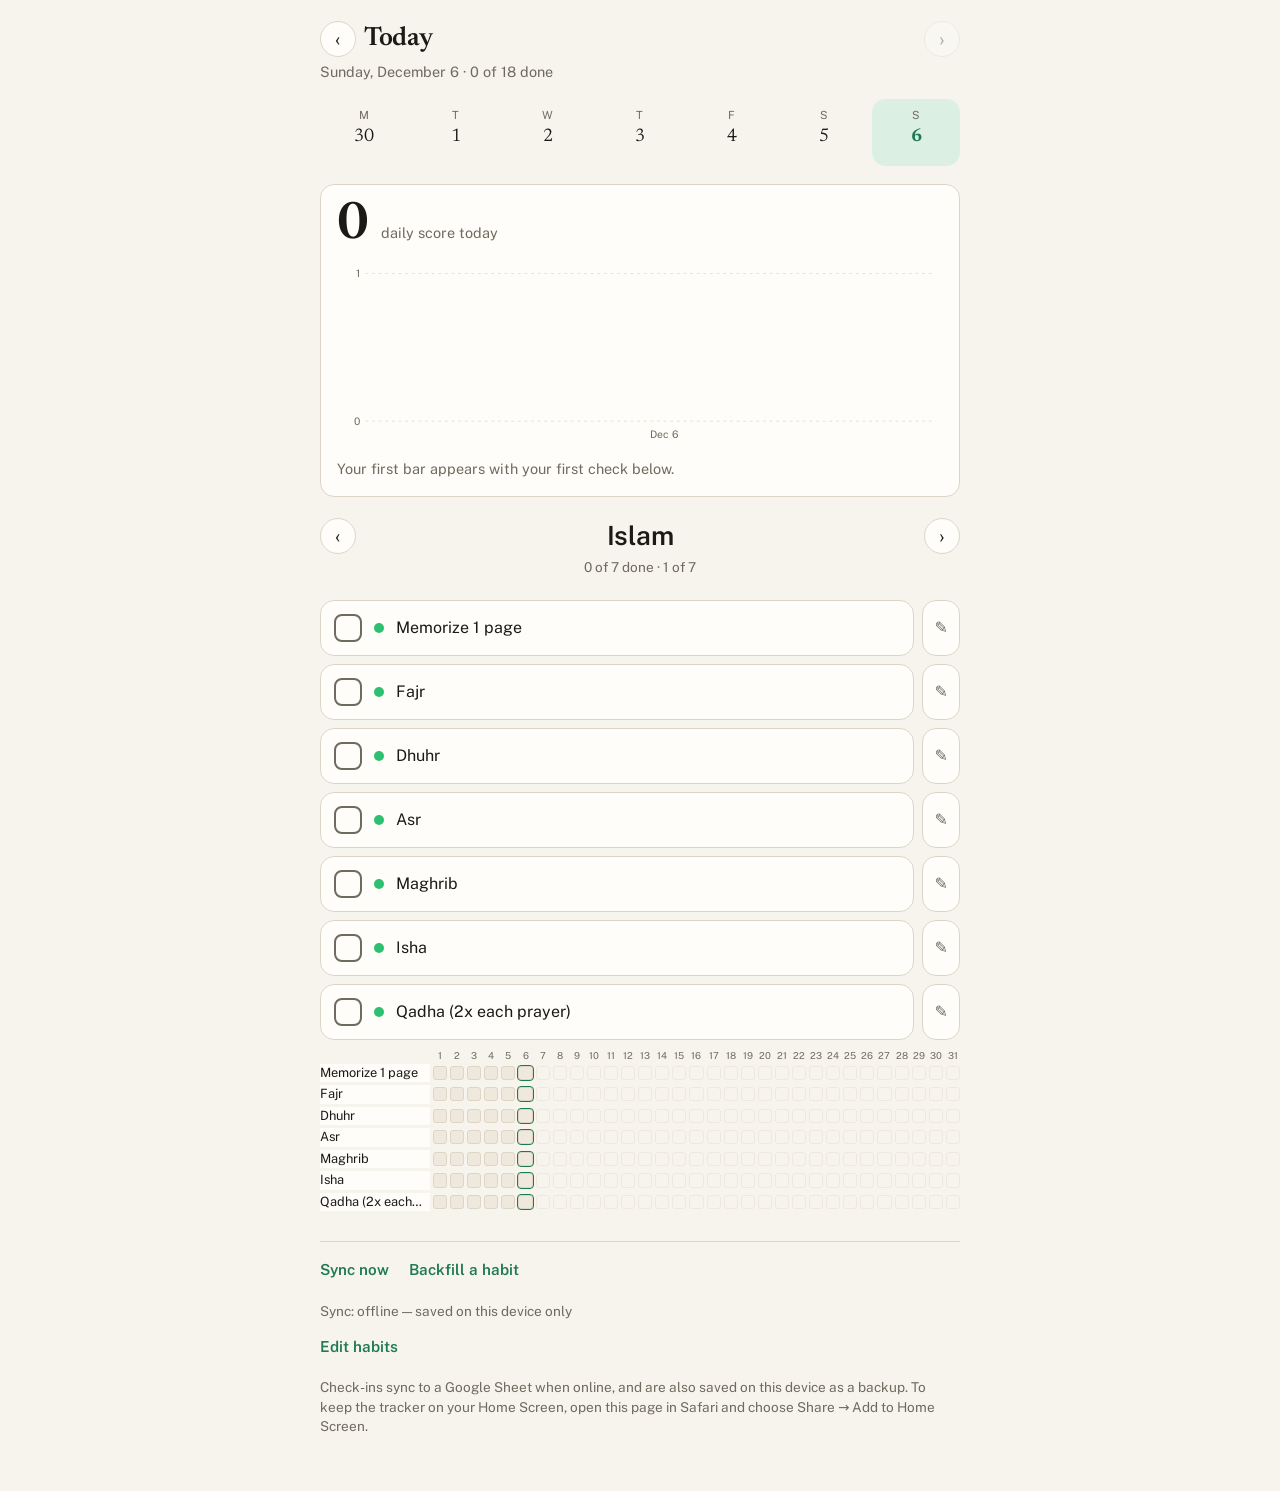
==== index.html @ dda058e0 "Muse Agent: Single-category viewer with left/right arrows" ====
<!doctype html>
<html lang="en">
  <head>
    <meta charset="utf-8" />
    <meta name="viewport" content="width=device-width, initial-scale=1, viewport-fit=cover" />
    <meta name="color-scheme" content="light dark" />
    <meta name="mobile-web-app-capable" content="yes" />
    <meta name="apple-mobile-web-app-capable" content="yes" />
    <meta name="apple-mobile-web-app-status-bar-style" content="default" />
    <meta name="apple-mobile-web-app-title" content="Habits" />
    <link rel="icon" href="data:," />
    <title>Daily Habit Tracker</title>
    <link rel="preconnect" href="https://fonts.googleapis.com" />
    <link rel="preconnect" href="https://fonts.gstatic.com" crossorigin />
    <link
      href="https://fonts.googleapis.com/css2?family=Newsreader:opsz,wght@6..72,500;6..72,600;6..72,700&family=Public+Sans:wght@400;500;600;700&display=swap"
      rel="stylesheet"
    />
    <style>
      :root {
        --bg: #f7f4ee;
        --surface: #fffdf9;
        --surface-2: #efe9dd;
        --text: #1c1a16;
        --dim: #6f6a5e;
        --border: #ddd5c6;
        --accent: #1e7a4f;
        --accent-soft: #dcefe3;
        --accent-ink: #ffffff;
        --amber: #b45309;
        --radius: 14px;
        color-scheme: light;
      }
      @media (prefers-color-scheme: dark) {
        :root {
          --bg: #14161a;
          --surface: #1e2126;
          --surface-2: #262a31;
          --text: #ece9e2;
          --dim: #9b978c;
          --border: #33373f;
          --accent: #4cc38a;
          --accent-soft: #1d3328;
          --accent-ink: #0d1512;
          --amber: #f0b35e;
          color-scheme: dark;
        }
      }
      * { box-sizing: border-box; }
      [hidden] { display: none !important; }
      html { -webkit-text-size-adjust: 100%; }
      body {
        margin: 0;
        background: var(--bg);
        color: var(--text);
        font-family: "Public Sans", system-ui, -apple-system, sans-serif;
        font-size: 16px;
        line-height: 1.45;
      }
      .font-display { font-family: "Newsreader", Georgia, serif; }
      main {
        max-width: 42rem;
        margin: 0 auto;
        padding: 1.25rem 1rem 2.5rem;
      }
      button { font: inherit; cursor: pointer; }
      button:focus-visible, input:focus-visible {
        outline: 2px solid var(--accent);
        outline-offset: 2px;
      }

      /* ---- Day header ---- */
      .day-head { display: flex; align-items: center; justify-content: space-between; gap: 0.5rem; }
      .day-head h1 { flex: 1; font-size: 1.65rem; font-weight: 600; margin: 0; letter-spacing: -0.01em; }
      .day-nav {
        flex: none; width: 2.25rem; height: 2.25rem; border-radius: 50%;
        background: var(--surface); border: 1px solid var(--border); color: var(--text);
        display: flex; align-items: center; justify-content: center; font-size: 1.25rem; line-height: 1;
      }
      .day-nav:disabled { opacity: 0.35; cursor: default; }

      /* ---- Category viewer: one category at a time ---- */
      .cat-viewer { display: flex; align-items: center; gap: 0.75rem; margin-top: 1.25rem; }
      .cat-viewer h2 { flex: 1; text-align: center; font-size: 1.65rem; font-weight: 600; margin: 0; letter-spacing: -0.01em; }
      .back-today {
        background: none; border: none; padding: 0.25rem 0;
        color: var(--accent); font-weight: 600; font-size: 0.9rem; white-space: nowrap;
      }
      .day-sub { color: var(--dim); font-size: 0.9rem; margin: 0.25rem 0 0; }

      /* ---- Week strip ---- */
      .week { display: grid; grid-template-columns: repeat(7, 1fr); gap: 0.25rem; margin-top: 1rem; }
      .week button {
        display: flex; flex-direction: column; align-items: center;
        padding: 0.5rem 0 0.45rem; border: none; border-radius: var(--radius);
        background: transparent; color: var(--text);
      }
      .week button:hover { background: var(--surface-2); }
      .week button.selected { background: var(--accent-soft); }
      .week .dow { font-size: 0.7rem; color: var(--dim); text-transform: uppercase; letter-spacing: 0.04em; }
      .week .dnum { font-family: "Newsreader", Georgia, serif; font-size: 1.15rem; line-height: 1.5; }
      .week button.selected .dnum { font-weight: 700; color: var(--accent); }
      .week .dot { width: 6px; height: 6px; border-radius: 50%; background: transparent; margin-top: 2px; }
      .week .dot.on { background: var(--accent); }

      /* ---- Graph card ---- */
      .graph-card {
        margin-top: 1.1rem; padding: 1rem 1rem 0.75rem;
        background: var(--surface); border: 1px solid var(--border);
        border-radius: var(--radius);
      }
      .graph-total { display: flex; align-items: baseline; gap: 0.75rem; }
      .graph-total .big { font-size: 3.2rem; font-weight: 600; line-height: 1; }
      .graph-total .cap { color: var(--dim); font-size: 0.9rem; }
      .graph-wrap { margin-top: 0.75rem; position: relative; }
      .graph-wrap svg { display: block; width: 100%; height: auto; }
      .graph-tip {
        position: absolute; z-index: 2; display: none; pointer-events: none;
        transform: translate(-50%, -130%); white-space: normal; max-width: 260px;
        line-height: 1.35; text-align: left;
        background: var(--text); color: var(--bg); font-size: 0.8rem; font-weight: 600;
        padding: 0.3rem 0.55rem; border-radius: 8px; box-shadow: 0 2px 10px rgba(0,0,0,0.25);
      }
      .graph-tip.show { display: block; }
      .graph-note { color: var(--dim); font-size: 0.9rem; margin: 0.35rem 0 0.25rem; }
      .graph-legend { display: flex; flex-wrap: wrap; gap: 0.4rem 0.9rem; margin-top: 0.6rem; font-size: 0.82rem; color: var(--dim); }
      .graph-legend .leg { display: flex; align-items: center; gap: 0.35rem; }
      .graph-legend .sw { width: 9px; height: 9px; border-radius: 3px; flex: none; }

      /* ---- Heatmap card ---- */
      .heatmap-card {
        margin-top: 1.1rem; padding: 1rem 1rem 0.75rem;
        background: var(--surface); border: 1px solid var(--border);
        border-radius: var(--radius); overflow: hidden;
      }
      .heatmap-card h2 { font-size: 0.85rem; font-weight: 700; margin: 0 0 0.6rem; }
      /* Scroll instead of squeeze: the grid is wide enough for readable,
         tappable cells, and the card scrolls sideways on a phone. */
      .heatmap-scroll { overflow-x: auto; -webkit-overflow-scrolling: touch; padding-bottom: 2px; }
      .heatmap { display: flex; flex-direction: column; gap: 3px; min-width: 580px; }
      .heat-row { display: flex; gap: 3px; align-items: center; }
      .heat-label {
        flex: 0 0 88px; font-size: 0.8rem; overflow: hidden; text-overflow: ellipsis; white-space: nowrap;
        position: sticky; left: 0; background: var(--surface); z-index: 1; padding-right: 6px;
      }
      .heat-cells { flex: 1; display: flex; gap: 3px; min-width: 0; }
      .heat-cell { flex: 1 1 0; min-width: 0; aspect-ratio: 1; border-radius: 3px; background: var(--surface-2); border: 1px solid var(--border); padding: 0; }
      .heat-cell.future { background: transparent; opacity: 0.35; }
      .heat-cell.today { outline: 1.5px solid var(--accent); outline-offset: 0; }
      .heat-daynum { flex: 1 1 0; min-width: 0; overflow: hidden; text-align: center; font-size: 0.6rem; color: var(--dim); line-height: 1; }
      .heatmap-note { color: var(--dim); font-size: 0.85rem; margin: 0.6rem 0 0.25rem; }
      /* Per-category heatmap under each group's habits (Pillars-style
         "trends": one row per habit, one cell per day, solid habit color
         when done). Wider labels than the top heatmap, since habit names
         are longer than category names. */
      .cat-heat { margin-top: 0.7rem; }
      .cat-heat .heat-label { flex-basis: 110px; }

      /* ---- Backfill panel ---- */
      .backfill-card {
        margin-top: 1.1rem; padding: 1rem 1rem 0.75rem;
        background: var(--surface); border: 1px solid var(--border);
        border-radius: var(--radius);
      }
      .backfill-head { display: flex; align-items: center; gap: 0.5rem; margin-bottom: 0.6rem; }
      .backfill-head h2 { flex: 1; font-size: 0.85rem; font-weight: 700; margin: 0; }
      .backfill-card select {
        width: 100%; min-height: 2.75rem; border: 1px solid var(--border); border-radius: var(--radius);
        background: var(--surface); color: var(--text); padding: 0 0.6rem; font: inherit; margin-bottom: 0.75rem;
      }
      .bf-month { display: flex; align-items: center; justify-content: space-between; gap: 0.5rem; margin-bottom: 0.5rem; }
      .bf-month span { font-weight: 600; font-size: 0.95rem; }
      .bf-grid { display: grid; grid-template-columns: repeat(7, 1fr); gap: 4px; }
      .bf-dow { text-align: center; font-size: 0.7rem; color: var(--dim); text-transform: uppercase; }
      .bf-cell {
        aspect-ratio: 1; border-radius: 8px; border: 1px solid var(--border);
        background: var(--surface-2); color: var(--text); font-size: 0.9rem;
        display: flex; align-items: center; justify-content: center;
      }
      .bf-cell.future { opacity: 0.35; }
      .bf-cell.today { outline: 1.5px solid var(--accent); outline-offset: 0; }
      .bf-cell.checked { border-color: transparent; color: #fff; font-weight: 700; }
      .bf-count { color: var(--dim); font-size: 0.85rem; margin: 0.6rem 0 0.25rem; }

      /* ---- Habit list ---- */
      .group { margin-top: 1.4rem; }
      .group h2 {
        font-size: 0.85rem; font-weight: 700; margin: 0 0 0.5rem;
        display: flex; align-items: center; gap: 0.5rem; color: var(--text);
      }
      .group h2 .swatch { width: 9px; height: 9px; border-radius: 3px; flex: none; }
      .group h2 .count { color: var(--dim); font-weight: 500; font-size: 0.8rem; }
      ul.habits { list-style: none; margin: 0; padding: 0; display: flex; flex-direction: column; gap: 0.5rem; }
      .habit-row { display: flex; align-items: stretch; gap: 0.5rem; }
      .habit-btn {
        flex: 1; display: flex; align-items: center; gap: 0.75rem;
        min-height: 3.5rem; padding: 0.6rem 0.8rem; text-align: left;
        background: var(--surface); border: 1px solid var(--border);
        border-radius: var(--radius); color: var(--text);
      }
      .habit-btn.checked { border-color: var(--accent); background: var(--accent-soft); }
      .box {
        flex: none; width: 28px; height: 28px; border-radius: 8px;
        border: 2px solid var(--dim); color: transparent;
        display: flex; align-items: center; justify-content: center;
        font-size: 1rem; font-weight: 700; line-height: 1;
      }
      .habit-btn.checked .box { border-color: var(--accent); background: var(--accent); color: var(--accent-ink); }
      .habit-name { flex: 1; font-size: 1rem; }
      .habit-btn.checked .habit-name { color: var(--dim); text-decoration: line-through; text-decoration-color: var(--accent); }
      .habit-meta { flex: none; font-size: 0.85rem; color: var(--dim); }
      .habit-meta.streak { color: var(--amber); font-weight: 600; }
      .del-btn {
        flex: none; border: 1px solid var(--border); background: var(--surface);
        border-radius: var(--radius); padding: 0 0.8rem; font-size: 1.15rem; color: var(--dim);
      }
      .values-btn {
        flex: none; border: 1px solid var(--border); background: var(--surface);
        border-radius: var(--radius); padding: 0 0.7rem; font-size: 0.85rem; font-weight: 600; color: var(--accent);
      }
      .values-panel { margin-top: 1.1rem; padding: 1rem; background: var(--surface); border: 1px solid var(--border); border-radius: var(--radius); }
      .values-panel h2 { font-size: 0.9rem; font-weight: 700; margin: 0 0 0.6rem; }
      .values-panel label { display: block; font-size: 0.88rem; color: var(--dim); margin-top: 0.5rem; }
      .values-panel input { width: 100%; min-height: 2.75rem; border: 1px solid var(--border); border-radius: var(--radius); background: var(--surface); color: var(--text); padding: 0 0.8rem; font: inherit; margin-top: 0.25rem; }
      .values-panel .row { display: flex; gap: 0.5rem; margin-top: 0.9rem; }
      .values-panel .row button { flex: 1; min-height: 2.75rem; border-radius: var(--radius); font-weight: 700; }
      .values-save { border: none; background: var(--accent); color: var(--accent-ink); }
      .values-close { border: 1px solid var(--border); background: var(--surface); color: var(--text); }
      .field-list-row { display: flex; align-items: center; gap: 0.5rem; margin: 0.35rem 0; font-size: 0.9rem; }
      .field-list-row span { flex: 1; }
      .field-list-row button { border: 1px solid var(--border); background: var(--surface); border-radius: 8px; padding: 0.25rem 0.6rem; color: var(--dim); }
      .edit-btn {
        flex: none; border: 1px solid var(--border); background: var(--surface);
        border-radius: var(--radius); padding: 0 0.7rem; font-size: 1rem; color: var(--dim);
      }
      /* Per-habit edit modal: one place for rename, color, category,
         fields, and delete — no more scattered edit-mode controls. */
      .modal-backdrop {
        position: fixed; inset: 0; z-index: 50; display: flex; align-items: flex-start;
        justify-content: center; padding: 4vh 1rem 1rem; overflow-y: auto;
        background: rgba(0, 0, 0, 0.55);
      }
      .modal-card {
        width: 100%; max-width: 430px; background: var(--surface); color: var(--text);
        border: 1px solid var(--border); border-radius: 16px; padding: 1.1rem;
        box-shadow: 0 8px 30px rgba(0,0,0,0.35);
      }
      .modal-card h2 { font-size: 1.05rem; margin: 0 0 0.8rem; }
      .modal-card label { display: block; font-size: 0.88rem; color: var(--dim); margin-top: 0.7rem; }
      .modal-card input[type="text"], .modal-card select {
        width: 100%; min-height: 2.75rem; border: 1px solid var(--border); border-radius: var(--radius);
        background: var(--bg); color: var(--text); padding: 0 0.8rem; font: inherit; margin-top: 0.25rem;
      }
      .modal-field-row { display: flex; gap: 0.4rem; margin-top: 0.4rem; align-items: center; }
      .modal-field-row input:first-child { flex: 1.4; }
      .modal-field-row input:nth-child(2) { flex: 0.7; }
      .modal-field-row button { flex: none; border: 1px solid var(--border); background: var(--bg); border-radius: 8px; padding: 0.5rem 0.7rem; color: var(--dim); }
      .modal-row { display: flex; gap: 0.5rem; margin-top: 1rem; }
      .modal-row button { flex: 1; min-height: 2.75rem; border-radius: var(--radius); font-weight: 700; }
      .modal-save { border: none; background: var(--accent); color: var(--accent-ink); }
      .modal-cancel { border: 1px solid var(--border); background: var(--surface); color: var(--text); }
      .modal-delete { border: 1px solid #ef4444; background: transparent; color: #ef4444; margin-top: 0.6rem; width: 100%; min-height: 2.75rem; border-radius: var(--radius); font-weight: 700; }
      .modal-delete.armed { background: #ef4444; color: #fff; }
      .move-select {
        flex: none; max-width: 7.5rem; min-height: 3.5rem; border: 1px solid var(--border);
        border-radius: var(--radius); background: var(--surface); color: var(--text);
        padding: 0 0.4rem; font: inherit; font-size: 0.85rem;
      }

      /* ---- Footer / edit ---- */
      footer { margin-top: 1.75rem; border-top: 1px solid var(--border); padding-top: 1rem; }
      .edit-toggle { background: none; border: none; padding: 0; color: var(--accent); font-weight: 600; font-size: 0.95rem; }
      form.add { display: flex; flex-direction: column; gap: 0.4rem; margin-top: 0.9rem; }
      form.add label { font-size: 0.88rem; color: var(--dim); margin-top: 0.35rem; }
      form.add input {
        min-height: 2.75rem; border: 1px solid var(--border); border-radius: var(--radius);
        background: var(--surface); color: var(--text); padding: 0 0.8rem; font: inherit;
      }
      form.add button[type="submit"] {
        min-height: 2.75rem; margin-top: 0.6rem; border: none; border-radius: var(--radius);
        background: var(--accent); color: var(--accent-ink); font-weight: 700; font-size: 1rem;
      }
      form.add button[type="submit"]:disabled { opacity: 0.4; cursor: default; }
      .color-pick { display: flex; flex-wrap: wrap; gap: 0.5rem; margin: 0.25rem 0 0.35rem; }
      .color-swatch { width: 2rem; height: 2rem; border-radius: 50%; border: 2px solid transparent; padding: 0; flex: none; }
      .color-swatch.selected { border-color: var(--text); transform: scale(1.12); }
      .habit-dot { width: 10px; height: 10px; border-radius: 50%; flex: none; }
      .cat-color-row { display: flex; align-items: center; gap: 0.75rem; margin: 0.35rem 0; }
      .cat-color-row span { flex: 1; font-size: 0.95rem; }
      .cat-color-row input[type="color"] { width: 2.5rem; height: 2.5rem; border: 1px solid var(--border); border-radius: 8px; padding: 2px; background: var(--surface); flex: none; }
      .cat-order-row { display: flex; align-items: center; gap: 0.75rem; margin: 0.35rem 0; padding: 0.35rem 0.5rem; border: 1px solid var(--border); border-radius: var(--radius); background: var(--surface); cursor: grab; touch-action: none; user-select: none; -webkit-user-select: none; }
      .cat-order-row span { flex: 1; font-size: 0.95rem; }
      .cat-order-row .handle { flex: none; color: var(--dim); font-size: 1.1rem; letter-spacing: 0.05em; }
      .cat-order-row.dragging { opacity: 0.7; cursor: grabbing; background: var(--surface-2); box-shadow: 0 4px 14px rgba(0,0,0,0.2); }
      .device-note { color: var(--dim); font-size: 0.85rem; margin-top: 1.25rem; }
      .empty { text-align: center; color: var(--dim); padding: 2rem 0; font-size: 0.95rem; }
    </style>
  </head>
  <body>
    <main>
      <header>
        <div class="day-head">
          <button type="button" class="day-nav" id="prevDay" aria-label="Previous day">‹</button>
          <h1 class="font-display" id="dayTitle">Today</h1>
          <button type="button" class="day-nav" id="nextDay" aria-label="Next day">›</button>
          <button type="button" class="back-today" id="backToday" hidden>Back to today</button>
        </div>
        <p class="day-sub" id="daySub"></p>
        <div class="week" id="weekStrip" role="group" aria-label="Pick a day"></div>
      </header>

      <section class="graph-card" aria-label="Daily score, by category">
        <div class="graph-total">
          <span class="big font-display" id="totalBig">0</span>
          <span class="cap" id="totalCap">daily score</span>
        </div>
        <div class="graph-wrap" id="graphWrap"><div class="graph-tip" id="graphTip"></div></div>
        <div class="graph-legend" id="graphLegend"></div>
        <p class="graph-note" id="prayerNote" hidden>All 5 prayers weren't done, so this day's score is 0.</p>
        <p class="graph-note" id="graphNote" hidden>Your first bar appears with your first check below.</p>
      </section>


      <section class="backfill-card" id="backfillPanel" hidden aria-label="Backfill a habit">
        <div class="backfill-head">
          <h2>Backfill a habit</h2>
          <button type="button" class="edit-toggle" id="backfillClose">Done</button>
        </div>
        <label for="backfillHabit" class="device-note" style="margin-top:0">Pick a habit, then tap days to check or uncheck it — no scrolling day by day.</label>
        <select id="backfillHabit" aria-label="Habit to backfill"></select>
        <div class="bf-month">
          <button type="button" class="day-nav" id="bfPrevMonth" aria-label="Previous month">‹</button>
          <span id="bfMonthTitle"></span>
          <button type="button" class="day-nav" id="bfNextMonth" aria-label="Next month">›</button>
        </div>
        <div class="bf-grid" id="bfGrid"></div>
        <p class="bf-count" id="bfCount"></p>
      </section>

      <div class="modal-backdrop" id="valuesModal" hidden>
        <div class="modal-card" role="dialog" aria-modal="true" aria-label="Habit values">
          <h2 id="valuesModalTitle">Values</h2>
          <div id="valuesModalInputs"></div>
          <div class="modal-row">
            <button type="button" class="modal-save" id="valuesModalSave">Save values</button>
            <button type="button" class="modal-cancel" id="valuesModalSkip">Skip</button>
          </div>
        </div>
      </div>

      <div class="modal-backdrop" id="editModal" hidden>
        <div class="modal-card" role="dialog" aria-modal="true" aria-label="Edit habit">
          <h2 id="modalTitle">Edit habit</h2>
          <label for="modalName">Name</label>
          <input id="modalName" type="text" autocomplete="off" />
          <label for="modalCategory">Category</label>
          <select id="modalCategory"></select>
          <label>Color (leave unset to follow the category)</label>
          <div class="color-pick" id="modalColorPick" role="group" aria-label="Habit color"></div>
          <button type="button" class="edit-toggle" id="modalColorFollow" style="margin-top:0.4rem">Follow category color</button>
          <label>Fields — edit the name or unit, delete one, or add a new one</label>
          <div id="modalFieldList"></div>
          <div class="modal-field-row">
            <input id="modalNewFieldName" type="text" placeholder="Field, e.g. Distance" autocomplete="off" />
            <input id="modalNewFieldUnit" type="text" placeholder="Unit, e.g. km" autocomplete="off" />
            <button type="button" id="modalAddField">Add</button>
          </div>
          <div class="modal-row">
            <button type="button" class="modal-save" id="modalSave">Save</button>
            <button type="button" class="modal-cancel" id="modalCancel">Cancel</button>
          </div>
          <button type="button" class="modal-delete" id="modalDelete">Delete habit</button>
        </div>
      </div>

      <div class="cat-viewer" role="group" aria-label="Category">
        <button type="button" class="day-nav" id="catPrev" aria-label="Previous category">‹</button>
        <h2 id="catName"></h2>
        <button type="button" class="day-nav" id="catNext" aria-label="Next category">›</button>
      </div>
      <p class="cat-count" id="catCount" style="text-align:center;color:var(--dim);font-size:0.85rem;margin:0.15rem 0 0"></p>

      <section id="habitList" aria-label="Habits"></section>

      <footer>
        <button type="button" class="edit-toggle" id="syncBtn">Sync now</button>
        <button type="button" class="edit-toggle" id="backfillToggle" aria-expanded="false" style="margin-left:1rem">Backfill a habit</button>
        <p class="device-note" id="syncNote">Sync: not yet checked.</p>
        <button type="button" class="edit-toggle" id="editToggle" aria-expanded="false">Edit habits</button>
        <form class="add" id="addForm" hidden>
          <label for="newName">New habit</label>
          <input id="newName" type="text" placeholder="e.g. Read 10 pages" autocomplete="off" />
          <label for="newCategory">Category (optional)</label>
          <input id="newCategory" type="text" placeholder="e.g. Health" list="categoryList" autocomplete="off" />
          <datalist id="categoryList"></datalist>
          <label>Color (optional — leave it to follow the category)</label>
          <div class="color-pick" id="colorPick" role="group" aria-label="Habit color"></div>
          <label>Category colors — tap a color to recolor that whole category</label>
          <div id="categoryColors"></div>
          <label>Category order — drag a category to reorder it; the habit list, bar chart and per-category heatmaps all follow this order</label>
          <div id="categoryOrderList"></div>
          <button type="submit" id="addBtn" disabled>Add habit</button>
        </form>
        <p class="device-note">Check-ins sync to a Google Sheet when online, and are also saved on this device as a backup. To keep the tracker on your Home Screen, open this page in Safari and choose Share &rarr; Add to Home Screen.</p>
      </footer>
    </main>

    <script>
      "use strict";

      // ---------- Habit list (from your goals grid) ----------
      var SEED_HABITS = [
        { name: "Memorize 1 page", category: "Islam" },
        { name: "Fajr", category: "Islam" },
        { name: "Dhuhr", category: "Islam" },
        { name: "Asr", category: "Islam" },
        { name: "Maghrib", category: "Islam" },
        { name: "Isha", category: "Islam" },
        { name: "Qadha (2x each prayer)", category: "Islam" },
        { name: "Document wins", category: "Professional" },
        { name: "1 LeetCode", category: "Professional" },
        { name: "1 system design", category: "Professional" },
        { name: "15 min learning", category: "Academic" },
        { name: "Ship something", category: "Entrepreneurship" },
        { name: "Give $1", category: "Finances" },
        { name: "Call family", category: "Relationships" },
        { name: "Sleep / wake early", category: "Health" },
        { name: "Caloric deficit", category: "Health" },
        { name: "Only water / coffee", category: "Health" },
        { name: "30 min workout", category: "Health" }
      ];

      var CATEGORY_COLORS = {
        "Islam": "#2fbf71",
        "Professional": "#8b5cf6",
        "Academic": "#3b82f6",
        "Entrepreneurship": "#06b6d4",
        "Finances": "#ef4444",
        "Relationships": "#ec4899",
        "Behaviors": "#f97316",
        "Health": "#eab308"
      };
      var PALETTE = ["#2fbf71", "#8b5cf6", "#3b82f6", "#06b6d4", "#ef4444", "#ec4899", "#f97316", "#eab308", "#14b8a6", "#84cc16"];
      // A habit's own color, falling back to its category color.
      function habitColor(h) {
        return (h && h.color) || CATEGORY_COLORS[h && h.category] || "#6f6a5e";
      }
      // Graph/heatmap show one color per category: if every habit in the
      // category picked the same custom color, use it; otherwise keep the
      // category default (mixed custom colors can't both show in one bar).
      function categoryColor(c) {
        var seen = [];
        state.habits.forEach(function (h) {
          if ((h.category || "Other") === c && h.color && seen.indexOf(h.color) === -1) seen.push(h.color);
        });
        if (seen.length === 1) return seen[0];
        return CATEGORY_COLORS[c] || "#6f6a5e";
      }

      // ---------- Storage (this device only) ----------
      var STORE_KEY = "daily-habit-tracker-v1";
      var uid = 0;
      function nextId() { uid += 1; return "h" + Date.now().toString(36) + uid; }

      function seedState() {
        return {
          habits: SEED_HABITS.map(function (h) {
            return { id: nextId(), name: h.name, category: h.category };
          }),
          checks: {}, // { "YYYY-MM-DD": { habitId: true } }
          habitFields: [], // [{ habit, field, unit, type }]
          values: {} // { "YYYY-MM-DD": { habitId: { fieldName: value } } }
        };
      }
      // Field definitions for one habit, in definition order.
      function fieldsForHabit(habitName) {
        return (state.habitFields || []).filter(function (f) { return f.habit === habitName; });
      }
      function valuesForDay(day, habitId) {
        return (state.values && state.values[day] && state.values[day][habitId]) || {};
      }
      function valuesSummary(day, habit) {
        var fields = fieldsForHabit(habit.name);
        var vals = valuesForDay(day, habit.id);
        var parts = [];
        fields.forEach(function (f) {
          if (vals[f.field] !== undefined && vals[f.field] !== "" && vals[f.field] !== null) {
            parts.push(vals[f.field] + (f.unit ? " " + f.unit : ""));
          }
        });
        return parts.join(" · ");
      }

      function loadState() {
        try {
          var raw = localStorage.getItem(STORE_KEY);
          if (!raw) return seedState();
          var parsed = JSON.parse(raw);
          if (!parsed || !Array.isArray(parsed.habits) || typeof parsed.checks !== "object" || parsed.checks === null) {
            return seedState();
          }
          return parsed;
        } catch (e) {
          return seedState();
        }
      }

      var storedCategoryOrder = null;
      var state = loadState();
      if (state.categoryOrder) storedCategoryOrder = state.categoryOrder;

      function saveState() {
        try {
          localStorage.setItem(STORE_KEY, JSON.stringify(state));
        } catch (e) { /* storage full or blocked: keep working in-memory */ }
      }
      saveState(); // persist the seed on first open

      // ---------- Google Sheet sync (source of truth when online) ----------
      var API_URL = "https://script.google.com/macros/s/AKfycbxH2QFD5hvz-bfzABi2Hsa1SMa05hW984OPcPyCLXUsv4mo_W4wDkgCBVwBhmLj7VZN3A/exec";
      function setSyncNote(text) {
        var el = document.getElementById("syncNote");
        if (el) el.textContent = "Sync: " + text;
      }
      function habitById(id) {
        for (var i = 0; i < state.habits.length; i++) if (state.habits[i].id === id) return state.habits[i];
        return null;
      }
      function habitByName(name) {
        for (var i = 0; i < state.habits.length; i++) if (state.habits[i].name === name) return state.habits[i];
        return null;
      }
      function apiPost(body) {
        // text/plain keeps this a simple request (no CORS preflight); the
        // response is not readable in no-cors mode, so this is fire-and-forget.
        try {
          fetch(API_URL, {
            method: "POST",
            mode: "no-cors",
            headers: { "Content-Type": "text/plain;charset=utf-8" },
            body: JSON.stringify(body)
          }).catch(function () {});
        } catch (e) {}
      }
      function syncFromSheet() {
        // Load via a <script> tag (JSONP) instead of fetch: Apps Script
        // fetch responses are CORS-flaky from a static site, and a failed
        // fetch here used to leave the page stuck on "offline".
        setSyncNote("syncing…");
        var cbName = "__sheetSyncCb_" + Date.now();
        var done = false;
        var timer = setTimeout(function () { if (!done) { done = true; cleanup(); setSyncNote("offline — saved on this device only"); } }, 20000);
        function cleanup() {
          clearTimeout(timer);
          var s = document.getElementById("sheetSyncScript");
          if (s) s.remove();
          try { delete window[cbName]; } catch (e) { window[cbName] = undefined; }
        }
        window[cbName] = function (data) {
          if (done) return;
          done = true;
          cleanup();
          try {
            if (!data || !data.ok || !Array.isArray(data.habits)) throw new Error("bad sync response");
            var newHabits = data.habits.map(function (h) {
              return { id: nextId(), name: h.name, category: h.category || null, color: h.color || null };
            });
            var newChecks = {};
            (data.checkins || []).forEach(function (c) {
              var h = null;
              newHabits.forEach(function (x) { if (x.name === c.habit) h = x; });
              if (!h) return;
              if (!newChecks[c.date]) newChecks[c.date] = {};
              newChecks[c.date][h.id] = true;
            });
            state.habits = newHabits;
            state.checks = newChecks;
            if (Array.isArray(data.habitFields)) {
              state.habitFields = data.habitFields.map(function (f) {
                return { habit: f.habit, field: f.field, unit: f.unit || "", type: f.type || "number" };
              });
            }
            var newValues = {};
            (data.checkinValues || []).forEach(function (v) {
              var h = null;
              newHabits.forEach(function (x) { if (x.name === v.habit) h = x; });
              if (!h) return;
              if (!newValues[v.date]) newValues[v.date] = {};
              if (!newValues[v.date][h.id]) newValues[v.date][h.id] = {};
              newValues[v.date][h.id][v.field] = v.value;
            });
            state.values = newValues;
            if (data.categoryOrder && Array.isArray(data.categoryOrder)) {
              storedCategoryOrder = data.categoryOrder;
              state.categoryOrder = data.categoryOrder;
            }
            saveState();
            setSyncNote("synced with Google Sheet");
            render();
          } catch (e) {
            setSyncNote("offline — saved on this device only");
          }
        };
        var script = document.createElement("script");
        script.id = "sheetSyncScript";
        script.onerror = function () { if (!done) { done = true; cleanup(); setSyncNote("offline — saved on this device only"); } };
        script.src = API_URL + "?callback=" + cbName + "&ts=" + Date.now();
        document.head.appendChild(script);
      }

      // ---------- Date helpers ----------
      function toDayStr(d) {
        var m = String(d.getMonth() + 1).padStart(2, "0");
        var dd = String(d.getDate()).padStart(2, "0");
        return d.getFullYear() + "-" + m + "-" + dd;
      }
      function parseDay(day) {
        var p = day.split("-").map(Number);
        return new Date(p[0], p[1] - 1, p[2]);
      }
      function addDays(day, n) {
        var dt = parseDay(day);
        dt.setDate(dt.getDate() + n);
        return toDayStr(dt);
      }
      function shortLabel(day) {
        return parseDay(day).toLocaleDateString(undefined, { month: "short", day: "numeric" });
      }
      function longLabel(day, today) {
        if (day === today) return "Today";
        if (day === addDays(today, -1)) return "Yesterday";
        return parseDay(day).toLocaleDateString(undefined, { weekday: "long", month: "long", day: "numeric" });
      }

      var today = toDayStr(new Date());
      var selectedDay = today;
      var editing = false;

      // ---------- Derived data ----------
      function dayCount(day) {
        var c = state.checks[day];
        return c ? Object.keys(c).length : 0;
      }
      function totalCheckins() {
        var n = 0;
        for (var day in state.checks) n += Object.keys(state.checks[day]).length;
        return n;
      }
      function habitTotal(id) {
        var n = 0;
        for (var day in state.checks) if (state.checks[day][id]) n += 1;
        return n;
      }
      function currentStreak(id) {
        var cursor = today;
        if (!(state.checks[cursor] && state.checks[cursor][id])) cursor = addDays(cursor, -1);
        var streak = 0;
        while (state.checks[cursor] && state.checks[cursor][id]) {
          streak += 1;
          cursor = addDays(cursor, -1);
        }
        return streak;
      }
      // One shared category order, used by the habit list, the bar chart
      // (stack and legend) and the heatmap rows. It starts from the saved
      // order (from the Sheet, edited in Edit habits), then appends any
      // new category in habit-list order, so new categories never vanish.
      function categoryOrder() {
        var order = [];
        if (storedCategoryOrder) {
          storedCategoryOrder.forEach(function (c) {
            if (order.indexOf(c) === -1 && state.habits.some(function (h) { return (h.category || "Other") === c; })) order.push(c);
          });
        }
        state.habits.forEach(function (h) {
          var c = h.category || "Other";
          if (order.indexOf(c) === -1) order.push(c);
        });
        if (order.indexOf("Other") === -1) order.push("Other");
        return order;
      }
      function habitCategory(id) {
        var h = habitById(id);
        return h ? (h.category || "Other") : "Other";
      }
      // Daily score: 1 point per habit checked that day, but only if all
      // 5 daily prayers (Fajr, Dhuhr, Asr, Maghrib, Isha) are done. If any
      // prayer is missing — or a prayer habit no longer exists — the
      // day's score is 0, no matter what else was checked.
      var PRAYER_NAMES = ["Fajr", "Dhuhr", "Asr", "Maghrib", "Isha"];
      function prayersDone(day) {
        return PRAYER_NAMES.every(function (name) {
          var h = habitByName(name);
          return h && state.checks[day] && state.checks[day][h.id];
        });
      }
      function dayScore(day) {
        return prayersDone(day) ? dayCount(day) : 0;
      }
      // Daily stacked series: one bar per day from the first check-in
      // to today. Each bar is that day's habits, stacked by category.
      // A day with all 5 prayers done scores its checked count; a day
      // without them scores 0 and its bar is shown gray instead.
      function buildSeries() {
        var days = Object.keys(state.checks).filter(function (d) {
          return Object.keys(state.checks[d]).length > 0;
        }).sort();
        var cats = categoryOrder();
        function emptyCounts() {
          var counts = {};
          cats.forEach(function (c) { counts[c] = 0; });
          return counts;
        }
        if (days.length === 0) {
          return [{ day: today, raw: 0, score: 0, prayers: false, counts: emptyCounts() }];
        }
        var byDay = {};
        days.forEach(function (d) {
          var counts = emptyCounts();
          Object.keys(state.checks[d]).forEach(function (id) {
            var c = habitCategory(id);
            if (counts[c] === undefined) counts[c] = 0;
            counts[c] += 1;
          });
          byDay[d] = counts;
        });
        var end = days[days.length - 1] > today ? days[days.length - 1] : today;
        var points = [];
        var cursor = days[0];
        while (cursor <= end) {
          var counts = byDay[cursor] || emptyCounts();
          var raw = 0;
          cats.forEach(function (c) { raw += counts[c] || 0; });
          points.push({ day: cursor, raw: raw, score: prayersDone(cursor) ? raw : 0, prayers: prayersDone(cursor), counts: counts });
          cursor = addDays(cursor, 1);
        }
        return points;
      }

      // ---------- Graph (hand-drawn SVG stacked bars) ----------
      function renderGraph() {
        var wrap = document.getElementById("graphWrap");
        var series = buildSeries();
        var cats = categoryOrder();
        var selected = null;
        series.forEach(function (p) { if (p.day === selectedDay) selected = p; });
        var score = selected ? selected.score : dayScore(selectedDay);
        var selectedRaw = selected ? selected.raw : dayCount(selectedDay);
        var selectedPrayers = selected ? selected.prayers : prayersDone(selectedDay);
        document.getElementById("totalBig").textContent = String(score);
        document.getElementById("totalCap").textContent = selectedDay === today ? "daily score today" : "daily score · " + shortLabel(selectedDay);
        document.getElementById("graphNote").hidden = totalCheckins() !== 0;
        document.getElementById("prayerNote").hidden = !(selectedRaw > 0 && !selectedPrayers);

        var W = 640, H = 190, padL = 30, padR = 8, padT = 10, padB = 24;
        var iw = W - padL - padR, ih = H - padT - padB;
        // Bars are drawn at their raw height (so a gray day still shows
        // the effort), but the score axis is the scored height.
        var maxY = 1;
        series.forEach(function (p) { if (p.raw > maxY) maxY = p.raw; });
        var n = series.length;
        var slot = iw / n;
        var bw = Math.max(4, Math.min(28, slot * 0.62));
        function x(i) { return padL + slot * i + (slot - bw) / 2; }
        function y(v) { return padT + ih - (v / maxY) * ih; }

        // Y ticks: 0, mid, max
        var yTicks = [0, Math.round(maxY / 2), maxY].filter(function (v, i, a) { return a.indexOf(v) === i; });
        var gridSvg = yTicks.map(function (v) {
          return '<line x1="' + padL + '" x2="' + (W - padR) + '" y1="' + y(v) + '" y2="' + y(v) + '" stroke="var(--border)" stroke-width="1" stroke-dasharray="3 4" opacity="0.7"/>' +
            '<text x="' + (padL - 6) + '" y="' + (y(v) + 4) + '" text-anchor="end" font-size="11" fill="var(--dim)">' + v + "</text>";
        }).join("");

        // X ticks: first, middle(s), last — at most 4 labels
        var idxSet = {};
        [0, Math.floor((n - 1) / 3), Math.floor((2 * (n - 1)) / 3), n - 1].forEach(function (i) { idxSet[i] = true; });
        var xSvg = Object.keys(idxSet).map(function (k) {
          var i = Number(k);
          var cx = x(i) + bw / 2;
          var anchor = i === 0 ? "start" : (i === n - 1 ? "end" : "middle");
          return '<text x="' + cx + '" y="' + (H - 6) + '" text-anchor="' + anchor + '" font-size="11" fill="var(--dim)">' + shortLabel(series[i].day) + "</text>";
        }).join("");

        // Stacked bars: bottom segment first, so the first category sits
        // on the axis and later categories stack on top of it. A day
        // without all 5 prayers is one gray bar instead of colored
        // segments, and its score is 0 even though the bar shows the
        // habits that were checked.
        var bars = series.map(function (p, pi) {
          if (p.raw === 0) return "";
          if (!p.prayers) {
            var yTop = y(p.raw);
            var h = y(0) - yTop;
            return '<rect data-day="' + p.day + '" data-cat="Prayers incomplete" data-count="' + p.raw + '" x="' + x(pi) + '" y="' + yTop.toFixed(1) + '" width="' + bw.toFixed(1) + '" height="' + Math.max(h, 1).toFixed(1) + '" rx="2" style="fill:var(--dim)" opacity="0.55"><title>' + shortLabel(p.day) + " · Score 0 — prayers incomplete (" + p.raw + " checked)</title></rect>";
          }
          var acc = 0;
          return cats.map(function (c) {
            var v = p.counts[c] || 0;
            if (v === 0) return "";
            var yTop2 = y(acc + v);
            var h2 = y(acc) - yTop2;
            acc += v;
            var color = categoryColor(c);
            var valueLines = state.habits.filter(function (h) {
              return (h.category || "Other") === c && state.checks[p.day] && state.checks[p.day][h.id] && valuesSummary(p.day, h);
            }).map(function (h) { return escapeHtml(h.name) + ": " + escapeHtml(valuesSummary(p.day, h)); }).join(" · ");
            return '<rect data-day="' + p.day + '" data-cat="' + c + '" data-count="' + v + '" x="' + x(pi) + '" y="' + yTop2.toFixed(1) + '" width="' + bw.toFixed(1) + '" height="' + Math.max(h2, 1).toFixed(1) + '" rx="2" fill="' + color + '"><title>' + shortLabel(p.day) + " · " + c + ": " + v + (valueLines ? " · " + valueLines : "") + "</title></rect>";
          }).join("");
        }).join("");

        wrap.innerHTML =
          '<svg viewBox="0 0 ' + W + " " + H + '" role="img" aria-label="Stacked bar chart of daily scores by category, selected day score ' + score + '">' +
          gridSvg + bars + xSvg +
          "</svg>" +
          '<div class="graph-tip" id="graphTip"></div>';
        // Custom tooltip: hover on desktop, tap on a phone (native SVG
        // <title> tooltips are slow and don't fire on touch at all).
        var tip = document.getElementById("graphTip");
        function showTip(rect, ev) {
          var r = wrap.getBoundingClientRect();
          var x = ev.clientX - r.left, y = ev.clientY - r.top;
          var day = rect.getAttribute("data-day");
          var cat = rect.getAttribute("data-cat");
          var lines = [shortLabel(day) + " · " + cat + " · " + rect.getAttribute("data-count")];
          // Field values for habits in this segment that have any that
          // day (for a gray "Prayers incomplete" bar, any checked habit
          // that day, since the bar is not one category).
          state.habits.forEach(function (h) {
            if (cat !== "Prayers incomplete" && (h.category || "Other") !== cat) return;
            if (!(state.checks[day] && state.checks[day][h.id])) return;
            var vs = valuesSummary(day, h);
            if (vs) lines.push(h.name + ": " + vs);
          });
          tip.innerHTML = lines.map(function (l) { return escapeHtml(l); }).join("<br>");
          tip.classList.add("show");
          var tw = tip.offsetWidth || 100;
          tip.style.left = Math.max(tw / 2 + 4, Math.min(r.width - tw / 2 - 4, x)) + "px";
          tip.style.top = Math.max(28, y) + "px";
        }
        function hideTip() { tip.classList.remove("show"); }
        wrap.querySelectorAll("rect[data-cat]").forEach(function (rect) {
          rect.addEventListener("mouseenter", function (ev) { showTip(rect, ev); });
          rect.addEventListener("mousemove", function (ev) { showTip(rect, ev); });
          rect.addEventListener("mouseleave", hideTip);
          rect.addEventListener("click", function (ev) { showTip(rect, ev); ev.stopPropagation(); });
        });
        if (!window.__graphTipDocListener) {
          window.__graphTipDocListener = true;
          document.addEventListener("click", function (ev) {
            var t = document.getElementById("graphTip");
            var w = document.getElementById("graphWrap");
            if (t && w && !w.contains(ev.target)) t.classList.remove("show");
          });
        }

        // Legend: the selected day's breakdown. A gray day shows only
        // the prayers-incomplete note instead of category colors.
        var legend = document.getElementById("graphLegend");
        if (selectedRaw > 0 && !selectedPrayers) {
          legend.innerHTML = '<span class="leg"><span class="sw" style="background:var(--dim)"></span>Prayers incomplete · score 0</span>';
        } else {
          var selCounts = selected ? selected.counts : {};
          legend.innerHTML = cats.filter(function (c) { return (selCounts[c] || 0) > 0; }).map(function (c) {
            var color = categoryColor(c);
            return '<span class="leg"><span class="sw" style="background:' + color + '"></span>' + c + " · " + (selCounts[c] || 0) + "</span>";
          }).join("");
        }
      }

      // Per-category heatmap: one row per habit in the group, one cell
      // per day in the current month, solid habit color when done.
      // Tapping a cell jumps to that day, same as the top heatmap.
      function escapeHtml(s) {
        return String(s).replace(/&/g, "&amp;").replace(/</g, "&lt;").replace(/>/g, "&gt;");
      }
      function renderCategoryHeatmap(group) {
        var d = parseDay(today);
        var year = d.getFullYear(), month = d.getMonth();
        var daysInMonth = new Date(year, month + 1, 0).getDate();
        function dayStr(dayNum) {
          var m = String(month + 1).padStart(2, "0");
          var dd = String(dayNum).padStart(2, "0");
          return year + "-" + m + "-" + dd;
        }
        var html = '<div class="heat-row"><span class="heat-label"></span><span class="heat-cells">';
        for (var dn = 1; dn <= daysInMonth; dn++) html += '<span class="heat-daynum">' + dn + "</span>";
        html += "</span></div>";
        group.items.forEach(function (habit) {
          var color = habitColor(habit);
          html += '<div class="heat-row"><span class="heat-label">' + escapeHtml(habit.name) + '</span><span class="heat-cells">';
          for (var day = 1; day <= daysInMonth; day++) {
            var ds = dayStr(day);
            if (ds > today) {
              html += '<span class="heat-cell future" title="' + ds + '"></span>';
              continue;
            }
            var done = !!(state.checks[ds] && state.checks[ds][habit.id]);
            var cls = "heat-cell" + (ds === today ? " today" : "");
            var style = done ? ' style="background:' + color + ';border-color:transparent"' : "";
            html += '<button type="button" class="' + cls + '" data-day="' + ds + '"' + style +
              ' aria-label="' + ds + " · " + escapeHtml(habit.name) + (done ? ": done" : "") + '"' +
              ' title="' + ds + " · " + escapeHtml(habit.name) + '"></button>';
          }
          html += "</span></div>";
        });
        var scroll = document.createElement("div");
        scroll.className = "heatmap-scroll cat-heat";
        var grid = document.createElement("div");
        grid.className = "heatmap";
        grid.innerHTML = html;
        grid.querySelectorAll(".heat-cell[data-day]").forEach(function (btn) {
          btn.addEventListener("click", function () {
            selectedDay = btn.getAttribute("data-day");
            render();
          });
        });
        scroll.appendChild(grid);
        return scroll;
      }

      // ---------- Backfill: one habit, many days, one screen ----------
      var backfillOpen = false;
      var backfillHabitId = null;
      var backfillYear = null, backfillMonth = null; // null = current month
      function backfillMonthParts() {
        if (backfillYear === null) {
          var d = parseDay(today);
          return { year: d.getFullYear(), month: d.getMonth() };
        }
        return { year: backfillYear, month: backfillMonth };
      }
      function toggleHabitForDay(id, day) {
        var habit = habitById(id);
        if (!habit) return;
        if (!state.checks[day]) state.checks[day] = {};
        if (state.checks[day][id]) {
          delete state.checks[day][id];
          if (Object.keys(state.checks[day]).length === 0) delete state.checks[day];
          apiPost({ action: "uncheck", date: day, habit: habit.name });
        } else {
          state.checks[day][id] = true;
          apiPost({ action: "check", date: day, habit: habit.name, category: habit.category || "" });
        }
        saveState();
        render();
      }
      function renderBackfillPanel() {
        var panel = document.getElementById("backfillPanel");
        panel.hidden = !backfillOpen;
        if (!backfillOpen) return;
        var sel = document.getElementById("backfillHabit");
        var prevId = backfillHabitId;
        sel.innerHTML = "";
        state.habits.forEach(function (h) {
          var opt = document.createElement("option");
          opt.value = h.id;
          opt.textContent = (h.category ? h.category + " · " : "") + h.name;
          sel.appendChild(opt);
        });
        var habit = habitById(prevId) || state.habits[0];
        if (!habit) { document.getElementById("bfGrid").innerHTML = ""; return; }
        backfillHabitId = habit.id;
        sel.value = habit.id;
        var parts = backfillMonthParts();
        var year = parts.year, month = parts.month;
        document.getElementById("bfMonthTitle").textContent =
          new Date(year, month, 1).toLocaleDateString(undefined, { month: "long", year: "numeric" });
        var cur = parseDay(today);
        var isCurrentMonth = year === cur.getFullYear() && month === cur.getMonth();
        document.getElementById("bfNextMonth").disabled = isCurrentMonth;
        var firstDow = new Date(year, month, 1).getDay();
        var daysInMonth = new Date(year, month + 1, 0).getDate();
        var color = habitColor(habit);
        var html = ["S", "M", "T", "W", "T", "F", "S"].map(function (d) {
          return '<span class="bf-dow">' + d + "</span>";
        }).join("");
        for (var i = 0; i < firstDow; i++) html += "<span></span>";
        var checkedCount = 0;
        for (var day = 1; day <= daysInMonth; day++) {
          var ds = year + "-" + String(month + 1).padStart(2, "0") + "-" + String(day).padStart(2, "0");
          var isFuture = ds > today;
          var checked = !!(state.checks[ds] && state.checks[ds][habit.id]);
          if (checked) checkedCount += 1;
          var cls = "bf-cell" + (checked ? " checked" : "") + (isFuture ? " future" : "") + (ds === today ? " today" : "");
          var style = checked ? ' style="background:' + color + ';border-color:transparent"' : "";
          html += '<button type="button" class="' + cls + '" data-day="' + ds + '"' + style +
            (isFuture ? " disabled" : "") + ' aria-label="' + ds + " " + habit.name + (checked ? ", checked" : "") + '">' + day + "</button>";
        }
        document.getElementById("bfGrid").innerHTML = html;
        document.getElementById("bfCount").textContent =
          habit.name + " checked " + checkedCount + " day" + (checkedCount === 1 ? "" : "s") + " in " +
          new Date(year, month, 1).toLocaleDateString(undefined, { month: "long" }) + ".";
        document.getElementById("bfGrid").querySelectorAll(".bf-cell[data-day]").forEach(function (btn) {
          btn.addEventListener("click", function () {
            toggleHabitForDay(backfillHabitId, btn.getAttribute("data-day"));
          });
        });
      }

      // ---------- Rendering ----------
      var weekStrip = document.getElementById("weekStrip");
      var habitList = document.getElementById("habitList");

      // ---------- Category viewer: one category at a time ----------
      // Arrows (on screen, and the keyboard's left/right keys) cycle
      // through the categories in the saved order, wrapping around.
      // Only the selected category's habits and heatmap are rendered,
      // so there is no long scroll through every category.
      var viewCategory = null;
      function viewerCategories() {
        return categoryOrder().filter(function (c) {
          return state.habits.some(function (h) { return (h.category || "Other") === c; });
        });
      }
      function currentViewCategory() {
        var cats = viewerCategories();
        if (cats.length === 0) return null;
        if (viewCategory === null || cats.indexOf(viewCategory) === -1) viewCategory = cats[0];
        return viewCategory;
      }
      function stepCategory(delta) {
        var cats = viewerCategories();
        if (cats.length === 0) return;
        var idx = cats.indexOf(currentViewCategory());
        viewCategory = cats[(idx + delta + cats.length) % cats.length];
        render();
      }

      function render() {
        today = toDayStr(new Date());
        if (selectedDay > today) selectedDay = today;

        // Header
        document.getElementById("dayTitle").textContent = longLabel(selectedDay, today);
        document.getElementById("backToday").hidden = selectedDay === today;
        document.getElementById("nextDay").disabled = selectedDay === today;
        var doneToday = state.habits.filter(function (h) {
          return state.checks[selectedDay] && state.checks[selectedDay][h.id];
        }).length;
        var sub = parseDay(selectedDay).toLocaleDateString(undefined, { weekday: "long", month: "long", day: "numeric" });
        if (state.habits.length > 0) sub += " · " + doneToday + " of " + state.habits.length + " done";
        document.getElementById("daySub").textContent = sub;

        // Week strip
        weekStrip.innerHTML = "";
        for (var i = 6; i >= 0; i--) {
          (function (day) {
            var btn = document.createElement("button");
            btn.type = "button";
            if (day === selectedDay) btn.className = "selected";
            btn.setAttribute("aria-pressed", day === selectedDay ? "true" : "false");
            btn.setAttribute("aria-label", longLabel(day, today) + ", " + dayCount(day) + " check-ins");
            var dow = document.createElement("span");
            dow.className = "dow";
            dow.textContent = parseDay(day).toLocaleDateString(undefined, { weekday: "narrow" });
            var dnum = document.createElement("span");
            dnum.className = "dnum";
            dnum.textContent = String(parseDay(day).getDate());
            var dot = document.createElement("span");
            dot.className = "dot" + (dayCount(day) > 0 ? " on" : "");
            btn.appendChild(dow); btn.appendChild(dnum); btn.appendChild(dot);
            btn.addEventListener("click", function () { selectedDay = day; render(); });
            weekStrip.appendChild(btn);
          })(addDays(today, -i));
        }

        renderGraph();
        renderBackfillPanel();
        renderCategoryColors();
        renderCategoryOrder();


        // Habit groups, preserving list order
        habitList.innerHTML = "";
        if (state.habits.length === 0) {
          var empty = document.createElement("p");
          empty.className = "empty";
          empty.textContent = "No habits yet. Add your first one below.";
          habitList.appendChild(empty);
        }
        var groups = [];
        state.habits.forEach(function (h) {
          var g = null;
          groups.forEach(function (x) { if (x.category === h.category) g = x; });
          if (!g) { g = { category: h.category, items: [] }; groups.push(g); }
          g.items.push(h);
        });
        // Habit sections follow the same category order as graph/heatmap.
        var co = categoryOrder();
        groups.sort(function (a, b) {
          return co.indexOf(a.category || "Other") - co.indexOf(b.category || "Other");
        });

        // Single-category viewer: only the selected category renders.
        // Its big name and done count live in the viewer header above,
        // so the per-group h2 is skipped.
        var viewCats = viewerCategories();
        var viewCat = currentViewCategory();
        var viewGroup = null;
        groups.forEach(function (g) { if ((g.category || "Other") === viewCat) viewGroup = g; });
        var viewDone = viewGroup ? viewGroup.items.filter(function (h) {
          return state.checks[selectedDay] && state.checks[selectedDay][h.id];
        }).length : 0;
        document.getElementById("catName").textContent = viewCat || "";
        document.getElementById("catCount").textContent = viewGroup
          ? viewDone + " of " + viewGroup.items.length + " done · " + (viewCats.indexOf(viewCat) + 1) + " of " + viewCats.length
          : "";
        document.getElementById("catPrev").disabled = viewCats.length <= 1;
        document.getElementById("catNext").disabled = viewCats.length <= 1;

        (viewGroup ? [viewGroup] : []).forEach(function (group) {
          var wrapDiv = document.createElement("div");
          wrapDiv.className = "group";
          var ul = document.createElement("ul");
          ul.className = "habits";
          group.items.forEach(function (habit) {
            var checked = !!(state.checks[selectedDay] && state.checks[selectedDay][habit.id]);
            var li = document.createElement("li");
            li.className = "habit-row";

            var btn = document.createElement("button");
            btn.type = "button";
            btn.className = "habit-btn" + (checked ? " checked" : "");
            btn.setAttribute("aria-pressed", checked ? "true" : "false");
            btn.setAttribute("aria-label", (checked ? "Mark " : "Mark ") + habit.name + (checked ? " not done" : " done"));

            var box = document.createElement("span");
            box.className = "box";
            box.setAttribute("aria-hidden", "true");
            box.textContent = "✓";
            btn.appendChild(box);

            var dot = document.createElement("span");
            dot.className = "habit-dot";
            dot.style.background = habitColor(habit);
            dot.setAttribute("aria-hidden", "true");
            btn.appendChild(dot);

            var name = document.createElement("span");
            name.className = "habit-name";
            name.textContent = habit.name;
            btn.appendChild(name);

            var vsum = valuesSummary(selectedDay, habit);
            if (vsum) {
              var vm = document.createElement("span");
              vm.className = "habit-meta";
              vm.textContent = vsum;
              btn.appendChild(vm);
            }

            var streak = currentStreak(habit.id);
            var total = habitTotal(habit.id);
            if (streak >= 2) {
              var m = document.createElement("span");
              m.className = "habit-meta streak";
              m.textContent = streak + " day streak";
              btn.appendChild(m);
            } else if (total > 0) {
              var m2 = document.createElement("span");
              m2.className = "habit-meta";
              m2.textContent = total + " total";
              btn.appendChild(m2);
            }

            btn.addEventListener("click", function () { toggleHabit(habit.id); });
            li.appendChild(btn);

            if (fieldsForHabit(habit.name).length > 0) {
              var vbtn = document.createElement("button");
              vbtn.type = "button";
              vbtn.className = "values-btn";
              vbtn.textContent = "Values";
              vbtn.setAttribute("aria-label", "Enter values for " + habit.name);
              vbtn.addEventListener("click", function () { openValuesModal(habit.id); });
              li.appendChild(vbtn);
            }

            // Pencil is always visible: all per-habit edits (rename,
            // color, category, fields, delete) live in this modal, not
            // scattered across edit mode and the footer.
            var editBtn = document.createElement("button");
            editBtn.type = "button";
            editBtn.className = "edit-btn";
            editBtn.textContent = "✎";
            editBtn.setAttribute("aria-label", "Edit habit " + habit.name);
            editBtn.addEventListener("click", function () { openEditModal(habit.id); });
            li.appendChild(editBtn);
            ul.appendChild(li);
          });
          wrapDiv.appendChild(ul);
          wrapDiv.appendChild(renderCategoryHeatmap(group));
          habitList.appendChild(wrapDiv);
        });

        // Category datalist
        var dl = document.getElementById("categoryList");
        dl.innerHTML = "";
        var cats = [];
        state.habits.forEach(function (h) { if (h.category && cats.indexOf(h.category) === -1) cats.push(h.category); });
        cats.forEach(function (c) {
          var opt = document.createElement("option");
          opt.value = c;
          dl.appendChild(opt);
        });
      }

      // ---------- Actions ----------
      function toggleHabit(id) {
        var habit = habitById(id);
        if (!state.checks[selectedDay]) state.checks[selectedDay] = {};
        var wasChecked = !!state.checks[selectedDay][id];
        if (wasChecked) {
          delete state.checks[selectedDay][id];
          if (Object.keys(state.checks[selectedDay]).length === 0) delete state.checks[selectedDay];
          if (habit) apiPost({ action: "uncheck", date: selectedDay, habit: habit.name });
        } else {
          state.checks[selectedDay][id] = true;
          if (habit) apiPost({ action: "check", date: selectedDay, habit: habit.name, category: habit.category || "" });
        }
        saveState();
        render();
        // Newly checked a habit with fields: pop its fields modal right
        // here for that day, instead of making the user find Values.
        // Unchecking never opens it; Skip just keeps the check.
        if (!wasChecked && habit && fieldsForHabit(habit.name).length > 0) {
          openValuesModal(id);
        }
      }

      // Recoloring a category sets every habit in it to that color, so
      // the list dots, graph and heatmap all follow at once.
      function setCategoryColor(category, color) {
        state.habits.forEach(function (h) {
          if ((h.category || "Other") === category) h.color = color;
        });
        apiPost({ action: "updateCategoryColor", category: category, color: color });
        saveState();
        render();
      }
      function renderCategoryColors() {
        var wrap = document.getElementById("categoryColors");
        wrap.innerHTML = "";
        if (!editing) return;
        categoryOrder().filter(function (c) {
          return state.habits.some(function (h) { return (h.category || "Other") === c; });
        }).forEach(function (c) {
          var row = document.createElement("div");
          row.className = "cat-color-row";
          var label = document.createElement("span");
          label.textContent = c;
          var input = document.createElement("input");
          input.type = "color";
          input.value = categoryColor(c);
          input.setAttribute("aria-label", "Color for " + c);
          input.addEventListener("change", function () { setCategoryColor(c, input.value); });
          row.appendChild(label);
          row.appendChild(input);
          wrap.appendChild(row);
        });
      }

      function applyCategoryOrder(order) {
        storedCategoryOrder = order;
        state.categoryOrder = order;
        apiPost({ action: "updateCategoryOrder", categoryOrder: order });
        saveState();
        render();
      }
      var catDragRow = null, catDragBeforeOrder = null;
      function renderCategoryOrder() {
        var wrap = document.getElementById("categoryOrderList");
        wrap.innerHTML = "";
        if (!editing) return;
        var cats = categoryOrder().filter(function (c) {
          return state.habits.some(function (h) { return (h.category || "Other") === c; });
        });
        cats.forEach(function (c) {
          var row = document.createElement("div");
          row.className = "cat-order-row";
          row.setAttribute("data-cat", c);
          var handle = document.createElement("span");
          handle.className = "handle";
          handle.textContent = "☰";
          handle.setAttribute("aria-hidden", "true");
          var label = document.createElement("span");
          label.textContent = c;
          row.appendChild(handle);
          row.appendChild(label);
          // Pointer drag (not HTML5 drag): HTML5 drag does not work on
          // touch, and this tracker is mostly used on a phone.
          // Move/end listeners live on the document, not the row: once
          // the pointer leaves the dragged row, its own move events stop
          // firing and the row under the pointer ignores them — that was
          // why the first version never moved at all.
          row.addEventListener("pointerdown", function (ev) {
            catDragRow = row;
            catDragBeforeOrder = Array.prototype.map.call(wrap.children, function (r) { return r.getAttribute("data-cat"); });
            row.classList.add("dragging");
            ev.preventDefault();
          });
          wrap.appendChild(row);
        });
        if (!window.__catDragDocListener) {
          window.__catDragDocListener = true;
          document.addEventListener("pointermove", function (ev) {
            if (!catDragRow) return;
            var list = document.getElementById("categoryOrderList");
            if (!list) return;
            var y = ev.clientY;
            var rows = Array.prototype.slice.call(list.children);
            var target = null;
            for (var i = 0; i < rows.length; i++) {
              if (rows[i] === catDragRow) continue;
              var r = rows[i].getBoundingClientRect();
              if (y < r.top + r.height / 2) { target = rows[i]; break; }
            }
            if (target) list.insertBefore(catDragRow, target);
            else list.appendChild(catDragRow);
          });
          function endCatDrag() {
            if (!catDragRow) return;
            var list = document.getElementById("categoryOrderList");
            var row = catDragRow;
            row.classList.remove("dragging");
            catDragRow = null;
            if (!list) return;
            var afterOrder = Array.prototype.map.call(list.children, function (r) { return r.getAttribute("data-cat"); });
            if (catDragBeforeOrder && afterOrder.join("|") !== catDragBeforeOrder.join("|")) applyCategoryOrder(afterOrder);
          }
          document.addEventListener("pointerup", endCatDrag);
          document.addEventListener("pointercancel", endCatDrag);
        }
      }

      function moveHabit(id, newCategory) {
        var habit = habitById(id);
        if (!habit || habit.category === newCategory) return;
        habit.category = newCategory;
        if (habit) apiPost({ action: "updateHabit", name: habit.name, category: newCategory });
        saveState();
        render();
      }

      // Rename, keeping history: the Sheet keys check-ins, fields and
      // values by habit name, so the script must rename the name in all
      // four tabs — renaming locally only would orphan the old rows.
      function renameHabit(id) {
        var habit = habitById(id);
        if (!habit) return;
        var newName = window.prompt("Rename habit:", habit.name);
        if (!newName) return;
        newName = newName.trim();
        if (!newName || newName === habit.name) return;
        var dup = state.habits.some(function (h) { return h.id !== id && h.name === newName; });
        if (dup) { window.alert("A habit named \"" + newName + "\" already exists — pick a different name."); return; }
        var oldName = habit.name;
        habit.name = newName;
        (state.habitFields || []).forEach(function (f) { if (f.habit === oldName) f.habit = newName; });
        apiPost({ action: "renameHabit", oldName: oldName, newName: newName });
        saveState();
        render();
      }

      function deleteHabit(id) {
        var habit = habitById(id);
        state.habits = state.habits.filter(function (h) { return h.id !== id; });
        for (var day in state.checks) {
          if (state.checks[day][id]) {
            delete state.checks[day][id];
            if (Object.keys(state.checks[day]).length === 0) delete state.checks[day];
          }
        }
        if (habit) {
          state.habitFields = (state.habitFields || []).filter(function (f) { return f.habit !== habit.name; });
          for (var day2 in (state.values || {})) if (state.values[day2][id]) delete state.values[day2][id];
        }
        if (habit) apiPost({ action: "removeHabit", name: habit.name });
        saveState();
        render();
      }

      // ---------- Per-habit edit modal ----------
      var modalHabitId = null, modalOrigName = null, modalOrigColor = null;
      var modalFieldsWorking = [], modalFieldsDeleted = [], modalPickedColor = null, modalDeleteArmed = false;
      function openEditModal(habitId) {
        var habit = habitById(habitId);
        if (!habit) return;
        modalHabitId = habitId;
        modalOrigName = habit.name;
        modalOrigColor = habit.color || null;
        modalPickedColor = habit.color || null;
        modalFieldsWorking = fieldsForHabit(habit.name).map(function (f) {
          return { orig: f.field, name: f.field, unit: f.unit || "" };
        });
        modalFieldsDeleted = [];
        modalDeleteArmed = false;
        var delBtn = document.getElementById("modalDelete");
        delBtn.textContent = "Delete habit";
        delBtn.classList.remove("armed");
        document.getElementById("modalTitle").textContent = "Edit habit";
        document.getElementById("modalName").value = habit.name;
        var sel = document.getElementById("modalCategory");
        sel.innerHTML = "";
        var cats = [];
        state.habits.forEach(function (h) { if (h.category && cats.indexOf(h.category) === -1) cats.push(h.category); });
        cats.forEach(function (c) {
          var opt = document.createElement("option");
          opt.value = c;
          opt.textContent = c;
          if (c === habit.category) opt.selected = true;
          sel.appendChild(opt);
        });
        renderModalColorPick();
        renderModalFields();
        document.getElementById("editModal").hidden = false;
      }
      function closeEditModal() {
        modalHabitId = null;
        document.getElementById("editModal").hidden = true;
      }
      function renderModalColorPick() {
        var wrap = document.getElementById("modalColorPick");
        wrap.innerHTML = "";
        PALETTE.forEach(function (c) {
          var b = document.createElement("button");
          b.type = "button";
          b.className = "color-swatch" + (c === modalPickedColor ? " selected" : "");
          b.style.background = c;
          b.setAttribute("aria-label", "Color " + c);
          b.addEventListener("click", function () { modalPickedColor = c; renderModalColorPick(); });
          wrap.appendChild(b);
        });
      }
      function renderModalFields() {
        var wrap = document.getElementById("modalFieldList");
        wrap.innerHTML = "";
        modalFieldsWorking.forEach(function (f, idx) {
          var row = document.createElement("div");
          row.className = "modal-field-row";
          var nameInput = document.createElement("input");
          nameInput.type = "text";
          nameInput.value = f.name;
          nameInput.setAttribute("aria-label", "Field name");
          nameInput.addEventListener("input", function () { f.name = nameInput.value.trim(); });
          var unitInput = document.createElement("input");
          unitInput.type = "text";
          unitInput.value = f.unit;
          unitInput.placeholder = "Unit";
          unitInput.setAttribute("aria-label", "Field unit");
          unitInput.addEventListener("input", function () { f.unit = unitInput.value.trim(); });
          var del = document.createElement("button");
          del.type = "button";
          del.textContent = "×";
          del.setAttribute("aria-label", "Delete field " + f.name);
          del.addEventListener("click", function () {
            if (f.orig) modalFieldsDeleted.push(f.orig);
            modalFieldsWorking.splice(idx, 1);
            renderModalFields();
          });
          row.appendChild(nameInput);
          row.appendChild(unitInput);
          row.appendChild(del);
          wrap.appendChild(row);
        });
      }
      function saveEditModal() {
        var habit = habitById(modalHabitId);
        if (!habit) { closeEditModal(); return; }
        var newName = document.getElementById("modalName").value.trim();
        var newCategory = document.getElementById("modalCategory").value;
        if (!newName) return;
        var dup = state.habits.some(function (h) { return h.id !== habit.id && h.name === newName; });
        if (dup) { window.alert("A habit named \"" + newName + "\" already exists — pick a different name."); return; }
        var oldName = modalOrigName;
        var colorChanged = (modalPickedColor || null) !== (modalOrigColor || null);
        // Rename first: the script renames the name in every tab, so
        // every action after this must use the new name.
        if (newName !== oldName) {
          habit.name = newName;
          (state.habitFields || []).forEach(function (f) { if (f.habit === oldName) f.habit = newName; });
          apiPost({ action: "renameHabit", oldName: oldName, newName: newName });
        }
        if (newCategory !== habit.category) {
          habit.category = newCategory;
          apiPost({ action: "updateHabit", name: newName, oldName: oldName, category: newCategory });
        }
        if (colorChanged) {
          habit.color = modalPickedColor || null;
          apiPost({ action: "updateHabitColor", name: newName, oldName: oldName, color: modalPickedColor || "" });
        }
        modalFieldsDeleted.forEach(function (orig) {
          state.habitFields = (state.habitFields || []).filter(function (f) { return !(f.habit === newName && f.field === orig); });
          apiPost({ action: "removeField", habit: newName, oldName: oldName, field: orig });
        });
        modalFieldsWorking.forEach(function (f) {
          if (!f.name) return;
          if (!f.orig) {
            var dupField = (state.habitFields || []).some(function (x) { return x.habit === newName && x.field === f.name; });
            if (!dupField) {
              state.habitFields.push({ habit: newName, field: f.name, unit: f.unit, type: "number" });
              apiPost({ action: "addField", habit: newName, oldName: oldName, field: f.name, unit: f.unit, type: "number" });
            }
          } else {
            var origEntry = null;
            (state.habitFields || []).forEach(function (x) { if (x.habit === newName && x.field === f.orig) origEntry = x; });
            if (origEntry && (f.name !== f.orig || (origEntry.unit || "") !== f.unit)) {
              origEntry.field = f.name;
              origEntry.unit = f.unit;
              apiPost({ action: "renameField", habit: newName, oldName: oldName, oldField: f.orig, newField: f.name, unit: f.unit });
            }
          }
        });
        closeEditModal();
        saveState();
        render();
      }

      // ---------- Habit metadata: fields + per-day values ----------
      // Values live in a modal, not a panel at the top of the page.
      // It opens when a habit with fields is checked, and the Values
      // button opens the same modal to edit values later.
      var valuesModalHabitId = null;
      function openValuesModal(habitId) {
        var habit = habitById(habitId);
        if (!habit) return;
        valuesModalHabitId = habitId;
        document.getElementById("valuesModalTitle").textContent =
          "Values for " + habit.name + " · " + shortLabel(selectedDay);
        var fields = fieldsForHabit(habit.name);
        var vals = valuesForDay(selectedDay, habit.id);
        var wrap = document.getElementById("valuesModalInputs");
        wrap.innerHTML = "";
        fields.forEach(function (f) {
          var label = document.createElement("label");
          label.textContent = f.field + (f.unit ? " (" + f.unit + ")" : "");
          var input = document.createElement("input");
          input.setAttribute("data-field", f.field);
          input.type = f.type === "text" ? "text" : "number";
          if (input.type === "number") input.step = "any";
          input.value = vals[f.field] !== undefined ? vals[f.field] : "";
          input.setAttribute("aria-label", f.field);
          wrap.appendChild(label);
          wrap.appendChild(input);
        });
        document.getElementById("valuesModal").hidden = false;
      }
      function closeValuesModal() {
        valuesModalHabitId = null;
        document.getElementById("valuesModal").hidden = true;
      }
      function saveValuesModal() {
        var habit = habitById(valuesModalHabitId);
        if (!habit) { closeValuesModal(); return; }
        var vals = {};
        document.getElementById("valuesModalInputs").querySelectorAll("input[data-field]").forEach(function (input) {
          if (input.value !== "") vals[input.getAttribute("data-field")] = input.value;
        });
        if (!state.values) state.values = {};
        if (!state.values[selectedDay]) state.values[selectedDay] = {};
        if (Object.keys(vals).length === 0) delete state.values[selectedDay][habit.id];
        else state.values[selectedDay][habit.id] = vals;
        apiPost({ action: "setValues", date: selectedDay, habit: habit.name, values: vals });
        // Values imply the habit was done that day.
        if (!(state.checks[selectedDay] && state.checks[selectedDay][habit.id])) {
          if (!state.checks[selectedDay]) state.checks[selectedDay] = {};
          state.checks[selectedDay][habit.id] = true;
          apiPost({ action: "check", date: selectedDay, habit: habit.name, category: habit.category || "" });
        }
        closeValuesModal();
        saveState();
        render();
      }
      document.getElementById("backToday").addEventListener("click", function () {
        selectedDay = toDayStr(new Date());
        render();
      });

      document.getElementById("prevDay").addEventListener("click", function () {
        selectedDay = addDays(selectedDay, -1);
        render();
      });
      document.getElementById("nextDay").addEventListener("click", function () {
        if (selectedDay < today) {
          selectedDay = addDays(selectedDay, 1);
          render();
        }
      });

      document.getElementById("catPrev").addEventListener("click", function () { stepCategory(-1); });
      document.getElementById("catNext").addEventListener("click", function () { stepCategory(1); });
      document.addEventListener("keydown", function (ev) {
        if (ev.key !== "ArrowLeft" && ev.key !== "ArrowRight") return;
        // Never hijack arrows while typing, or while a modal is open.
        var tag = (ev.target && ev.target.tagName) || "";
        if (tag === "INPUT" || tag === "SELECT" || tag === "TEXTAREA") return;
        if (!document.getElementById("editModal").hidden) return;
        if (!document.getElementById("valuesModal").hidden) return;
        stepCategory(ev.key === "ArrowLeft" ? -1 : 1);
      });

      var editToggle = document.getElementById("editToggle");
      var addForm = document.getElementById("addForm");
      editToggle.addEventListener("click", function () {
        editing = !editing;
        editToggle.textContent = editing ? "Done editing" : "Edit habits";
        editToggle.setAttribute("aria-expanded", editing ? "true" : "false");
        addForm.hidden = !editing;
        render();
      });
      document.getElementById("valuesModalSave").addEventListener("click", saveValuesModal);
      document.getElementById("valuesModalSkip").addEventListener("click", closeValuesModal);
      document.getElementById("valuesModal").addEventListener("click", function (ev) {
        if (ev.target === document.getElementById("valuesModal")) closeValuesModal();
      });
      document.getElementById("modalSave").addEventListener("click", saveEditModal);
      document.getElementById("modalCancel").addEventListener("click", closeEditModal);
      document.getElementById("editModal").addEventListener("click", function (ev) {
        if (ev.target === document.getElementById("editModal")) closeEditModal();
      });
      document.getElementById("modalColorFollow").addEventListener("click", function () {
        modalPickedColor = null;
        renderModalColorPick();
      });
      document.getElementById("modalAddField").addEventListener("click", function () {
        var fieldName = document.getElementById("modalNewFieldName").value.trim();
        var unit = document.getElementById("modalNewFieldUnit").value.trim();
        if (!fieldName) return;
        var dup = modalFieldsWorking.some(function (f) { return f.name.toLowerCase() === fieldName.toLowerCase(); });
        if (dup) return;
        modalFieldsWorking.push({ orig: null, name: fieldName, unit: unit });
        document.getElementById("modalNewFieldName").value = "";
        document.getElementById("modalNewFieldUnit").value = "";
        renderModalFields();
      });
      document.getElementById("modalDelete").addEventListener("click", function () {
        if (!modalDeleteArmed) {
          modalDeleteArmed = true;
          var b = document.getElementById("modalDelete");
          b.textContent = "Tap again to confirm delete";
          b.classList.add("armed");
          return;
        }
        var id = modalHabitId;
        closeEditModal();
        deleteHabit(id);
      });

      var newName = document.getElementById("newName");
      var newCategory = document.getElementById("newCategory");
      var addBtn = document.getElementById("addBtn");
      var colorPickEl = document.getElementById("colorPick");
      var pickedColor = null; // null = follow the category color
      function renderColorPick() {
        var cat = newCategory.value.trim();
        var def = (cat && state.habits.some(function (h) { return h.category === cat; })) ? categoryColor(cat) : PALETTE[0];
        var selected = pickedColor || def;
        colorPickEl.innerHTML = "";
        PALETTE.forEach(function (c) {
          var b = document.createElement("button");
          b.type = "button";
          b.className = "color-swatch" + (c === selected ? " selected" : "");
          b.style.background = c;
          b.setAttribute("aria-label", "Color " + c);
          b.setAttribute("aria-pressed", c === selected ? "true" : "false");
          b.addEventListener("click", function () { pickedColor = c; renderColorPick(); });
          colorPickEl.appendChild(b);
        });
      }
      renderColorPick();
      newCategory.addEventListener("input", function () { if (!pickedColor) renderColorPick(); });
      newName.addEventListener("input", function () { addBtn.disabled = !newName.value.trim(); });
      addForm.addEventListener("submit", function (e) {
        e.preventDefault();
        var name = newName.value.trim();
        if (!name) return;
        var category = newCategory.value.trim();
        var chosenColor = pickedColor;
        state.habits.push({ id: nextId(), name: name, category: category || null, color: chosenColor });
        newName.value = "";
        newCategory.value = "";
        pickedColor = null;
        renderColorPick();
        addBtn.disabled = true;
        apiPost({ action: "addHabit", name: name, category: category, color: chosenColor || "" });
        saveState();
        render();
      });

      document.getElementById("backfillToggle").addEventListener("click", function () {
        backfillOpen = !backfillOpen;
        document.getElementById("backfillToggle").textContent = backfillOpen ? "Close backfill" : "Backfill a habit";
        document.getElementById("backfillToggle").setAttribute("aria-expanded", backfillOpen ? "true" : "false");
        render();
        if (backfillOpen) document.getElementById("backfillPanel").scrollIntoView();
      });
      document.getElementById("backfillClose").addEventListener("click", function () {
        backfillOpen = false;
        document.getElementById("backfillToggle").textContent = "Backfill a habit";
        document.getElementById("backfillToggle").setAttribute("aria-expanded", "false");
        render();
      });
      document.getElementById("backfillHabit").addEventListener("change", function (e) {
        backfillHabitId = e.target.value;
        renderBackfillPanel();
      });
      document.getElementById("bfPrevMonth").addEventListener("click", function () {
        var parts = backfillMonthParts();
        var dt = new Date(parts.year, parts.month - 1, 1);
        backfillYear = dt.getFullYear(); backfillMonth = dt.getMonth();
        renderBackfillPanel();
      });
      document.getElementById("bfNextMonth").addEventListener("click", function () {
        var parts = backfillMonthParts();
        var dt = new Date(parts.year, parts.month + 1, 1);
        var cur = parseDay(today);
        if (dt.getFullYear() > cur.getFullYear() || (dt.getFullYear() === cur.getFullYear() && dt.getMonth() > cur.getMonth())) return;
        backfillYear = dt.getFullYear(); backfillMonth = dt.getMonth();
        renderBackfillPanel();
      });

      document.getElementById("syncBtn").addEventListener("click", function () { syncFromSheet(); });

      render();
      syncFromSheet();
    </script>
  </body>
</html>
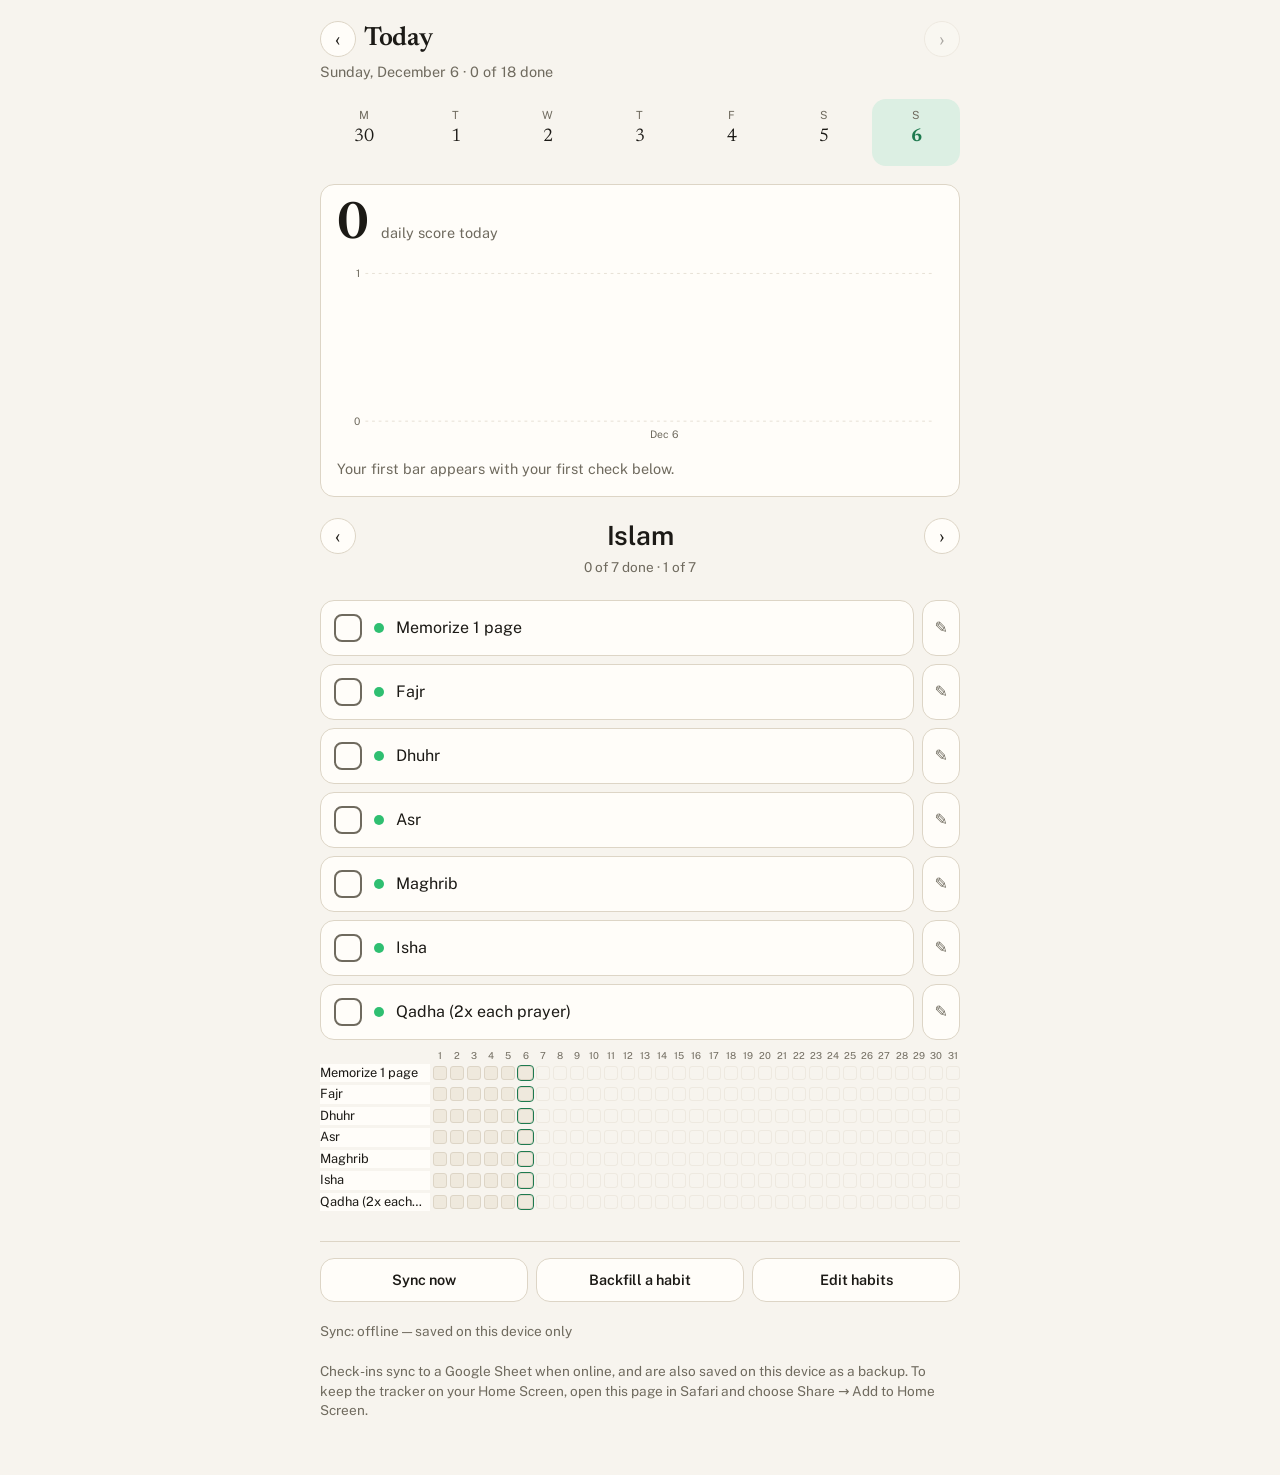
==== commit 8a314759: "Muse Agent: Footer actions as one row of 3 buttons" ====
--- a/index.html
+++ b/index.html
@@ -270,6 +270,13 @@
       /* ---- Footer / edit ---- */
       footer { margin-top: 1.75rem; border-top: 1px solid var(--border); padding-top: 1rem; }
       .edit-toggle { background: none; border: none; padding: 0; color: var(--accent); font-weight: 600; font-size: 0.95rem; }
+      /* Footer actions: Sync now, Backfill, Edit habits as one row. */
+      .footer-actions { display: flex; gap: 0.5rem; }
+      .footer-actions .footer-btn {
+        flex: 1; min-width: 0; min-height: 2.75rem; padding: 0 0.4rem;
+        background: var(--surface); border: 1px solid var(--border); border-radius: var(--radius);
+        color: var(--text); font: inherit; font-weight: 600; font-size: 0.9rem;
+      }
       form.add { display: flex; flex-direction: column; gap: 0.4rem; margin-top: 0.9rem; }
       form.add label { font-size: 0.88rem; color: var(--dim); margin-top: 0.35rem; }
       form.add input {
@@ -383,10 +390,12 @@
       <section id="habitList" aria-label="Habits"></section>
 
       <footer>
-        <button type="button" class="edit-toggle" id="syncBtn">Sync now</button>
-        <button type="button" class="edit-toggle" id="backfillToggle" aria-expanded="false" style="margin-left:1rem">Backfill a habit</button>
+        <div class="footer-actions">
+          <button type="button" class="footer-btn" id="syncBtn">Sync now</button>
+          <button type="button" class="footer-btn" id="backfillToggle" aria-expanded="false">Backfill a habit</button>
+          <button type="button" class="footer-btn" id="editToggle" aria-expanded="false">Edit habits</button>
+        </div>
         <p class="device-note" id="syncNote">Sync: not yet checked.</p>
-        <button type="button" class="edit-toggle" id="editToggle" aria-expanded="false">Edit habits</button>
         <form class="add" id="addForm" hidden>
           <label for="newName">New habit</label>
           <input id="newName" type="text" placeholder="e.g. Read 10 pages" autocomplete="off" />
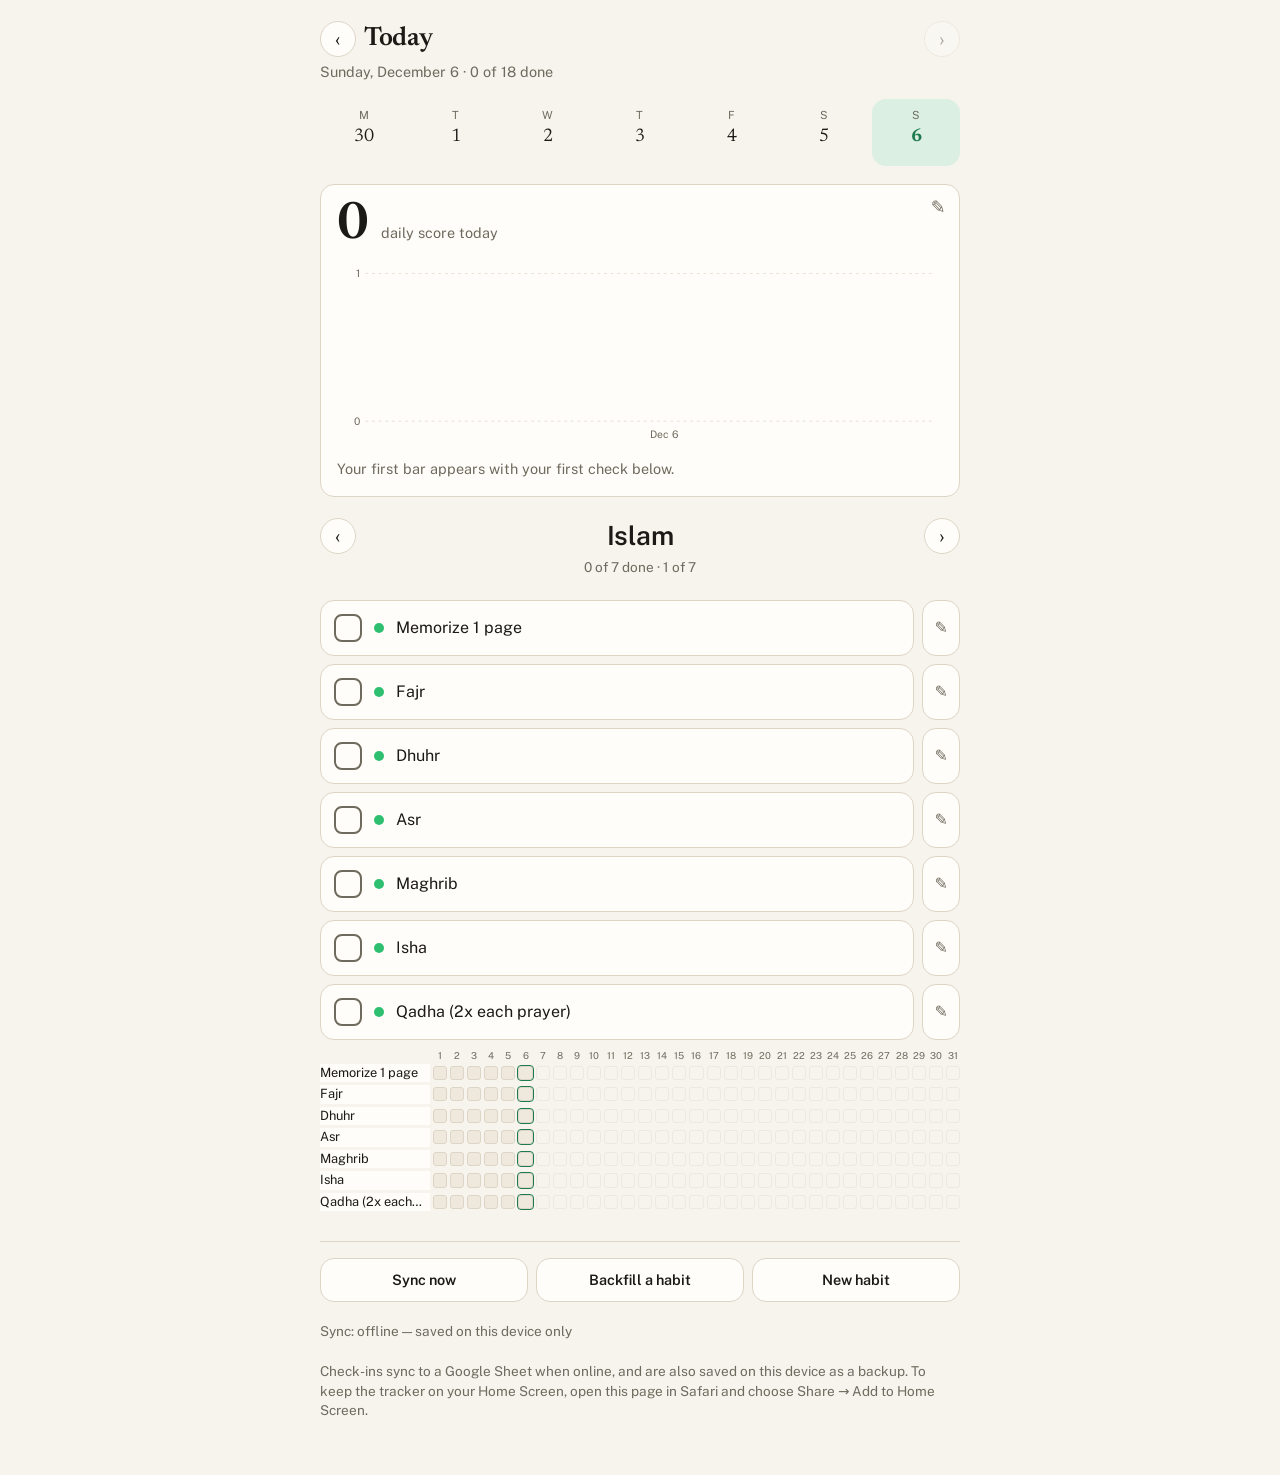
==== commit 6b5a37cb: "Muse Agent: New habit button, category editing behind bar-chart pencil" ====
--- a/index.html
+++ b/index.html
@@ -105,9 +105,15 @@
 
       /* ---- Graph card ---- */
       .graph-card {
+        position: relative;
         margin-top: 1.1rem; padding: 1rem 1rem 0.75rem;
         background: var(--surface); border: 1px solid var(--border);
         border-radius: var(--radius);
+      }
+      .graph-edit {
+        position: absolute; top: 0.6rem; right: 0.6rem;
+        background: none; border: none; padding: 0.25rem;
+        color: var(--dim); font-size: 1.1rem; line-height: 1;
       }
       .graph-total { display: flex; align-items: baseline; gap: 0.75rem; }
       .graph-total .big { font-size: 3.2rem; font-weight: 600; line-height: 1; }
@@ -317,6 +323,7 @@
       </header>
 
       <section class="graph-card" aria-label="Daily score, by category">
+        <button type="button" class="graph-edit" id="graphEdit" aria-label="Edit categories">✎</button>
         <div class="graph-total">
           <span class="big font-display" id="totalBig">0</span>
           <span class="cap" id="totalCap">daily score</span>
@@ -380,6 +387,19 @@
         </div>
       </div>
 
+      <div class="modal-backdrop" id="categoriesModal" hidden>
+        <div class="modal-card" role="dialog" aria-modal="true" aria-label="Edit categories">
+          <h2>Categories</h2>
+          <label>Category order — drag a category to reorder it; the habit list, bar chart and per-category heatmaps all follow this order</label>
+          <div id="categoryOrderList"></div>
+          <label>Category colors — tap a color to recolor that whole category</label>
+          <div id="categoryColors"></div>
+          <div class="modal-row">
+            <button type="button" class="modal-cancel" id="categoriesClose">Done</button>
+          </div>
+        </div>
+      </div>
+
       <div class="cat-viewer" role="group" aria-label="Category">
         <button type="button" class="day-nav" id="catPrev" aria-label="Previous category">‹</button>
         <h2 id="catName"></h2>
@@ -393,7 +413,7 @@
         <div class="footer-actions">
           <button type="button" class="footer-btn" id="syncBtn">Sync now</button>
           <button type="button" class="footer-btn" id="backfillToggle" aria-expanded="false">Backfill a habit</button>
-          <button type="button" class="footer-btn" id="editToggle" aria-expanded="false">Edit habits</button>
+          <button type="button" class="footer-btn" id="editToggle" aria-expanded="false">New habit</button>
         </div>
         <p class="device-note" id="syncNote">Sync: not yet checked.</p>
         <form class="add" id="addForm" hidden>
@@ -404,10 +424,6 @@
           <datalist id="categoryList"></datalist>
           <label>Color (optional — leave it to follow the category)</label>
           <div class="color-pick" id="colorPick" role="group" aria-label="Habit color"></div>
-          <label>Category colors — tap a color to recolor that whole category</label>
-          <div id="categoryColors"></div>
-          <label>Category order — drag a category to reorder it; the habit list, bar chart and per-category heatmaps all follow this order</label>
-          <div id="categoryOrderList"></div>
           <button type="submit" id="addBtn" disabled>Add habit</button>
         </form>
         <p class="device-note">Check-ins sync to a Google Sheet when online, and are also saved on this device as a backup. To keep the tracker on your Home Screen, open this page in Safari and choose Share &rarr; Add to Home Screen.</p>
@@ -792,15 +808,25 @@
 
         // Stacked bars: bottom segment first, so the first category sits
         // on the axis and later categories stack on top of it. A day
-        // without all 5 prayers is one gray bar instead of colored
-        // segments, and its score is 0 even though the bar shows the
-        // habits that were checked.
+        // without all 5 prayers still stacks by category, but every
+        // segment is gray and its score is 0 even though the bar shows
+        // the habits that were checked — so hovering one segment shows
+        // only that category's field values in the tooltip.
         var bars = series.map(function (p, pi) {
           if (p.raw === 0) return "";
           if (!p.prayers) {
-            var yTop = y(p.raw);
-            var h = y(0) - yTop;
-            return '<rect data-day="' + p.day + '" data-cat="Prayers incomplete" data-count="' + p.raw + '" x="' + x(pi) + '" y="' + yTop.toFixed(1) + '" width="' + bw.toFixed(1) + '" height="' + Math.max(h, 1).toFixed(1) + '" rx="2" style="fill:var(--dim)" opacity="0.55"><title>' + shortLabel(p.day) + " · Score 0 — prayers incomplete (" + p.raw + " checked)</title></rect>";
+            var accG = 0;
+            return cats.map(function (c) {
+              var v = p.counts[c] || 0;
+              if (v === 0) return "";
+              var yTopG = y(accG + v);
+              var hG = y(accG) - yTopG;
+              accG += v;
+              var valueLinesG = state.habits.filter(function (h) {
+                return (h.category || "Other") === c && state.checks[p.day] && state.checks[p.day][h.id] && valuesSummary(p.day, h);
+              }).map(function (h) { return escapeHtml(h.name) + ": " + escapeHtml(valuesSummary(p.day, h)); }).join(" · ");
+              return '<rect data-day="' + p.day + '" data-cat="' + c + '" data-count="' + v + '" x="' + x(pi) + '" y="' + yTopG.toFixed(1) + '" width="' + bw.toFixed(1) + '" height="' + Math.max(hG, 1).toFixed(1) + '" rx="2" style="fill:var(--dim)" opacity="0.55"><title>' + shortLabel(p.day) + " · " + c + ": " + v + " · Score 0 — prayers incomplete" + (valueLinesG ? " · " + valueLinesG : "") + "</title></rect>";
+            }).join("");
           }
           var acc = 0;
           return cats.map(function (c) {
@@ -830,10 +856,10 @@
           var x = ev.clientX - r.left, y = ev.clientY - r.top;
           var day = rect.getAttribute("data-day");
           var cat = rect.getAttribute("data-cat");
-          var lines = [shortLabel(day) + " · " + cat + " · " + rect.getAttribute("data-count")];
+          var lines = [shortLabel(day) + " · " + cat + " · " + rect.getAttribute("data-count") + (prayersDone(day) ? "" : " · Score 0")];
           // Field values for habits in this segment that have any that
-          // day (for a gray "Prayers incomplete" bar, any checked habit
-          // that day, since the bar is not one category).
+          // day. Gray (prayers-incomplete) segments are per-category
+          // too, so the filter below already splits them correctly.
           state.habits.forEach(function (h) {
             if (cat !== "Prayers incomplete" && (h.category || "Other") !== cat) return;
             if (!(state.checks[day] && state.checks[day][h.id])) return;
@@ -1247,10 +1273,13 @@
         saveState();
         render();
       }
+      // Category colors and order live behind the bar-chart pencil
+      // modal, not in the New habit form.
+      var categoriesOpen = false;
       function renderCategoryColors() {
         var wrap = document.getElementById("categoryColors");
         wrap.innerHTML = "";
-        if (!editing) return;
+        if (!categoriesOpen) return;
         categoryOrder().filter(function (c) {
           return state.habits.some(function (h) { return (h.category || "Other") === c; });
         }).forEach(function (c) {
@@ -1280,7 +1309,7 @@
       function renderCategoryOrder() {
         var wrap = document.getElementById("categoryOrderList");
         wrap.innerHTML = "";
-        if (!editing) return;
+        if (!categoriesOpen) return;
         var cats = categoryOrder().filter(function (c) {
           return state.habits.some(function (h) { return (h.category || "Other") === c; });
         });
@@ -1605,6 +1634,7 @@
         if (tag === "INPUT" || tag === "SELECT" || tag === "TEXTAREA") return;
         if (!document.getElementById("editModal").hidden) return;
         if (!document.getElementById("valuesModal").hidden) return;
+        if (!document.getElementById("categoriesModal").hidden) return;
         stepCategory(ev.key === "ArrowLeft" ? -1 : 1);
       });
 
@@ -1612,10 +1642,26 @@
       var addForm = document.getElementById("addForm");
       editToggle.addEventListener("click", function () {
         editing = !editing;
-        editToggle.textContent = editing ? "Done editing" : "Edit habits";
+        editToggle.textContent = editing ? "Done" : "New habit";
         editToggle.setAttribute("aria-expanded", editing ? "true" : "false");
         addForm.hidden = !editing;
         render();
+      });
+      // Bar-chart pencil: category order and colors live here.
+      function openCategoriesModal() {
+        categoriesOpen = true;
+        document.getElementById("categoriesModal").hidden = false;
+        render();
+      }
+      function closeCategoriesModal() {
+        categoriesOpen = false;
+        document.getElementById("categoriesModal").hidden = true;
+        render();
+      }
+      document.getElementById("graphEdit").addEventListener("click", openCategoriesModal);
+      document.getElementById("categoriesClose").addEventListener("click", closeCategoriesModal);
+      document.getElementById("categoriesModal").addEventListener("click", function (ev) {
+        if (ev.target === document.getElementById("categoriesModal")) closeCategoriesModal();
       });
       document.getElementById("valuesModalSave").addEventListener("click", saveValuesModal);
       document.getElementById("valuesModalSkip").addEventListener("click", closeValuesModal);
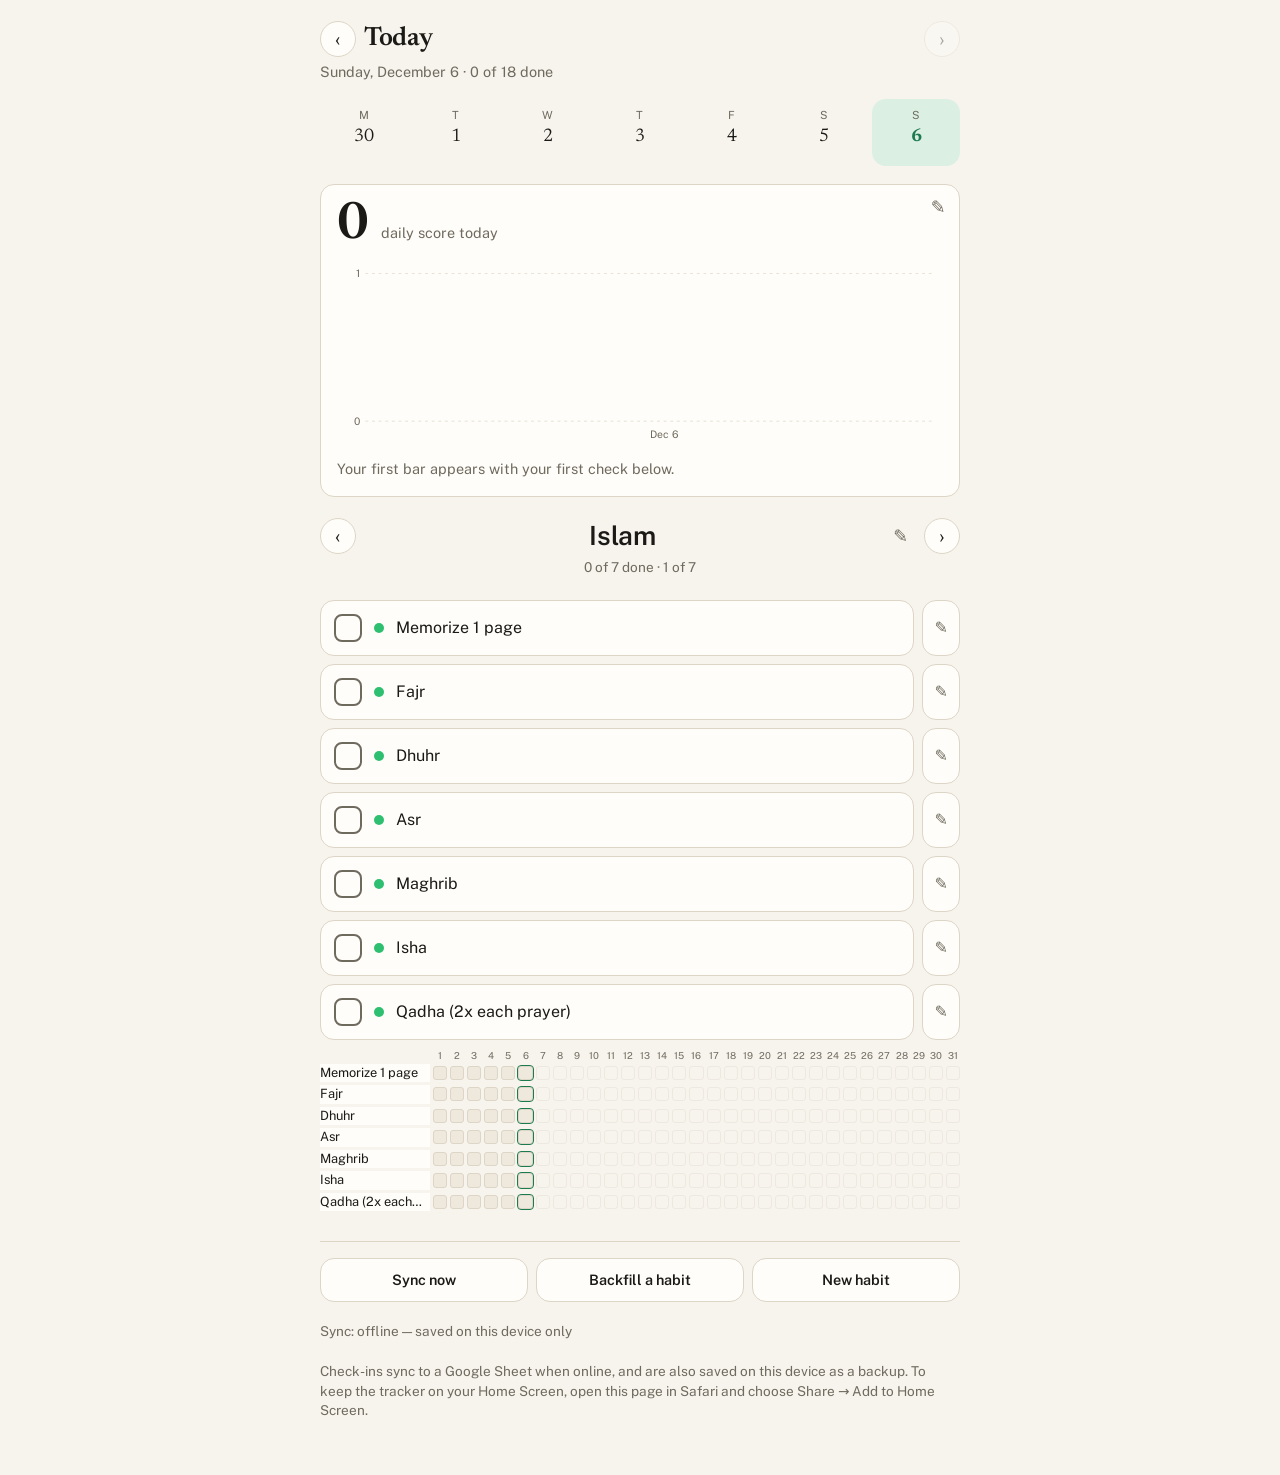
==== commit 33f20e73: "Muse Agent: Category edit pencil with goal" ====
--- a/index.html
+++ b/index.html
@@ -82,6 +82,8 @@
       /* ---- Category viewer: one category at a time ---- */
       .cat-viewer { display: flex; align-items: center; gap: 0.75rem; margin-top: 1.25rem; }
       .cat-viewer h2 { flex: 1; text-align: center; font-size: 1.65rem; font-weight: 600; margin: 0; letter-spacing: -0.01em; }
+      .cat-edit { flex: none; background: none; border: none; padding: 0.25rem; color: var(--dim); font-size: 1.1rem; line-height: 1; }
+      .cat-goal { text-align: center; color: var(--dim); font-size: 0.9rem; font-style: italic; margin: 0.15rem 0 0; }
       .back-today {
         background: none; border: none; padding: 0.25rem 0;
         color: var(--accent); font-weight: 600; font-size: 0.9rem; white-space: nowrap;
@@ -387,6 +389,20 @@
         </div>
       </div>
 
+      <div class="modal-backdrop" id="categoryModal" hidden>
+        <div class="modal-card" role="dialog" aria-modal="true" aria-label="Edit category">
+          <h2>Edit category</h2>
+          <label for="catModalName">Name</label>
+          <input id="catModalName" type="text" autocomplete="off" />
+          <label for="catModalGoal">Goal — what this category is working toward</label>
+          <input id="catModalGoal" type="text" placeholder="e.g. Reach 160 lbs" autocomplete="off" />
+          <div class="modal-row">
+            <button type="button" class="modal-save" id="catModalSave">Save</button>
+            <button type="button" class="modal-cancel" id="catModalCancel">Cancel</button>
+          </div>
+        </div>
+      </div>
+
       <div class="modal-backdrop" id="categoriesModal" hidden>
         <div class="modal-card" role="dialog" aria-modal="true" aria-label="Edit categories">
           <h2>Categories</h2>
@@ -403,9 +419,11 @@
       <div class="cat-viewer" role="group" aria-label="Category">
         <button type="button" class="day-nav" id="catPrev" aria-label="Previous category">‹</button>
         <h2 id="catName"></h2>
+        <button type="button" class="cat-edit" id="catEdit" aria-label="Edit category">✎</button>
         <button type="button" class="day-nav" id="catNext" aria-label="Next category">›</button>
       </div>
       <p class="cat-count" id="catCount" style="text-align:center;color:var(--dim);font-size:0.85rem;margin:0.15rem 0 0"></p>
+      <p class="cat-goal" id="catGoal" hidden></p>
 
       <section id="habitList" aria-label="Habits"></section>
 
@@ -619,6 +637,9 @@
               storedCategoryOrder = data.categoryOrder;
               state.categoryOrder = data.categoryOrder;
             }
+            if (data.categoryGoals && typeof data.categoryGoals === "object") {
+              state.categoryGoals = data.categoryGoals;
+            }
             saveState();
             setSyncNote("synced with Google Sheet");
             render();
@@ -1140,6 +1161,10 @@
         document.getElementById("catCount").textContent = viewGroup
           ? viewDone + " of " + viewGroup.items.length + " done · " + (viewCats.indexOf(viewCat) + 1) + " of " + viewCats.length
           : "";
+        var catGoalEl = document.getElementById("catGoal");
+        var catGoal = viewCat && state.categoryGoals ? state.categoryGoals[viewCat] : "";
+        catGoalEl.hidden = !catGoal;
+        catGoalEl.textContent = catGoal ? "Goal: " + catGoal : "";
         document.getElementById("catPrev").disabled = viewCats.length <= 1;
         document.getElementById("catNext").disabled = viewCats.length <= 1;
 
@@ -1627,6 +1652,53 @@
 
       document.getElementById("catPrev").addEventListener("click", function () { stepCategory(-1); });
       document.getElementById("catNext").addEventListener("click", function () { stepCategory(1); });
+      // Viewer pencil: rename the category and set its goal.
+      var catModalCategory = null;
+      function openCategoryModal() {
+        var cat = currentViewCategory();
+        if (!cat) return;
+        catModalCategory = cat;
+        document.getElementById("catModalName").value = cat;
+        document.getElementById("catModalGoal").value = (state.categoryGoals && state.categoryGoals[cat]) || "";
+        document.getElementById("categoryModal").hidden = false;
+      }
+      function closeCategoryModal() {
+        catModalCategory = null;
+        document.getElementById("categoryModal").hidden = true;
+      }
+      function saveCategoryModal() {
+        var oldName = catModalCategory;
+        if (!oldName) { closeCategoryModal(); return; }
+        var newName = document.getElementById("catModalName").value.trim();
+        var goal = document.getElementById("catModalGoal").value.trim();
+        if (!newName) { window.alert("A category needs a name."); return; }
+        if (newName !== oldName && viewerCategories().indexOf(newName) !== -1) {
+          window.alert("A category named \"" + newName + "\" already exists — pick a different name.");
+          return;
+        }
+        if (newName !== oldName) {
+          state.habits.forEach(function (h) { if ((h.category || "Other") === oldName) h.category = newName; });
+          if (storedCategoryOrder) storedCategoryOrder = storedCategoryOrder.map(function (c) { return c === oldName ? newName : c; });
+          if (state.categoryOrder) state.categoryOrder = state.categoryOrder.map(function (c) { return c === oldName ? newName : c; });
+          viewCategory = newName;
+          apiPost({ action: "renameCategory", oldName: oldName, newName: newName });
+        }
+        if (!state.categoryGoals) state.categoryGoals = {};
+        if (goal) state.categoryGoals[newName] = goal;
+        else delete state.categoryGoals[newName];
+        if (newName !== oldName) delete state.categoryGoals[oldName];
+        // Whole-object write, so it stays correct whichever post lands first.
+        apiPost({ action: "updateCategoryGoals", goals: state.categoryGoals });
+        closeCategoryModal();
+        saveState();
+        render();
+      }
+      document.getElementById("catEdit").addEventListener("click", openCategoryModal);
+      document.getElementById("catModalSave").addEventListener("click", saveCategoryModal);
+      document.getElementById("catModalCancel").addEventListener("click", closeCategoryModal);
+      document.getElementById("categoryModal").addEventListener("click", function (ev) {
+        if (ev.target === document.getElementById("categoryModal")) closeCategoryModal();
+      });
       document.addEventListener("keydown", function (ev) {
         if (ev.key !== "ArrowLeft" && ev.key !== "ArrowRight") return;
         // Never hijack arrows while typing, or while a modal is open.
@@ -1635,6 +1707,7 @@
         if (!document.getElementById("editModal").hidden) return;
         if (!document.getElementById("valuesModal").hidden) return;
         if (!document.getElementById("categoriesModal").hidden) return;
+        if (!document.getElementById("categoryModal").hidden) return;
         stepCategory(ev.key === "ArrowLeft" ? -1 : 1);
       });
 
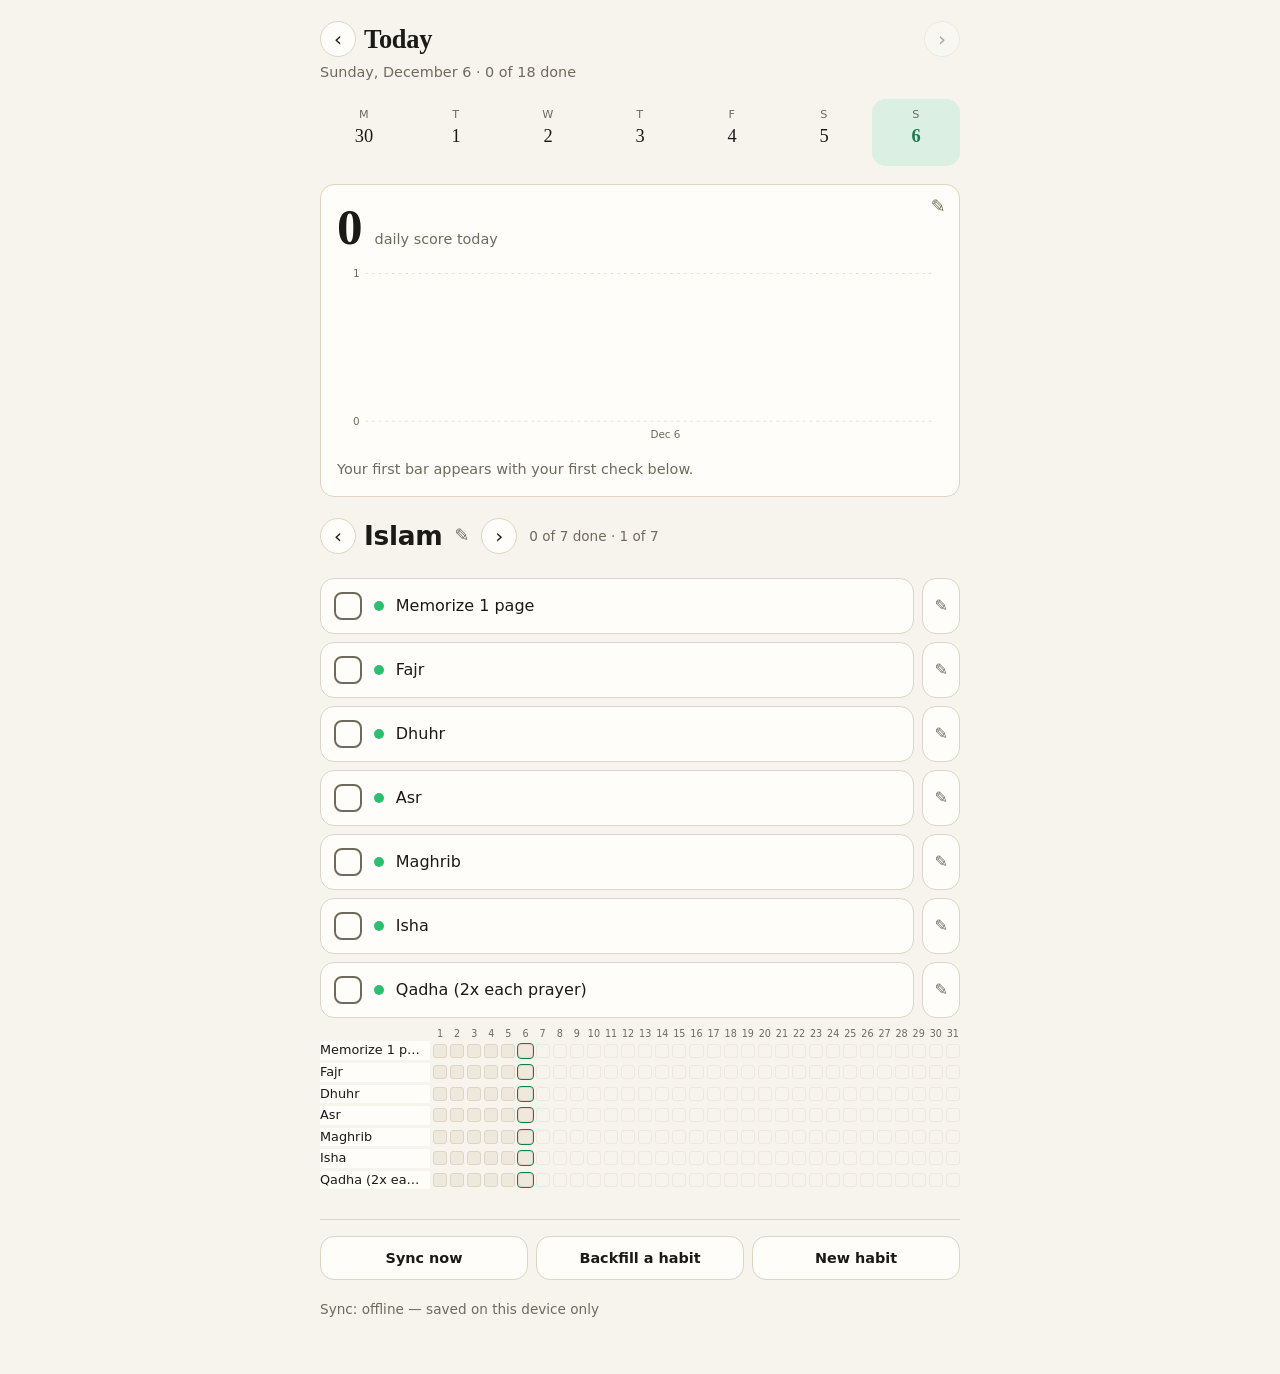
==== commit c27fa68a: "Muse Agent: Deploy Next.js version of Daily Habit Tracker" ====
--- a/index.html
+++ b/index.html
@@ -1,1856 +1 @@
-<!doctype html>
-<html lang="en">
-  <head>
-    <meta charset="utf-8" />
-    <meta name="viewport" content="width=device-width, initial-scale=1, viewport-fit=cover" />
-    <meta name="color-scheme" content="light dark" />
-    <meta name="mobile-web-app-capable" content="yes" />
-    <meta name="apple-mobile-web-app-capable" content="yes" />
-    <meta name="apple-mobile-web-app-status-bar-style" content="default" />
-    <meta name="apple-mobile-web-app-title" content="Habits" />
-    <link rel="icon" href="data:," />
-    <title>Daily Habit Tracker</title>
-    <link rel="preconnect" href="https://fonts.googleapis.com" />
-    <link rel="preconnect" href="https://fonts.gstatic.com" crossorigin />
-    <link
-      href="https://fonts.googleapis.com/css2?family=Newsreader:opsz,wght@6..72,500;6..72,600;6..72,700&family=Public+Sans:wght@400;500;600;700&display=swap"
-      rel="stylesheet"
-    />
-    <style>
-      :root {
-        --bg: #f7f4ee;
-        --surface: #fffdf9;
-        --surface-2: #efe9dd;
-        --text: #1c1a16;
-        --dim: #6f6a5e;
-        --border: #ddd5c6;
-        --accent: #1e7a4f;
-        --accent-soft: #dcefe3;
-        --accent-ink: #ffffff;
-        --amber: #b45309;
-        --radius: 14px;
-        color-scheme: light;
-      }
-      @media (prefers-color-scheme: dark) {
-        :root {
-          --bg: #14161a;
-          --surface: #1e2126;
-          --surface-2: #262a31;
-          --text: #ece9e2;
-          --dim: #9b978c;
-          --border: #33373f;
-          --accent: #4cc38a;
-          --accent-soft: #1d3328;
-          --accent-ink: #0d1512;
-          --amber: #f0b35e;
-          color-scheme: dark;
-        }
-      }
-      * { box-sizing: border-box; }
-      [hidden] { display: none !important; }
-      html { -webkit-text-size-adjust: 100%; }
-      body {
-        margin: 0;
-        background: var(--bg);
-        color: var(--text);
-        font-family: "Public Sans", system-ui, -apple-system, sans-serif;
-        font-size: 16px;
-        line-height: 1.45;
-      }
-      .font-display { font-family: "Newsreader", Georgia, serif; }
-      main {
-        max-width: 42rem;
-        margin: 0 auto;
-        padding: 1.25rem 1rem 2.5rem;
-      }
-      button { font: inherit; cursor: pointer; }
-      button:focus-visible, input:focus-visible {
-        outline: 2px solid var(--accent);
-        outline-offset: 2px;
-      }
-
-      /* ---- Day header ---- */
-      .day-head { display: flex; align-items: center; justify-content: space-between; gap: 0.5rem; }
-      .day-head h1 { flex: 1; font-size: 1.65rem; font-weight: 600; margin: 0; letter-spacing: -0.01em; }
-      .day-nav {
-        flex: none; width: 2.25rem; height: 2.25rem; border-radius: 50%;
-        background: var(--surface); border: 1px solid var(--border); color: var(--text);
-        display: flex; align-items: center; justify-content: center; font-size: 1.25rem; line-height: 1;
-      }
-      .day-nav:disabled { opacity: 0.35; cursor: default; }
-
-      /* ---- Category viewer: one category at a time ---- */
-      .cat-viewer { display: flex; align-items: center; gap: 0.75rem; margin-top: 1.25rem; }
-      .cat-viewer h2 { flex: 1; text-align: center; font-size: 1.65rem; font-weight: 600; margin: 0; letter-spacing: -0.01em; }
-      .cat-edit { flex: none; background: none; border: none; padding: 0.25rem; color: var(--dim); font-size: 1.1rem; line-height: 1; }
-      .cat-goal { text-align: center; color: var(--dim); font-size: 0.9rem; font-style: italic; margin: 0.15rem 0 0; }
-      .back-today {
-        background: none; border: none; padding: 0.25rem 0;
-        color: var(--accent); font-weight: 600; font-size: 0.9rem; white-space: nowrap;
-      }
-      .day-sub { color: var(--dim); font-size: 0.9rem; margin: 0.25rem 0 0; }
-
-      /* ---- Week strip ---- */
-      .week { display: grid; grid-template-columns: repeat(7, 1fr); gap: 0.25rem; margin-top: 1rem; }
-      .week button {
-        display: flex; flex-direction: column; align-items: center;
-        padding: 0.5rem 0 0.45rem; border: none; border-radius: var(--radius);
-        background: transparent; color: var(--text);
-      }
-      .week button:hover { background: var(--surface-2); }
-      .week button.selected { background: var(--accent-soft); }
-      .week .dow { font-size: 0.7rem; color: var(--dim); text-transform: uppercase; letter-spacing: 0.04em; }
-      .week .dnum { font-family: "Newsreader", Georgia, serif; font-size: 1.15rem; line-height: 1.5; }
-      .week button.selected .dnum { font-weight: 700; color: var(--accent); }
-      .week .dot { width: 6px; height: 6px; border-radius: 50%; background: transparent; margin-top: 2px; }
-      .week .dot.on { background: var(--accent); }
-
-      /* ---- Graph card ---- */
-      .graph-card {
-        position: relative;
-        margin-top: 1.1rem; padding: 1rem 1rem 0.75rem;
-        background: var(--surface); border: 1px solid var(--border);
-        border-radius: var(--radius);
-      }
-      .graph-edit {
-        position: absolute; top: 0.6rem; right: 0.6rem;
-        background: none; border: none; padding: 0.25rem;
-        color: var(--dim); font-size: 1.1rem; line-height: 1;
-      }
-      .graph-total { display: flex; align-items: baseline; gap: 0.75rem; }
-      .graph-total .big { font-size: 3.2rem; font-weight: 600; line-height: 1; }
-      .graph-total .cap { color: var(--dim); font-size: 0.9rem; }
-      .graph-wrap { margin-top: 0.75rem; position: relative; }
-      .graph-wrap svg { display: block; width: 100%; height: auto; }
-      .graph-tip {
-        position: absolute; z-index: 2; display: none; pointer-events: none;
-        transform: translate(-50%, -130%); white-space: normal; max-width: 260px;
-        line-height: 1.35; text-align: left;
-        background: var(--text); color: var(--bg); font-size: 0.8rem; font-weight: 600;
-        padding: 0.3rem 0.55rem; border-radius: 8px; box-shadow: 0 2px 10px rgba(0,0,0,0.25);
-      }
-      .graph-tip.show { display: block; }
-      .graph-note { color: var(--dim); font-size: 0.9rem; margin: 0.35rem 0 0.25rem; }
-      .graph-legend { display: flex; flex-wrap: wrap; gap: 0.4rem 0.9rem; margin-top: 0.6rem; font-size: 0.82rem; color: var(--dim); }
-      .graph-legend .leg { display: flex; align-items: center; gap: 0.35rem; }
-      .graph-legend .sw { width: 9px; height: 9px; border-radius: 3px; flex: none; }
-
-      /* ---- Heatmap card ---- */
-      .heatmap-card {
-        margin-top: 1.1rem; padding: 1rem 1rem 0.75rem;
-        background: var(--surface); border: 1px solid var(--border);
-        border-radius: var(--radius); overflow: hidden;
-      }
-      .heatmap-card h2 { font-size: 0.85rem; font-weight: 700; margin: 0 0 0.6rem; }
-      /* Scroll instead of squeeze: the grid is wide enough for readable,
-         tappable cells, and the card scrolls sideways on a phone. */
-      .heatmap-scroll { overflow-x: auto; -webkit-overflow-scrolling: touch; padding-bottom: 2px; }
-      .heatmap { display: flex; flex-direction: column; gap: 3px; min-width: 580px; }
-      .heat-row { display: flex; gap: 3px; align-items: center; }
-      .heat-label {
-        flex: 0 0 88px; font-size: 0.8rem; overflow: hidden; text-overflow: ellipsis; white-space: nowrap;
-        position: sticky; left: 0; background: var(--surface); z-index: 1; padding-right: 6px;
-      }
-      .heat-cells { flex: 1; display: flex; gap: 3px; min-width: 0; }
-      .heat-cell { flex: 1 1 0; min-width: 0; aspect-ratio: 1; border-radius: 3px; background: var(--surface-2); border: 1px solid var(--border); padding: 0; }
-      .heat-cell.future { background: transparent; opacity: 0.35; }
-      .heat-cell.today { outline: 1.5px solid var(--accent); outline-offset: 0; }
-      .heat-daynum { flex: 1 1 0; min-width: 0; overflow: hidden; text-align: center; font-size: 0.6rem; color: var(--dim); line-height: 1; }
-      .heatmap-note { color: var(--dim); font-size: 0.85rem; margin: 0.6rem 0 0.25rem; }
-      /* Per-category heatmap under each group's habits (Pillars-style
-         "trends": one row per habit, one cell per day, solid habit color
-         when done). Wider labels than the top heatmap, since habit names
-         are longer than category names. */
-      .cat-heat { margin-top: 0.7rem; }
-      .cat-heat .heat-label { flex-basis: 110px; }
-
-      /* ---- Backfill panel ---- */
-      .backfill-card {
-        margin-top: 1.1rem; padding: 1rem 1rem 0.75rem;
-        background: var(--surface); border: 1px solid var(--border);
-        border-radius: var(--radius);
-      }
-      .backfill-head { display: flex; align-items: center; gap: 0.5rem; margin-bottom: 0.6rem; }
-      .backfill-head h2 { flex: 1; font-size: 0.85rem; font-weight: 700; margin: 0; }
-      .backfill-card select {
-        width: 100%; min-height: 2.75rem; border: 1px solid var(--border); border-radius: var(--radius);
-        background: var(--surface); color: var(--text); padding: 0 0.6rem; font: inherit; margin-bottom: 0.75rem;
-      }
-      .bf-month { display: flex; align-items: center; justify-content: space-between; gap: 0.5rem; margin-bottom: 0.5rem; }
-      .bf-month span { font-weight: 600; font-size: 0.95rem; }
-      .bf-grid { display: grid; grid-template-columns: repeat(7, 1fr); gap: 4px; }
-      .bf-dow { text-align: center; font-size: 0.7rem; color: var(--dim); text-transform: uppercase; }
-      .bf-cell {
-        aspect-ratio: 1; border-radius: 8px; border: 1px solid var(--border);
-        background: var(--surface-2); color: var(--text); font-size: 0.9rem;
-        display: flex; align-items: center; justify-content: center;
-      }
-      .bf-cell.future { opacity: 0.35; }
-      .bf-cell.today { outline: 1.5px solid var(--accent); outline-offset: 0; }
-      .bf-cell.checked { border-color: transparent; color: #fff; font-weight: 700; }
-      .bf-count { color: var(--dim); font-size: 0.85rem; margin: 0.6rem 0 0.25rem; }
-
-      /* ---- Habit list ---- */
-      .group { margin-top: 1.4rem; }
-      .group h2 {
-        font-size: 0.85rem; font-weight: 700; margin: 0 0 0.5rem;
-        display: flex; align-items: center; gap: 0.5rem; color: var(--text);
-      }
-      .group h2 .swatch { width: 9px; height: 9px; border-radius: 3px; flex: none; }
-      .group h2 .count { color: var(--dim); font-weight: 500; font-size: 0.8rem; }
-      ul.habits { list-style: none; margin: 0; padding: 0; display: flex; flex-direction: column; gap: 0.5rem; }
-      .habit-row { display: flex; align-items: stretch; gap: 0.5rem; }
-      .habit-btn {
-        flex: 1; display: flex; align-items: center; gap: 0.75rem;
-        min-height: 3.5rem; padding: 0.6rem 0.8rem; text-align: left;
-        background: var(--surface); border: 1px solid var(--border);
-        border-radius: var(--radius); color: var(--text);
-      }
-      .habit-btn.checked { border-color: var(--accent); background: var(--accent-soft); }
-      .box {
-        flex: none; width: 28px; height: 28px; border-radius: 8px;
-        border: 2px solid var(--dim); color: transparent;
-        display: flex; align-items: center; justify-content: center;
-        font-size: 1rem; font-weight: 700; line-height: 1;
-      }
-      .habit-btn.checked .box { border-color: var(--accent); background: var(--accent); color: var(--accent-ink); }
-      .habit-name { flex: 1; font-size: 1rem; }
-      .habit-btn.checked .habit-name { color: var(--dim); text-decoration: line-through; text-decoration-color: var(--accent); }
-      .habit-meta { flex: none; font-size: 0.85rem; color: var(--dim); }
-      .habit-meta.streak { color: var(--amber); font-weight: 600; }
-      .del-btn {
-        flex: none; border: 1px solid var(--border); background: var(--surface);
-        border-radius: var(--radius); padding: 0 0.8rem; font-size: 1.15rem; color: var(--dim);
-      }
-      .values-btn {
-        flex: none; border: 1px solid var(--border); background: var(--surface);
-        border-radius: var(--radius); padding: 0 0.7rem; font-size: 0.85rem; font-weight: 600; color: var(--accent);
-      }
-      .values-panel { margin-top: 1.1rem; padding: 1rem; background: var(--surface); border: 1px solid var(--border); border-radius: var(--radius); }
-      .values-panel h2 { font-size: 0.9rem; font-weight: 700; margin: 0 0 0.6rem; }
-      .values-panel label { display: block; font-size: 0.88rem; color: var(--dim); margin-top: 0.5rem; }
-      .values-panel input { width: 100%; min-height: 2.75rem; border: 1px solid var(--border); border-radius: var(--radius); background: var(--surface); color: var(--text); padding: 0 0.8rem; font: inherit; margin-top: 0.25rem; }
-      .values-panel .row { display: flex; gap: 0.5rem; margin-top: 0.9rem; }
-      .values-panel .row button { flex: 1; min-height: 2.75rem; border-radius: var(--radius); font-weight: 700; }
-      .values-save { border: none; background: var(--accent); color: var(--accent-ink); }
-      .values-close { border: 1px solid var(--border); background: var(--surface); color: var(--text); }
-      .field-list-row { display: flex; align-items: center; gap: 0.5rem; margin: 0.35rem 0; font-size: 0.9rem; }
-      .field-list-row span { flex: 1; }
-      .field-list-row button { border: 1px solid var(--border); background: var(--surface); border-radius: 8px; padding: 0.25rem 0.6rem; color: var(--dim); }
-      .edit-btn {
-        flex: none; border: 1px solid var(--border); background: var(--surface);
-        border-radius: var(--radius); padding: 0 0.7rem; font-size: 1rem; color: var(--dim);
-      }
-      /* Per-habit edit modal: one place for rename, color, category,
-         fields, and delete — no more scattered edit-mode controls. */
-      .modal-backdrop {
-        position: fixed; inset: 0; z-index: 50; display: flex; align-items: flex-start;
-        justify-content: center; padding: 4vh 1rem 1rem; overflow-y: auto;
-        background: rgba(0, 0, 0, 0.55);
-      }
-      .modal-card {
-        width: 100%; max-width: 430px; background: var(--surface); color: var(--text);
-        border: 1px solid var(--border); border-radius: 16px; padding: 1.1rem;
-        box-shadow: 0 8px 30px rgba(0,0,0,0.35);
-      }
-      .modal-card h2 { font-size: 1.05rem; margin: 0 0 0.8rem; }
-      .modal-card label { display: block; font-size: 0.88rem; color: var(--dim); margin-top: 0.7rem; }
-      .modal-card input[type="text"], .modal-card select {
-        width: 100%; min-height: 2.75rem; border: 1px solid var(--border); border-radius: var(--radius);
-        background: var(--bg); color: var(--text); padding: 0 0.8rem; font: inherit; margin-top: 0.25rem;
-      }
-      .modal-field-row { display: flex; gap: 0.4rem; margin-top: 0.4rem; align-items: center; }
-      .modal-field-row input:first-child { flex: 1.4; }
-      .modal-field-row input:nth-child(2) { flex: 0.7; }
-      .modal-field-row button { flex: none; border: 1px solid var(--border); background: var(--bg); border-radius: 8px; padding: 0.5rem 0.7rem; color: var(--dim); }
-      .modal-row { display: flex; gap: 0.5rem; margin-top: 1rem; }
-      .modal-row button { flex: 1; min-height: 2.75rem; border-radius: var(--radius); font-weight: 700; }
-      .modal-save { border: none; background: var(--accent); color: var(--accent-ink); }
-      .modal-cancel { border: 1px solid var(--border); background: var(--surface); color: var(--text); }
-      .modal-delete { border: 1px solid #ef4444; background: transparent; color: #ef4444; margin-top: 0.6rem; width: 100%; min-height: 2.75rem; border-radius: var(--radius); font-weight: 700; }
-      .modal-delete.armed { background: #ef4444; color: #fff; }
-      .move-select {
-        flex: none; max-width: 7.5rem; min-height: 3.5rem; border: 1px solid var(--border);
-        border-radius: var(--radius); background: var(--surface); color: var(--text);
-        padding: 0 0.4rem; font: inherit; font-size: 0.85rem;
-      }
-
-      /* ---- Footer / edit ---- */
-      footer { margin-top: 1.75rem; border-top: 1px solid var(--border); padding-top: 1rem; }
-      .edit-toggle { background: none; border: none; padding: 0; color: var(--accent); font-weight: 600; font-size: 0.95rem; }
-      /* Footer actions: Sync now, Backfill, Edit habits as one row. */
-      .footer-actions { display: flex; gap: 0.5rem; }
-      .footer-actions .footer-btn {
-        flex: 1; min-width: 0; min-height: 2.75rem; padding: 0 0.4rem;
-        background: var(--surface); border: 1px solid var(--border); border-radius: var(--radius);
-        color: var(--text); font: inherit; font-weight: 600; font-size: 0.9rem;
-      }
-      form.add { display: flex; flex-direction: column; gap: 0.4rem; margin-top: 0.9rem; }
-      form.add label { font-size: 0.88rem; color: var(--dim); margin-top: 0.35rem; }
-      form.add input {
-        min-height: 2.75rem; border: 1px solid var(--border); border-radius: var(--radius);
-        background: var(--surface); color: var(--text); padding: 0 0.8rem; font: inherit;
-      }
-      form.add button[type="submit"] {
-        min-height: 2.75rem; margin-top: 0.6rem; border: none; border-radius: var(--radius);
-        background: var(--accent); color: var(--accent-ink); font-weight: 700; font-size: 1rem;
-      }
-      form.add button[type="submit"]:disabled { opacity: 0.4; cursor: default; }
-      .color-pick { display: flex; flex-wrap: wrap; gap: 0.5rem; margin: 0.25rem 0 0.35rem; }
-      .color-swatch { width: 2rem; height: 2rem; border-radius: 50%; border: 2px solid transparent; padding: 0; flex: none; }
-      .color-swatch.selected { border-color: var(--text); transform: scale(1.12); }
-      .habit-dot { width: 10px; height: 10px; border-radius: 50%; flex: none; }
-      .cat-color-row { display: flex; align-items: center; gap: 0.75rem; margin: 0.35rem 0; }
-      .cat-color-row span { flex: 1; font-size: 0.95rem; }
-      .cat-color-row input[type="color"] { width: 2.5rem; height: 2.5rem; border: 1px solid var(--border); border-radius: 8px; padding: 2px; background: var(--surface); flex: none; }
-      .cat-order-row { display: flex; align-items: center; gap: 0.75rem; margin: 0.35rem 0; padding: 0.35rem 0.5rem; border: 1px solid var(--border); border-radius: var(--radius); background: var(--surface); cursor: grab; touch-action: none; user-select: none; -webkit-user-select: none; }
-      .cat-order-row span { flex: 1; font-size: 0.95rem; }
-      .cat-order-row .handle { flex: none; color: var(--dim); font-size: 1.1rem; letter-spacing: 0.05em; }
-      .cat-order-row.dragging { opacity: 0.7; cursor: grabbing; background: var(--surface-2); box-shadow: 0 4px 14px rgba(0,0,0,0.2); }
-      .device-note { color: var(--dim); font-size: 0.85rem; margin-top: 1.25rem; }
-      .empty { text-align: center; color: var(--dim); padding: 2rem 0; font-size: 0.95rem; }
-    </style>
-  </head>
-  <body>
-    <main>
-      <header>
-        <div class="day-head">
-          <button type="button" class="day-nav" id="prevDay" aria-label="Previous day">‹</button>
-          <h1 class="font-display" id="dayTitle">Today</h1>
-          <button type="button" class="day-nav" id="nextDay" aria-label="Next day">›</button>
-          <button type="button" class="back-today" id="backToday" hidden>Back to today</button>
-        </div>
-        <p class="day-sub" id="daySub"></p>
-        <div class="week" id="weekStrip" role="group" aria-label="Pick a day"></div>
-      </header>
-
-      <section class="graph-card" aria-label="Daily score, by category">
-        <button type="button" class="graph-edit" id="graphEdit" aria-label="Edit categories">✎</button>
-        <div class="graph-total">
-          <span class="big font-display" id="totalBig">0</span>
-          <span class="cap" id="totalCap">daily score</span>
-        </div>
-        <div class="graph-wrap" id="graphWrap"><div class="graph-tip" id="graphTip"></div></div>
-        <div class="graph-legend" id="graphLegend"></div>
-        <p class="graph-note" id="prayerNote" hidden>All 5 prayers weren't done, so this day's score is 0.</p>
-        <p class="graph-note" id="graphNote" hidden>Your first bar appears with your first check below.</p>
-      </section>
-
-
-      <section class="backfill-card" id="backfillPanel" hidden aria-label="Backfill a habit">
-        <div class="backfill-head">
-          <h2>Backfill a habit</h2>
-          <button type="button" class="edit-toggle" id="backfillClose">Done</button>
-        </div>
-        <label for="backfillHabit" class="device-note" style="margin-top:0">Pick a habit, then tap days to check or uncheck it — no scrolling day by day.</label>
-        <select id="backfillHabit" aria-label="Habit to backfill"></select>
-        <div class="bf-month">
-          <button type="button" class="day-nav" id="bfPrevMonth" aria-label="Previous month">‹</button>
-          <span id="bfMonthTitle"></span>
-          <button type="button" class="day-nav" id="bfNextMonth" aria-label="Next month">›</button>
-        </div>
-        <div class="bf-grid" id="bfGrid"></div>
-        <p class="bf-count" id="bfCount"></p>
-      </section>
-
-      <div class="modal-backdrop" id="valuesModal" hidden>
-        <div class="modal-card" role="dialog" aria-modal="true" aria-label="Habit values">
-          <h2 id="valuesModalTitle">Values</h2>
-          <div id="valuesModalInputs"></div>
-          <div class="modal-row">
-            <button type="button" class="modal-save" id="valuesModalSave">Save values</button>
-            <button type="button" class="modal-cancel" id="valuesModalSkip">Skip</button>
-          </div>
-        </div>
-      </div>
-
-      <div class="modal-backdrop" id="editModal" hidden>
-        <div class="modal-card" role="dialog" aria-modal="true" aria-label="Edit habit">
-          <h2 id="modalTitle">Edit habit</h2>
-          <label for="modalName">Name</label>
-          <input id="modalName" type="text" autocomplete="off" />
-          <label for="modalCategory">Category</label>
-          <select id="modalCategory"></select>
-          <label>Color (leave unset to follow the category)</label>
-          <div class="color-pick" id="modalColorPick" role="group" aria-label="Habit color"></div>
-          <button type="button" class="edit-toggle" id="modalColorFollow" style="margin-top:0.4rem">Follow category color</button>
-          <label>Fields — edit the name or unit, delete one, or add a new one</label>
-          <div id="modalFieldList"></div>
-          <div class="modal-field-row">
-            <input id="modalNewFieldName" type="text" placeholder="Field, e.g. Distance" autocomplete="off" />
-            <input id="modalNewFieldUnit" type="text" placeholder="Unit, e.g. km" autocomplete="off" />
-            <button type="button" id="modalAddField">Add</button>
-          </div>
-          <div class="modal-row">
-            <button type="button" class="modal-save" id="modalSave">Save</button>
-            <button type="button" class="modal-cancel" id="modalCancel">Cancel</button>
-          </div>
-          <button type="button" class="modal-delete" id="modalDelete">Delete habit</button>
-        </div>
-      </div>
-
-      <div class="modal-backdrop" id="categoryModal" hidden>
-        <div class="modal-card" role="dialog" aria-modal="true" aria-label="Edit category">
-          <h2>Edit category</h2>
-          <label for="catModalName">Name</label>
-          <input id="catModalName" type="text" autocomplete="off" />
-          <label for="catModalGoal">Goal — what this category is working toward</label>
-          <input id="catModalGoal" type="text" placeholder="e.g. Reach 160 lbs" autocomplete="off" />
-          <div class="modal-row">
-            <button type="button" class="modal-save" id="catModalSave">Save</button>
-            <button type="button" class="modal-cancel" id="catModalCancel">Cancel</button>
-          </div>
-        </div>
-      </div>
-
-      <div class="modal-backdrop" id="categoriesModal" hidden>
-        <div class="modal-card" role="dialog" aria-modal="true" aria-label="Edit categories">
-          <h2>Categories</h2>
-          <label>Category order — drag a category to reorder it; the habit list, bar chart and per-category heatmaps all follow this order</label>
-          <div id="categoryOrderList"></div>
-          <label>Category colors — tap a color to recolor that whole category</label>
-          <div id="categoryColors"></div>
-          <div class="modal-row">
-            <button type="button" class="modal-cancel" id="categoriesClose">Done</button>
-          </div>
-        </div>
-      </div>
-
-      <div class="cat-viewer" role="group" aria-label="Category">
-        <button type="button" class="day-nav" id="catPrev" aria-label="Previous category">‹</button>
-        <h2 id="catName"></h2>
-        <button type="button" class="cat-edit" id="catEdit" aria-label="Edit category">✎</button>
-        <button type="button" class="day-nav" id="catNext" aria-label="Next category">›</button>
-      </div>
-      <p class="cat-count" id="catCount" style="text-align:center;color:var(--dim);font-size:0.85rem;margin:0.15rem 0 0"></p>
-      <p class="cat-goal" id="catGoal" hidden></p>
-
-      <section id="habitList" aria-label="Habits"></section>
-
-      <footer>
-        <div class="footer-actions">
-          <button type="button" class="footer-btn" id="syncBtn">Sync now</button>
-          <button type="button" class="footer-btn" id="backfillToggle" aria-expanded="false">Backfill a habit</button>
-          <button type="button" class="footer-btn" id="editToggle" aria-expanded="false">New habit</button>
-        </div>
-        <p class="device-note" id="syncNote">Sync: not yet checked.</p>
-        <form class="add" id="addForm" hidden>
-          <label for="newName">New habit</label>
-          <input id="newName" type="text" placeholder="e.g. Read 10 pages" autocomplete="off" />
-          <label for="newCategory">Category (optional)</label>
-          <input id="newCategory" type="text" placeholder="e.g. Health" list="categoryList" autocomplete="off" />
-          <datalist id="categoryList"></datalist>
-          <label>Color (optional — leave it to follow the category)</label>
-          <div class="color-pick" id="colorPick" role="group" aria-label="Habit color"></div>
-          <button type="submit" id="addBtn" disabled>Add habit</button>
-        </form>
-        <p class="device-note">Check-ins sync to a Google Sheet when online, and are also saved on this device as a backup. To keep the tracker on your Home Screen, open this page in Safari and choose Share &rarr; Add to Home Screen.</p>
-      </footer>
-    </main>
-
-    <script>
-      "use strict";
-
-      // ---------- Habit list (from your goals grid) ----------
-      var SEED_HABITS = [
-        { name: "Memorize 1 page", category: "Islam" },
-        { name: "Fajr", category: "Islam" },
-        { name: "Dhuhr", category: "Islam" },
-        { name: "Asr", category: "Islam" },
-        { name: "Maghrib", category: "Islam" },
-        { name: "Isha", category: "Islam" },
-        { name: "Qadha (2x each prayer)", category: "Islam" },
-        { name: "Document wins", category: "Professional" },
-        { name: "1 LeetCode", category: "Professional" },
-        { name: "1 system design", category: "Professional" },
-        { name: "15 min learning", category: "Academic" },
-        { name: "Ship something", category: "Entrepreneurship" },
-        { name: "Give $1", category: "Finances" },
-        { name: "Call family", category: "Relationships" },
-        { name: "Sleep / wake early", category: "Health" },
-        { name: "Caloric deficit", category: "Health" },
-        { name: "Only water / coffee", category: "Health" },
-        { name: "30 min workout", category: "Health" }
-      ];
-
-      var CATEGORY_COLORS = {
-        "Islam": "#2fbf71",
-        "Professional": "#8b5cf6",
-        "Academic": "#3b82f6",
-        "Entrepreneurship": "#06b6d4",
-        "Finances": "#ef4444",
-        "Relationships": "#ec4899",
-        "Behaviors": "#f97316",
-        "Health": "#eab308"
-      };
-      var PALETTE = ["#2fbf71", "#8b5cf6", "#3b82f6", "#06b6d4", "#ef4444", "#ec4899", "#f97316", "#eab308", "#14b8a6", "#84cc16"];
-      // A habit's own color, falling back to its category color.
-      function habitColor(h) {
-        return (h && h.color) || CATEGORY_COLORS[h && h.category] || "#6f6a5e";
-      }
-      // Graph/heatmap show one color per category: if every habit in the
-      // category picked the same custom color, use it; otherwise keep the
-      // category default (mixed custom colors can't both show in one bar).
-      function categoryColor(c) {
-        var seen = [];
-        state.habits.forEach(function (h) {
-          if ((h.category || "Other") === c && h.color && seen.indexOf(h.color) === -1) seen.push(h.color);
-        });
-        if (seen.length === 1) return seen[0];
-        return CATEGORY_COLORS[c] || "#6f6a5e";
-      }
-
-      // ---------- Storage (this device only) ----------
-      var STORE_KEY = "daily-habit-tracker-v1";
-      var uid = 0;
-      function nextId() { uid += 1; return "h" + Date.now().toString(36) + uid; }
-
-      function seedState() {
-        return {
-          habits: SEED_HABITS.map(function (h) {
-            return { id: nextId(), name: h.name, category: h.category };
-          }),
-          checks: {}, // { "YYYY-MM-DD": { habitId: true } }
-          habitFields: [], // [{ habit, field, unit, type }]
-          values: {} // { "YYYY-MM-DD": { habitId: { fieldName: value } } }
-        };
-      }
-      // Field definitions for one habit, in definition order.
-      function fieldsForHabit(habitName) {
-        return (state.habitFields || []).filter(function (f) { return f.habit === habitName; });
-      }
-      function valuesForDay(day, habitId) {
-        return (state.values && state.values[day] && state.values[day][habitId]) || {};
-      }
-      function valuesSummary(day, habit) {
-        var fields = fieldsForHabit(habit.name);
-        var vals = valuesForDay(day, habit.id);
-        var parts = [];
-        fields.forEach(function (f) {
-          if (vals[f.field] !== undefined && vals[f.field] !== "" && vals[f.field] !== null) {
-            parts.push(vals[f.field] + (f.unit ? " " + f.unit : ""));
-          }
-        });
-        return parts.join(" · ");
-      }
-
-      function loadState() {
-        try {
-          var raw = localStorage.getItem(STORE_KEY);
-          if (!raw) return seedState();
-          var parsed = JSON.parse(raw);
-          if (!parsed || !Array.isArray(parsed.habits) || typeof parsed.checks !== "object" || parsed.checks === null) {
-            return seedState();
-          }
-          return parsed;
-        } catch (e) {
-          return seedState();
-        }
-      }
-
-      var storedCategoryOrder = null;
-      var state = loadState();
-      if (state.categoryOrder) storedCategoryOrder = state.categoryOrder;
-
-      function saveState() {
-        try {
-          localStorage.setItem(STORE_KEY, JSON.stringify(state));
-        } catch (e) { /* storage full or blocked: keep working in-memory */ }
-      }
-      saveState(); // persist the seed on first open
-
-      // ---------- Google Sheet sync (source of truth when online) ----------
-      var API_URL = "https://script.google.com/macros/s/AKfycbxH2QFD5hvz-bfzABi2Hsa1SMa05hW984OPcPyCLXUsv4mo_W4wDkgCBVwBhmLj7VZN3A/exec";
-      function setSyncNote(text) {
-        var el = document.getElementById("syncNote");
-        if (el) el.textContent = "Sync: " + text;
-      }
-      function habitById(id) {
-        for (var i = 0; i < state.habits.length; i++) if (state.habits[i].id === id) return state.habits[i];
-        return null;
-      }
-      function habitByName(name) {
-        for (var i = 0; i < state.habits.length; i++) if (state.habits[i].name === name) return state.habits[i];
-        return null;
-      }
-      function apiPost(body) {
-        // text/plain keeps this a simple request (no CORS preflight); the
-        // response is not readable in no-cors mode, so this is fire-and-forget.
-        try {
-          fetch(API_URL, {
-            method: "POST",
-            mode: "no-cors",
-            headers: { "Content-Type": "text/plain;charset=utf-8" },
-            body: JSON.stringify(body)
-          }).catch(function () {});
-        } catch (e) {}
-      }
-      function syncFromSheet() {
-        // Load via a <script> tag (JSONP) instead of fetch: Apps Script
-        // fetch responses are CORS-flaky from a static site, and a failed
-        // fetch here used to leave the page stuck on "offline".
-        setSyncNote("syncing…");
-        var cbName = "__sheetSyncCb_" + Date.now();
-        var done = false;
-        var timer = setTimeout(function () { if (!done) { done = true; cleanup(); setSyncNote("offline — saved on this device only"); } }, 20000);
-        function cleanup() {
-          clearTimeout(timer);
-          var s = document.getElementById("sheetSyncScript");
-          if (s) s.remove();
-          try { delete window[cbName]; } catch (e) { window[cbName] = undefined; }
-        }
-        window[cbName] = function (data) {
-          if (done) return;
-          done = true;
-          cleanup();
-          try {
-            if (!data || !data.ok || !Array.isArray(data.habits)) throw new Error("bad sync response");
-            var newHabits = data.habits.map(function (h) {
-              return { id: nextId(), name: h.name, category: h.category || null, color: h.color || null };
-            });
-            var newChecks = {};
-            (data.checkins || []).forEach(function (c) {
-              var h = null;
-              newHabits.forEach(function (x) { if (x.name === c.habit) h = x; });
-              if (!h) return;
-              if (!newChecks[c.date]) newChecks[c.date] = {};
-              newChecks[c.date][h.id] = true;
-            });
-            state.habits = newHabits;
-            state.checks = newChecks;
-            if (Array.isArray(data.habitFields)) {
-              state.habitFields = data.habitFields.map(function (f) {
-                return { habit: f.habit, field: f.field, unit: f.unit || "", type: f.type || "number" };
-              });
-            }
-            var newValues = {};
-            (data.checkinValues || []).forEach(function (v) {
-              var h = null;
-              newHabits.forEach(function (x) { if (x.name === v.habit) h = x; });
-              if (!h) return;
-              if (!newValues[v.date]) newValues[v.date] = {};
-              if (!newValues[v.date][h.id]) newValues[v.date][h.id] = {};
-              newValues[v.date][h.id][v.field] = v.value;
-            });
-            state.values = newValues;
-            if (data.categoryOrder && Array.isArray(data.categoryOrder)) {
-              storedCategoryOrder = data.categoryOrder;
-              state.categoryOrder = data.categoryOrder;
-            }
-            if (data.categoryGoals && typeof data.categoryGoals === "object") {
-              state.categoryGoals = data.categoryGoals;
-            }
-            saveState();
-            setSyncNote("synced with Google Sheet");
-            render();
-          } catch (e) {
-            setSyncNote("offline — saved on this device only");
-          }
-        };
-        var script = document.createElement("script");
-        script.id = "sheetSyncScript";
-        script.onerror = function () { if (!done) { done = true; cleanup(); setSyncNote("offline — saved on this device only"); } };
-        script.src = API_URL + "?callback=" + cbName + "&ts=" + Date.now();
-        document.head.appendChild(script);
-      }
-
-      // ---------- Date helpers ----------
-      function toDayStr(d) {
-        var m = String(d.getMonth() + 1).padStart(2, "0");
-        var dd = String(d.getDate()).padStart(2, "0");
-        return d.getFullYear() + "-" + m + "-" + dd;
-      }
-      function parseDay(day) {
-        var p = day.split("-").map(Number);
-        return new Date(p[0], p[1] - 1, p[2]);
-      }
-      function addDays(day, n) {
-        var dt = parseDay(day);
-        dt.setDate(dt.getDate() + n);
-        return toDayStr(dt);
-      }
-      function shortLabel(day) {
-        return parseDay(day).toLocaleDateString(undefined, { month: "short", day: "numeric" });
-      }
-      function longLabel(day, today) {
-        if (day === today) return "Today";
-        if (day === addDays(today, -1)) return "Yesterday";
-        return parseDay(day).toLocaleDateString(undefined, { weekday: "long", month: "long", day: "numeric" });
-      }
-
-      var today = toDayStr(new Date());
-      var selectedDay = today;
-      var editing = false;
-
-      // ---------- Derived data ----------
-      function dayCount(day) {
-        var c = state.checks[day];
-        return c ? Object.keys(c).length : 0;
-      }
-      function totalCheckins() {
-        var n = 0;
-        for (var day in state.checks) n += Object.keys(state.checks[day]).length;
-        return n;
-      }
-      function habitTotal(id) {
-        var n = 0;
-        for (var day in state.checks) if (state.checks[day][id]) n += 1;
-        return n;
-      }
-      function currentStreak(id) {
-        var cursor = today;
-        if (!(state.checks[cursor] && state.checks[cursor][id])) cursor = addDays(cursor, -1);
-        var streak = 0;
-        while (state.checks[cursor] && state.checks[cursor][id]) {
-          streak += 1;
-          cursor = addDays(cursor, -1);
-        }
-        return streak;
-      }
-      // One shared category order, used by the habit list, the bar chart
-      // (stack and legend) and the heatmap rows. It starts from the saved
-      // order (from the Sheet, edited in Edit habits), then appends any
-      // new category in habit-list order, so new categories never vanish.
-      function categoryOrder() {
-        var order = [];
-        if (storedCategoryOrder) {
-          storedCategoryOrder.forEach(function (c) {
-            if (order.indexOf(c) === -1 && state.habits.some(function (h) { return (h.category || "Other") === c; })) order.push(c);
-          });
-        }
-        state.habits.forEach(function (h) {
-          var c = h.category || "Other";
-          if (order.indexOf(c) === -1) order.push(c);
-        });
-        if (order.indexOf("Other") === -1) order.push("Other");
-        return order;
-      }
-      function habitCategory(id) {
-        var h = habitById(id);
-        return h ? (h.category || "Other") : "Other";
-      }
-      // Daily score: 1 point per habit checked that day, but only if all
-      // 5 daily prayers (Fajr, Dhuhr, Asr, Maghrib, Isha) are done. If any
-      // prayer is missing — or a prayer habit no longer exists — the
-      // day's score is 0, no matter what else was checked.
-      var PRAYER_NAMES = ["Fajr", "Dhuhr", "Asr", "Maghrib", "Isha"];
-      function prayersDone(day) {
-        return PRAYER_NAMES.every(function (name) {
-          var h = habitByName(name);
-          return h && state.checks[day] && state.checks[day][h.id];
-        });
-      }
-      function dayScore(day) {
-        return prayersDone(day) ? dayCount(day) : 0;
-      }
-      // Daily stacked series: one bar per day from the first check-in
-      // to today. Each bar is that day's habits, stacked by category.
-      // A day with all 5 prayers done scores its checked count; a day
-      // without them scores 0 and its bar is shown gray instead.
-      function buildSeries() {
-        var days = Object.keys(state.checks).filter(function (d) {
-          return Object.keys(state.checks[d]).length > 0;
-        }).sort();
-        var cats = categoryOrder();
-        function emptyCounts() {
-          var counts = {};
-          cats.forEach(function (c) { counts[c] = 0; });
-          return counts;
-        }
-        if (days.length === 0) {
-          return [{ day: today, raw: 0, score: 0, prayers: false, counts: emptyCounts() }];
-        }
-        var byDay = {};
-        days.forEach(function (d) {
-          var counts = emptyCounts();
-          Object.keys(state.checks[d]).forEach(function (id) {
-            var c = habitCategory(id);
-            if (counts[c] === undefined) counts[c] = 0;
-            counts[c] += 1;
-          });
-          byDay[d] = counts;
-        });
-        var end = days[days.length - 1] > today ? days[days.length - 1] : today;
-        var points = [];
-        var cursor = days[0];
-        while (cursor <= end) {
-          var counts = byDay[cursor] || emptyCounts();
-          var raw = 0;
-          cats.forEach(function (c) { raw += counts[c] || 0; });
-          points.push({ day: cursor, raw: raw, score: prayersDone(cursor) ? raw : 0, prayers: prayersDone(cursor), counts: counts });
-          cursor = addDays(cursor, 1);
-        }
-        return points;
-      }
-
-      // ---------- Graph (hand-drawn SVG stacked bars) ----------
-      function renderGraph() {
-        var wrap = document.getElementById("graphWrap");
-        var series = buildSeries();
-        var cats = categoryOrder();
-        var selected = null;
-        series.forEach(function (p) { if (p.day === selectedDay) selected = p; });
-        var score = selected ? selected.score : dayScore(selectedDay);
-        var selectedRaw = selected ? selected.raw : dayCount(selectedDay);
-        var selectedPrayers = selected ? selected.prayers : prayersDone(selectedDay);
-        document.getElementById("totalBig").textContent = String(score);
-        document.getElementById("totalCap").textContent = selectedDay === today ? "daily score today" : "daily score · " + shortLabel(selectedDay);
-        document.getElementById("graphNote").hidden = totalCheckins() !== 0;
-        document.getElementById("prayerNote").hidden = !(selectedRaw > 0 && !selectedPrayers);
-
-        var W = 640, H = 190, padL = 30, padR = 8, padT = 10, padB = 24;
-        var iw = W - padL - padR, ih = H - padT - padB;
-        // Bars are drawn at their raw height (so a gray day still shows
-        // the effort), but the score axis is the scored height.
-        var maxY = 1;
-        series.forEach(function (p) { if (p.raw > maxY) maxY = p.raw; });
-        var n = series.length;
-        var slot = iw / n;
-        var bw = Math.max(4, Math.min(28, slot * 0.62));
-        function x(i) { return padL + slot * i + (slot - bw) / 2; }
-        function y(v) { return padT + ih - (v / maxY) * ih; }
-
-        // Y ticks: 0, mid, max
-        var yTicks = [0, Math.round(maxY / 2), maxY].filter(function (v, i, a) { return a.indexOf(v) === i; });
-        var gridSvg = yTicks.map(function (v) {
-          return '<line x1="' + padL + '" x2="' + (W - padR) + '" y1="' + y(v) + '" y2="' + y(v) + '" stroke="var(--border)" stroke-width="1" stroke-dasharray="3 4" opacity="0.7"/>' +
-            '<text x="' + (padL - 6) + '" y="' + (y(v) + 4) + '" text-anchor="end" font-size="11" fill="var(--dim)">' + v + "</text>";
-        }).join("");
-
-        // X ticks: first, middle(s), last — at most 4 labels
-        var idxSet = {};
-        [0, Math.floor((n - 1) / 3), Math.floor((2 * (n - 1)) / 3), n - 1].forEach(function (i) { idxSet[i] = true; });
-        var xSvg = Object.keys(idxSet).map(function (k) {
-          var i = Number(k);
-          var cx = x(i) + bw / 2;
-          var anchor = i === 0 ? "start" : (i === n - 1 ? "end" : "middle");
-          return '<text x="' + cx + '" y="' + (H - 6) + '" text-anchor="' + anchor + '" font-size="11" fill="var(--dim)">' + shortLabel(series[i].day) + "</text>";
-        }).join("");
-
-        // Stacked bars: bottom segment first, so the first category sits
-        // on the axis and later categories stack on top of it. A day
-        // without all 5 prayers still stacks by category, but every
-        // segment is gray and its score is 0 even though the bar shows
-        // the habits that were checked — so hovering one segment shows
-        // only that category's field values in the tooltip.
-        var bars = series.map(function (p, pi) {
-          if (p.raw === 0) return "";
-          if (!p.prayers) {
-            var accG = 0;
-            return cats.map(function (c) {
-              var v = p.counts[c] || 0;
-              if (v === 0) return "";
-              var yTopG = y(accG + v);
-              var hG = y(accG) - yTopG;
-              accG += v;
-              var valueLinesG = state.habits.filter(function (h) {
-                return (h.category || "Other") === c && state.checks[p.day] && state.checks[p.day][h.id] && valuesSummary(p.day, h);
-              }).map(function (h) { return escapeHtml(h.name) + ": " + escapeHtml(valuesSummary(p.day, h)); }).join(" · ");
-              return '<rect data-day="' + p.day + '" data-cat="' + c + '" data-count="' + v + '" x="' + x(pi) + '" y="' + yTopG.toFixed(1) + '" width="' + bw.toFixed(1) + '" height="' + Math.max(hG, 1).toFixed(1) + '" rx="2" style="fill:var(--dim)" opacity="0.55"><title>' + shortLabel(p.day) + " · " + c + ": " + v + " · Score 0 — prayers incomplete" + (valueLinesG ? " · " + valueLinesG : "") + "</title></rect>";
-            }).join("");
-          }
-          var acc = 0;
-          return cats.map(function (c) {
-            var v = p.counts[c] || 0;
-            if (v === 0) return "";
-            var yTop2 = y(acc + v);
-            var h2 = y(acc) - yTop2;
-            acc += v;
-            var color = categoryColor(c);
-            var valueLines = state.habits.filter(function (h) {
-              return (h.category || "Other") === c && state.checks[p.day] && state.checks[p.day][h.id] && valuesSummary(p.day, h);
-            }).map(function (h) { return escapeHtml(h.name) + ": " + escapeHtml(valuesSummary(p.day, h)); }).join(" · ");
-            return '<rect data-day="' + p.day + '" data-cat="' + c + '" data-count="' + v + '" x="' + x(pi) + '" y="' + yTop2.toFixed(1) + '" width="' + bw.toFixed(1) + '" height="' + Math.max(h2, 1).toFixed(1) + '" rx="2" fill="' + color + '"><title>' + shortLabel(p.day) + " · " + c + ": " + v + (valueLines ? " · " + valueLines : "") + "</title></rect>";
-          }).join("");
-        }).join("");
-
-        wrap.innerHTML =
-          '<svg viewBox="0 0 ' + W + " " + H + '" role="img" aria-label="Stacked bar chart of daily scores by category, selected day score ' + score + '">' +
-          gridSvg + bars + xSvg +
-          "</svg>" +
-          '<div class="graph-tip" id="graphTip"></div>';
-        // Custom tooltip: hover on desktop, tap on a phone (native SVG
-        // <title> tooltips are slow and don't fire on touch at all).
-        var tip = document.getElementById("graphTip");
-        function showTip(rect, ev) {
-          var r = wrap.getBoundingClientRect();
-          var x = ev.clientX - r.left, y = ev.clientY - r.top;
-          var day = rect.getAttribute("data-day");
-          var cat = rect.getAttribute("data-cat");
-          var lines = [shortLabel(day) + " · " + cat + " · " + rect.getAttribute("data-count") + (prayersDone(day) ? "" : " · Score 0")];
-          // Field values for habits in this segment that have any that
-          // day. Gray (prayers-incomplete) segments are per-category
-          // too, so the filter below already splits them correctly.
-          state.habits.forEach(function (h) {
-            if (cat !== "Prayers incomplete" && (h.category || "Other") !== cat) return;
-            if (!(state.checks[day] && state.checks[day][h.id])) return;
-            var vs = valuesSummary(day, h);
-            if (vs) lines.push(h.name + ": " + vs);
-          });
-          tip.innerHTML = lines.map(function (l) { return escapeHtml(l); }).join("<br>");
-          tip.classList.add("show");
-          var tw = tip.offsetWidth || 100;
-          tip.style.left = Math.max(tw / 2 + 4, Math.min(r.width - tw / 2 - 4, x)) + "px";
-          tip.style.top = Math.max(28, y) + "px";
-        }
-        function hideTip() { tip.classList.remove("show"); }
-        wrap.querySelectorAll("rect[data-cat]").forEach(function (rect) {
-          rect.addEventListener("mouseenter", function (ev) { showTip(rect, ev); });
-          rect.addEventListener("mousemove", function (ev) { showTip(rect, ev); });
-          rect.addEventListener("mouseleave", hideTip);
-          rect.addEventListener("click", function (ev) { showTip(rect, ev); ev.stopPropagation(); });
-        });
-        if (!window.__graphTipDocListener) {
-          window.__graphTipDocListener = true;
-          document.addEventListener("click", function (ev) {
-            var t = document.getElementById("graphTip");
-            var w = document.getElementById("graphWrap");
-            if (t && w && !w.contains(ev.target)) t.classList.remove("show");
-          });
-        }
-
-        // Legend: the selected day's breakdown. A gray day shows only
-        // the prayers-incomplete note instead of category colors.
-        var legend = document.getElementById("graphLegend");
-        if (selectedRaw > 0 && !selectedPrayers) {
-          legend.innerHTML = '<span class="leg"><span class="sw" style="background:var(--dim)"></span>Prayers incomplete · score 0</span>';
-        } else {
-          var selCounts = selected ? selected.counts : {};
-          legend.innerHTML = cats.filter(function (c) { return (selCounts[c] || 0) > 0; }).map(function (c) {
-            var color = categoryColor(c);
-            return '<span class="leg"><span class="sw" style="background:' + color + '"></span>' + c + " · " + (selCounts[c] || 0) + "</span>";
-          }).join("");
-        }
-      }
-
-      // Per-category heatmap: one row per habit in the group, one cell
-      // per day in the current month, solid habit color when done.
-      // Tapping a cell jumps to that day, same as the top heatmap.
-      function escapeHtml(s) {
-        return String(s).replace(/&/g, "&amp;").replace(/</g, "&lt;").replace(/>/g, "&gt;");
-      }
-      function renderCategoryHeatmap(group) {
-        var d = parseDay(today);
-        var year = d.getFullYear(), month = d.getMonth();
-        var daysInMonth = new Date(year, month + 1, 0).getDate();
-        function dayStr(dayNum) {
-          var m = String(month + 1).padStart(2, "0");
-          var dd = String(dayNum).padStart(2, "0");
-          return year + "-" + m + "-" + dd;
-        }
-        var html = '<div class="heat-row"><span class="heat-label"></span><span class="heat-cells">';
-        for (var dn = 1; dn <= daysInMonth; dn++) html += '<span class="heat-daynum">' + dn + "</span>";
-        html += "</span></div>";
-        group.items.forEach(function (habit) {
-          var color = habitColor(habit);
-          html += '<div class="heat-row"><span class="heat-label">' + escapeHtml(habit.name) + '</span><span class="heat-cells">';
-          for (var day = 1; day <= daysInMonth; day++) {
-            var ds = dayStr(day);
-            if (ds > today) {
-              html += '<span class="heat-cell future" title="' + ds + '"></span>';
-              continue;
-            }
-            var done = !!(state.checks[ds] && state.checks[ds][habit.id]);
-            var cls = "heat-cell" + (ds === today ? " today" : "");
-            var style = done ? ' style="background:' + color + ';border-color:transparent"' : "";
-            html += '<button type="button" class="' + cls + '" data-day="' + ds + '"' + style +
-              ' aria-label="' + ds + " · " + escapeHtml(habit.name) + (done ? ": done" : "") + '"' +
-              ' title="' + ds + " · " + escapeHtml(habit.name) + '"></button>';
-          }
-          html += "</span></div>";
-        });
-        var scroll = document.createElement("div");
-        scroll.className = "heatmap-scroll cat-heat";
-        var grid = document.createElement("div");
-        grid.className = "heatmap";
-        grid.innerHTML = html;
-        grid.querySelectorAll(".heat-cell[data-day]").forEach(function (btn) {
-          btn.addEventListener("click", function () {
-            selectedDay = btn.getAttribute("data-day");
-            render();
-          });
-        });
-        scroll.appendChild(grid);
-        return scroll;
-      }
-
-      // ---------- Backfill: one habit, many days, one screen ----------
-      var backfillOpen = false;
-      var backfillHabitId = null;
-      var backfillYear = null, backfillMonth = null; // null = current month
-      function backfillMonthParts() {
-        if (backfillYear === null) {
-          var d = parseDay(today);
-          return { year: d.getFullYear(), month: d.getMonth() };
-        }
-        return { year: backfillYear, month: backfillMonth };
-      }
-      function toggleHabitForDay(id, day) {
-        var habit = habitById(id);
-        if (!habit) return;
-        if (!state.checks[day]) state.checks[day] = {};
-        if (state.checks[day][id]) {
-          delete state.checks[day][id];
-          if (Object.keys(state.checks[day]).length === 0) delete state.checks[day];
-          apiPost({ action: "uncheck", date: day, habit: habit.name });
-        } else {
-          state.checks[day][id] = true;
-          apiPost({ action: "check", date: day, habit: habit.name, category: habit.category || "" });
-        }
-        saveState();
-        render();
-      }
-      function renderBackfillPanel() {
-        var panel = document.getElementById("backfillPanel");
-        panel.hidden = !backfillOpen;
-        if (!backfillOpen) return;
-        var sel = document.getElementById("backfillHabit");
-        var prevId = backfillHabitId;
-        sel.innerHTML = "";
-        state.habits.forEach(function (h) {
-          var opt = document.createElement("option");
-          opt.value = h.id;
-          opt.textContent = (h.category ? h.category + " · " : "") + h.name;
-          sel.appendChild(opt);
-        });
-        var habit = habitById(prevId) || state.habits[0];
-        if (!habit) { document.getElementById("bfGrid").innerHTML = ""; return; }
-        backfillHabitId = habit.id;
-        sel.value = habit.id;
-        var parts = backfillMonthParts();
-        var year = parts.year, month = parts.month;
-        document.getElementById("bfMonthTitle").textContent =
-          new Date(year, month, 1).toLocaleDateString(undefined, { month: "long", year: "numeric" });
-        var cur = parseDay(today);
-        var isCurrentMonth = year === cur.getFullYear() && month === cur.getMonth();
-        document.getElementById("bfNextMonth").disabled = isCurrentMonth;
-        var firstDow = new Date(year, month, 1).getDay();
-        var daysInMonth = new Date(year, month + 1, 0).getDate();
-        var color = habitColor(habit);
-        var html = ["S", "M", "T", "W", "T", "F", "S"].map(function (d) {
-          return '<span class="bf-dow">' + d + "</span>";
-        }).join("");
-        for (var i = 0; i < firstDow; i++) html += "<span></span>";
-        var checkedCount = 0;
-        for (var day = 1; day <= daysInMonth; day++) {
-          var ds = year + "-" + String(month + 1).padStart(2, "0") + "-" + String(day).padStart(2, "0");
-          var isFuture = ds > today;
-          var checked = !!(state.checks[ds] && state.checks[ds][habit.id]);
-          if (checked) checkedCount += 1;
-          var cls = "bf-cell" + (checked ? " checked" : "") + (isFuture ? " future" : "") + (ds === today ? " today" : "");
-          var style = checked ? ' style="background:' + color + ';border-color:transparent"' : "";
-          html += '<button type="button" class="' + cls + '" data-day="' + ds + '"' + style +
-            (isFuture ? " disabled" : "") + ' aria-label="' + ds + " " + habit.name + (checked ? ", checked" : "") + '">' + day + "</button>";
-        }
-        document.getElementById("bfGrid").innerHTML = html;
-        document.getElementById("bfCount").textContent =
-          habit.name + " checked " + checkedCount + " day" + (checkedCount === 1 ? "" : "s") + " in " +
-          new Date(year, month, 1).toLocaleDateString(undefined, { month: "long" }) + ".";
-        document.getElementById("bfGrid").querySelectorAll(".bf-cell[data-day]").forEach(function (btn) {
-          btn.addEventListener("click", function () {
-            toggleHabitForDay(backfillHabitId, btn.getAttribute("data-day"));
-          });
-        });
-      }
-
-      // ---------- Rendering ----------
-      var weekStrip = document.getElementById("weekStrip");
-      var habitList = document.getElementById("habitList");
-
-      // ---------- Category viewer: one category at a time ----------
-      // Arrows (on screen, and the keyboard's left/right keys) cycle
-      // through the categories in the saved order, wrapping around.
-      // Only the selected category's habits and heatmap are rendered,
-      // so there is no long scroll through every category.
-      var viewCategory = null;
-      function viewerCategories() {
-        return categoryOrder().filter(function (c) {
-          return state.habits.some(function (h) { return (h.category || "Other") === c; });
-        });
-      }
-      function currentViewCategory() {
-        var cats = viewerCategories();
-        if (cats.length === 0) return null;
-        if (viewCategory === null || cats.indexOf(viewCategory) === -1) viewCategory = cats[0];
-        return viewCategory;
-      }
-      function stepCategory(delta) {
-        var cats = viewerCategories();
-        if (cats.length === 0) return;
-        var idx = cats.indexOf(currentViewCategory());
-        viewCategory = cats[(idx + delta + cats.length) % cats.length];
-        render();
-      }
-
-      function render() {
-        today = toDayStr(new Date());
-        if (selectedDay > today) selectedDay = today;
-
-        // Header
-        document.getElementById("dayTitle").textContent = longLabel(selectedDay, today);
-        document.getElementById("backToday").hidden = selectedDay === today;
-        document.getElementById("nextDay").disabled = selectedDay === today;
-        var doneToday = state.habits.filter(function (h) {
-          return state.checks[selectedDay] && state.checks[selectedDay][h.id];
-        }).length;
-        var sub = parseDay(selectedDay).toLocaleDateString(undefined, { weekday: "long", month: "long", day: "numeric" });
-        if (state.habits.length > 0) sub += " · " + doneToday + " of " + state.habits.length + " done";
-        document.getElementById("daySub").textContent = sub;
-
-        // Week strip
-        weekStrip.innerHTML = "";
-        for (var i = 6; i >= 0; i--) {
-          (function (day) {
-            var btn = document.createElement("button");
-            btn.type = "button";
-            if (day === selectedDay) btn.className = "selected";
-            btn.setAttribute("aria-pressed", day === selectedDay ? "true" : "false");
-            btn.setAttribute("aria-label", longLabel(day, today) + ", " + dayCount(day) + " check-ins");
-            var dow = document.createElement("span");
-            dow.className = "dow";
-            dow.textContent = parseDay(day).toLocaleDateString(undefined, { weekday: "narrow" });
-            var dnum = document.createElement("span");
-            dnum.className = "dnum";
-            dnum.textContent = String(parseDay(day).getDate());
-            var dot = document.createElement("span");
-            dot.className = "dot" + (dayCount(day) > 0 ? " on" : "");
-            btn.appendChild(dow); btn.appendChild(dnum); btn.appendChild(dot);
-            btn.addEventListener("click", function () { selectedDay = day; render(); });
-            weekStrip.appendChild(btn);
-          })(addDays(today, -i));
-        }
-
-        renderGraph();
-        renderBackfillPanel();
-        renderCategoryColors();
-        renderCategoryOrder();
-
-
-        // Habit groups, preserving list order
-        habitList.innerHTML = "";
-        if (state.habits.length === 0) {
-          var empty = document.createElement("p");
-          empty.className = "empty";
-          empty.textContent = "No habits yet. Add your first one below.";
-          habitList.appendChild(empty);
-        }
-        var groups = [];
-        state.habits.forEach(function (h) {
-          var g = null;
-          groups.forEach(function (x) { if (x.category === h.category) g = x; });
-          if (!g) { g = { category: h.category, items: [] }; groups.push(g); }
-          g.items.push(h);
-        });
-        // Habit sections follow the same category order as graph/heatmap.
-        var co = categoryOrder();
-        groups.sort(function (a, b) {
-          return co.indexOf(a.category || "Other") - co.indexOf(b.category || "Other");
-        });
-
-        // Single-category viewer: only the selected category renders.
-        // Its big name and done count live in the viewer header above,
-        // so the per-group h2 is skipped.
-        var viewCats = viewerCategories();
-        var viewCat = currentViewCategory();
-        var viewGroup = null;
-        groups.forEach(function (g) { if ((g.category || "Other") === viewCat) viewGroup = g; });
-        var viewDone = viewGroup ? viewGroup.items.filter(function (h) {
-          return state.checks[selectedDay] && state.checks[selectedDay][h.id];
-        }).length : 0;
-        document.getElementById("catName").textContent = viewCat || "";
-        document.getElementById("catCount").textContent = viewGroup
-          ? viewDone + " of " + viewGroup.items.length + " done · " + (viewCats.indexOf(viewCat) + 1) + " of " + viewCats.length
-          : "";
-        var catGoalEl = document.getElementById("catGoal");
-        var catGoal = viewCat && state.categoryGoals ? state.categoryGoals[viewCat] : "";
-        catGoalEl.hidden = !catGoal;
-        catGoalEl.textContent = catGoal ? "Goal: " + catGoal : "";
-        document.getElementById("catPrev").disabled = viewCats.length <= 1;
-        document.getElementById("catNext").disabled = viewCats.length <= 1;
-
-        (viewGroup ? [viewGroup] : []).forEach(function (group) {
-          var wrapDiv = document.createElement("div");
-          wrapDiv.className = "group";
-          var ul = document.createElement("ul");
-          ul.className = "habits";
-          group.items.forEach(function (habit) {
-            var checked = !!(state.checks[selectedDay] && state.checks[selectedDay][habit.id]);
-            var li = document.createElement("li");
-            li.className = "habit-row";
-
-            var btn = document.createElement("button");
-            btn.type = "button";
-            btn.className = "habit-btn" + (checked ? " checked" : "");
-            btn.setAttribute("aria-pressed", checked ? "true" : "false");
-            btn.setAttribute("aria-label", (checked ? "Mark " : "Mark ") + habit.name + (checked ? " not done" : " done"));
-
-            var box = document.createElement("span");
-            box.className = "box";
-            box.setAttribute("aria-hidden", "true");
-            box.textContent = "✓";
-            btn.appendChild(box);
-
-            var dot = document.createElement("span");
-            dot.className = "habit-dot";
-            dot.style.background = habitColor(habit);
-            dot.setAttribute("aria-hidden", "true");
-            btn.appendChild(dot);
-
-            var name = document.createElement("span");
-            name.className = "habit-name";
-            name.textContent = habit.name;
-            btn.appendChild(name);
-
-            var vsum = valuesSummary(selectedDay, habit);
-            if (vsum) {
-              var vm = document.createElement("span");
-              vm.className = "habit-meta";
-              vm.textContent = vsum;
-              btn.appendChild(vm);
-            }
-
-            var streak = currentStreak(habit.id);
-            var total = habitTotal(habit.id);
-            if (streak >= 2) {
-              var m = document.createElement("span");
-              m.className = "habit-meta streak";
-              m.textContent = streak + " day streak";
-              btn.appendChild(m);
-            } else if (total > 0) {
-              var m2 = document.createElement("span");
-              m2.className = "habit-meta";
-              m2.textContent = total + " total";
-              btn.appendChild(m2);
-            }
-
-            btn.addEventListener("click", function () { toggleHabit(habit.id); });
-            li.appendChild(btn);
-
-            if (fieldsForHabit(habit.name).length > 0) {
-              var vbtn = document.createElement("button");
-              vbtn.type = "button";
-              vbtn.className = "values-btn";
-              vbtn.textContent = "Values";
-              vbtn.setAttribute("aria-label", "Enter values for " + habit.name);
-              vbtn.addEventListener("click", function () { openValuesModal(habit.id); });
-              li.appendChild(vbtn);
-            }
-
-            // Pencil is always visible: all per-habit edits (rename,
-            // color, category, fields, delete) live in this modal, not
-            // scattered across edit mode and the footer.
-            var editBtn = document.createElement("button");
-            editBtn.type = "button";
-            editBtn.className = "edit-btn";
-            editBtn.textContent = "✎";
-            editBtn.setAttribute("aria-label", "Edit habit " + habit.name);
-            editBtn.addEventListener("click", function () { openEditModal(habit.id); });
-            li.appendChild(editBtn);
-            ul.appendChild(li);
-          });
-          wrapDiv.appendChild(ul);
-          wrapDiv.appendChild(renderCategoryHeatmap(group));
-          habitList.appendChild(wrapDiv);
-        });
-
-        // Category datalist
-        var dl = document.getElementById("categoryList");
-        dl.innerHTML = "";
-        var cats = [];
-        state.habits.forEach(function (h) { if (h.category && cats.indexOf(h.category) === -1) cats.push(h.category); });
-        cats.forEach(function (c) {
-          var opt = document.createElement("option");
-          opt.value = c;
-          dl.appendChild(opt);
-        });
-      }
-
-      // ---------- Actions ----------
-      function toggleHabit(id) {
-        var habit = habitById(id);
-        if (!state.checks[selectedDay]) state.checks[selectedDay] = {};
-        var wasChecked = !!state.checks[selectedDay][id];
-        if (wasChecked) {
-          delete state.checks[selectedDay][id];
-          if (Object.keys(state.checks[selectedDay]).length === 0) delete state.checks[selectedDay];
-          if (habit) apiPost({ action: "uncheck", date: selectedDay, habit: habit.name });
-        } else {
-          state.checks[selectedDay][id] = true;
-          if (habit) apiPost({ action: "check", date: selectedDay, habit: habit.name, category: habit.category || "" });
-        }
-        saveState();
-        render();
-        // Newly checked a habit with fields: pop its fields modal right
-        // here for that day, instead of making the user find Values.
-        // Unchecking never opens it; Skip just keeps the check.
-        if (!wasChecked && habit && fieldsForHabit(habit.name).length > 0) {
-          openValuesModal(id);
-        }
-      }
-
-      // Recoloring a category sets every habit in it to that color, so
-      // the list dots, graph and heatmap all follow at once.
-      function setCategoryColor(category, color) {
-        state.habits.forEach(function (h) {
-          if ((h.category || "Other") === category) h.color = color;
-        });
-        apiPost({ action: "updateCategoryColor", category: category, color: color });
-        saveState();
-        render();
-      }
-      // Category colors and order live behind the bar-chart pencil
-      // modal, not in the New habit form.
-      var categoriesOpen = false;
-      function renderCategoryColors() {
-        var wrap = document.getElementById("categoryColors");
-        wrap.innerHTML = "";
-        if (!categoriesOpen) return;
-        categoryOrder().filter(function (c) {
-          return state.habits.some(function (h) { return (h.category || "Other") === c; });
-        }).forEach(function (c) {
-          var row = document.createElement("div");
-          row.className = "cat-color-row";
-          var label = document.createElement("span");
-          label.textContent = c;
-          var input = document.createElement("input");
-          input.type = "color";
-          input.value = categoryColor(c);
-          input.setAttribute("aria-label", "Color for " + c);
-          input.addEventListener("change", function () { setCategoryColor(c, input.value); });
-          row.appendChild(label);
-          row.appendChild(input);
-          wrap.appendChild(row);
-        });
-      }
-
-      function applyCategoryOrder(order) {
-        storedCategoryOrder = order;
-        state.categoryOrder = order;
-        apiPost({ action: "updateCategoryOrder", categoryOrder: order });
-        saveState();
-        render();
-      }
-      var catDragRow = null, catDragBeforeOrder = null;
-      function renderCategoryOrder() {
-        var wrap = document.getElementById("categoryOrderList");
-        wrap.innerHTML = "";
-        if (!categoriesOpen) return;
-        var cats = categoryOrder().filter(function (c) {
-          return state.habits.some(function (h) { return (h.category || "Other") === c; });
-        });
-        cats.forEach(function (c) {
-          var row = document.createElement("div");
-          row.className = "cat-order-row";
-          row.setAttribute("data-cat", c);
-          var handle = document.createElement("span");
-          handle.className = "handle";
-          handle.textContent = "☰";
-          handle.setAttribute("aria-hidden", "true");
-          var label = document.createElement("span");
-          label.textContent = c;
-          row.appendChild(handle);
-          row.appendChild(label);
-          // Pointer drag (not HTML5 drag): HTML5 drag does not work on
-          // touch, and this tracker is mostly used on a phone.
-          // Move/end listeners live on the document, not the row: once
-          // the pointer leaves the dragged row, its own move events stop
-          // firing and the row under the pointer ignores them — that was
-          // why the first version never moved at all.
-          row.addEventListener("pointerdown", function (ev) {
-            catDragRow = row;
-            catDragBeforeOrder = Array.prototype.map.call(wrap.children, function (r) { return r.getAttribute("data-cat"); });
-            row.classList.add("dragging");
-            ev.preventDefault();
-          });
-          wrap.appendChild(row);
-        });
-        if (!window.__catDragDocListener) {
-          window.__catDragDocListener = true;
-          document.addEventListener("pointermove", function (ev) {
-            if (!catDragRow) return;
-            var list = document.getElementById("categoryOrderList");
-            if (!list) return;
-            var y = ev.clientY;
-            var rows = Array.prototype.slice.call(list.children);
-            var target = null;
-            for (var i = 0; i < rows.length; i++) {
-              if (rows[i] === catDragRow) continue;
-              var r = rows[i].getBoundingClientRect();
-              if (y < r.top + r.height / 2) { target = rows[i]; break; }
-            }
-            if (target) list.insertBefore(catDragRow, target);
-            else list.appendChild(catDragRow);
-          });
-          function endCatDrag() {
-            if (!catDragRow) return;
-            var list = document.getElementById("categoryOrderList");
-            var row = catDragRow;
-            row.classList.remove("dragging");
-            catDragRow = null;
-            if (!list) return;
-            var afterOrder = Array.prototype.map.call(list.children, function (r) { return r.getAttribute("data-cat"); });
-            if (catDragBeforeOrder && afterOrder.join("|") !== catDragBeforeOrder.join("|")) applyCategoryOrder(afterOrder);
-          }
-          document.addEventListener("pointerup", endCatDrag);
-          document.addEventListener("pointercancel", endCatDrag);
-        }
-      }
-
-      function moveHabit(id, newCategory) {
-        var habit = habitById(id);
-        if (!habit || habit.category === newCategory) return;
-        habit.category = newCategory;
-        if (habit) apiPost({ action: "updateHabit", name: habit.name, category: newCategory });
-        saveState();
-        render();
-      }
-
-      // Rename, keeping history: the Sheet keys check-ins, fields and
-      // values by habit name, so the script must rename the name in all
-      // four tabs — renaming locally only would orphan the old rows.
-      function renameHabit(id) {
-        var habit = habitById(id);
-        if (!habit) return;
-        var newName = window.prompt("Rename habit:", habit.name);
-        if (!newName) return;
-        newName = newName.trim();
-        if (!newName || newName === habit.name) return;
-        var dup = state.habits.some(function (h) { return h.id !== id && h.name === newName; });
-        if (dup) { window.alert("A habit named \"" + newName + "\" already exists — pick a different name."); return; }
-        var oldName = habit.name;
-        habit.name = newName;
-        (state.habitFields || []).forEach(function (f) { if (f.habit === oldName) f.habit = newName; });
-        apiPost({ action: "renameHabit", oldName: oldName, newName: newName });
-        saveState();
-        render();
-      }
-
-      function deleteHabit(id) {
-        var habit = habitById(id);
-        state.habits = state.habits.filter(function (h) { return h.id !== id; });
-        for (var day in state.checks) {
-          if (state.checks[day][id]) {
-            delete state.checks[day][id];
-            if (Object.keys(state.checks[day]).length === 0) delete state.checks[day];
-          }
-        }
-        if (habit) {
-          state.habitFields = (state.habitFields || []).filter(function (f) { return f.habit !== habit.name; });
-          for (var day2 in (state.values || {})) if (state.values[day2][id]) delete state.values[day2][id];
-        }
-        if (habit) apiPost({ action: "removeHabit", name: habit.name });
-        saveState();
-        render();
-      }
-
-      // ---------- Per-habit edit modal ----------
-      var modalHabitId = null, modalOrigName = null, modalOrigColor = null;
-      var modalFieldsWorking = [], modalFieldsDeleted = [], modalPickedColor = null, modalDeleteArmed = false;
-      function openEditModal(habitId) {
-        var habit = habitById(habitId);
-        if (!habit) return;
-        modalHabitId = habitId;
-        modalOrigName = habit.name;
-        modalOrigColor = habit.color || null;
-        modalPickedColor = habit.color || null;
-        modalFieldsWorking = fieldsForHabit(habit.name).map(function (f) {
-          return { orig: f.field, name: f.field, unit: f.unit || "" };
-        });
-        modalFieldsDeleted = [];
-        modalDeleteArmed = false;
-        var delBtn = document.getElementById("modalDelete");
-        delBtn.textContent = "Delete habit";
-        delBtn.classList.remove("armed");
-        document.getElementById("modalTitle").textContent = "Edit habit";
-        document.getElementById("modalName").value = habit.name;
-        var sel = document.getElementById("modalCategory");
-        sel.innerHTML = "";
-        var cats = [];
-        state.habits.forEach(function (h) { if (h.category && cats.indexOf(h.category) === -1) cats.push(h.category); });
-        cats.forEach(function (c) {
-          var opt = document.createElement("option");
-          opt.value = c;
-          opt.textContent = c;
-          if (c === habit.category) opt.selected = true;
-          sel.appendChild(opt);
-        });
-        renderModalColorPick();
-        renderModalFields();
-        document.getElementById("editModal").hidden = false;
-      }
-      function closeEditModal() {
-        modalHabitId = null;
-        document.getElementById("editModal").hidden = true;
-      }
-      function renderModalColorPick() {
-        var wrap = document.getElementById("modalColorPick");
-        wrap.innerHTML = "";
-        PALETTE.forEach(function (c) {
-          var b = document.createElement("button");
-          b.type = "button";
-          b.className = "color-swatch" + (c === modalPickedColor ? " selected" : "");
-          b.style.background = c;
-          b.setAttribute("aria-label", "Color " + c);
-          b.addEventListener("click", function () { modalPickedColor = c; renderModalColorPick(); });
-          wrap.appendChild(b);
-        });
-      }
-      function renderModalFields() {
-        var wrap = document.getElementById("modalFieldList");
-        wrap.innerHTML = "";
-        modalFieldsWorking.forEach(function (f, idx) {
-          var row = document.createElement("div");
-          row.className = "modal-field-row";
-          var nameInput = document.createElement("input");
-          nameInput.type = "text";
-          nameInput.value = f.name;
-          nameInput.setAttribute("aria-label", "Field name");
-          nameInput.addEventListener("input", function () { f.name = nameInput.value.trim(); });
-          var unitInput = document.createElement("input");
-          unitInput.type = "text";
-          unitInput.value = f.unit;
-          unitInput.placeholder = "Unit";
-          unitInput.setAttribute("aria-label", "Field unit");
-          unitInput.addEventListener("input", function () { f.unit = unitInput.value.trim(); });
-          var del = document.createElement("button");
-          del.type = "button";
-          del.textContent = "×";
-          del.setAttribute("aria-label", "Delete field " + f.name);
-          del.addEventListener("click", function () {
-            if (f.orig) modalFieldsDeleted.push(f.orig);
-            modalFieldsWorking.splice(idx, 1);
-            renderModalFields();
-          });
-          row.appendChild(nameInput);
-          row.appendChild(unitInput);
-          row.appendChild(del);
-          wrap.appendChild(row);
-        });
-      }
-      function saveEditModal() {
-        var habit = habitById(modalHabitId);
-        if (!habit) { closeEditModal(); return; }
-        var newName = document.getElementById("modalName").value.trim();
-        var newCategory = document.getElementById("modalCategory").value;
-        if (!newName) return;
-        var dup = state.habits.some(function (h) { return h.id !== habit.id && h.name === newName; });
-        if (dup) { window.alert("A habit named \"" + newName + "\" already exists — pick a different name."); return; }
-        var oldName = modalOrigName;
-        var colorChanged = (modalPickedColor || null) !== (modalOrigColor || null);
-        // Rename first: the script renames the name in every tab, so
-        // every action after this must use the new name.
-        if (newName !== oldName) {
-          habit.name = newName;
-          (state.habitFields || []).forEach(function (f) { if (f.habit === oldName) f.habit = newName; });
-          apiPost({ action: "renameHabit", oldName: oldName, newName: newName });
-        }
-        if (newCategory !== habit.category) {
-          habit.category = newCategory;
-          apiPost({ action: "updateHabit", name: newName, oldName: oldName, category: newCategory });
-        }
-        if (colorChanged) {
-          habit.color = modalPickedColor || null;
-          apiPost({ action: "updateHabitColor", name: newName, oldName: oldName, color: modalPickedColor || "" });
-        }
-        modalFieldsDeleted.forEach(function (orig) {
-          state.habitFields = (state.habitFields || []).filter(function (f) { return !(f.habit === newName && f.field === orig); });
-          apiPost({ action: "removeField", habit: newName, oldName: oldName, field: orig });
-        });
-        modalFieldsWorking.forEach(function (f) {
-          if (!f.name) return;
-          if (!f.orig) {
-            var dupField = (state.habitFields || []).some(function (x) { return x.habit === newName && x.field === f.name; });
-            if (!dupField) {
-              state.habitFields.push({ habit: newName, field: f.name, unit: f.unit, type: "number" });
-              apiPost({ action: "addField", habit: newName, oldName: oldName, field: f.name, unit: f.unit, type: "number" });
-            }
-          } else {
-            var origEntry = null;
-            (state.habitFields || []).forEach(function (x) { if (x.habit === newName && x.field === f.orig) origEntry = x; });
-            if (origEntry && (f.name !== f.orig || (origEntry.unit || "") !== f.unit)) {
-              origEntry.field = f.name;
-              origEntry.unit = f.unit;
-              apiPost({ action: "renameField", habit: newName, oldName: oldName, oldField: f.orig, newField: f.name, unit: f.unit });
-            }
-          }
-        });
-        closeEditModal();
-        saveState();
-        render();
-      }
-
-      // ---------- Habit metadata: fields + per-day values ----------
-      // Values live in a modal, not a panel at the top of the page.
-      // It opens when a habit with fields is checked, and the Values
-      // button opens the same modal to edit values later.
-      var valuesModalHabitId = null;
-      function openValuesModal(habitId) {
-        var habit = habitById(habitId);
-        if (!habit) return;
-        valuesModalHabitId = habitId;
-        document.getElementById("valuesModalTitle").textContent =
-          "Values for " + habit.name + " · " + shortLabel(selectedDay);
-        var fields = fieldsForHabit(habit.name);
-        var vals = valuesForDay(selectedDay, habit.id);
-        var wrap = document.getElementById("valuesModalInputs");
-        wrap.innerHTML = "";
-        fields.forEach(function (f) {
-          var label = document.createElement("label");
-          label.textContent = f.field + (f.unit ? " (" + f.unit + ")" : "");
-          var input = document.createElement("input");
-          input.setAttribute("data-field", f.field);
-          input.type = f.type === "text" ? "text" : "number";
-          if (input.type === "number") input.step = "any";
-          input.value = vals[f.field] !== undefined ? vals[f.field] : "";
-          input.setAttribute("aria-label", f.field);
-          wrap.appendChild(label);
-          wrap.appendChild(input);
-        });
-        document.getElementById("valuesModal").hidden = false;
-      }
-      function closeValuesModal() {
-        valuesModalHabitId = null;
-        document.getElementById("valuesModal").hidden = true;
-      }
-      function saveValuesModal() {
-        var habit = habitById(valuesModalHabitId);
-        if (!habit) { closeValuesModal(); return; }
-        var vals = {};
-        document.getElementById("valuesModalInputs").querySelectorAll("input[data-field]").forEach(function (input) {
-          if (input.value !== "") vals[input.getAttribute("data-field")] = input.value;
-        });
-        if (!state.values) state.values = {};
-        if (!state.values[selectedDay]) state.values[selectedDay] = {};
-        if (Object.keys(vals).length === 0) delete state.values[selectedDay][habit.id];
-        else state.values[selectedDay][habit.id] = vals;
-        apiPost({ action: "setValues", date: selectedDay, habit: habit.name, values: vals });
-        // Values imply the habit was done that day.
-        if (!(state.checks[selectedDay] && state.checks[selectedDay][habit.id])) {
-          if (!state.checks[selectedDay]) state.checks[selectedDay] = {};
-          state.checks[selectedDay][habit.id] = true;
-          apiPost({ action: "check", date: selectedDay, habit: habit.name, category: habit.category || "" });
-        }
-        closeValuesModal();
-        saveState();
-        render();
-      }
-      document.getElementById("backToday").addEventListener("click", function () {
-        selectedDay = toDayStr(new Date());
-        render();
-      });
-
-      document.getElementById("prevDay").addEventListener("click", function () {
-        selectedDay = addDays(selectedDay, -1);
-        render();
-      });
-      document.getElementById("nextDay").addEventListener("click", function () {
-        if (selectedDay < today) {
-          selectedDay = addDays(selectedDay, 1);
-          render();
-        }
-      });
-
-      document.getElementById("catPrev").addEventListener("click", function () { stepCategory(-1); });
-      document.getElementById("catNext").addEventListener("click", function () { stepCategory(1); });
-      // Viewer pencil: rename the category and set its goal.
-      var catModalCategory = null;
-      function openCategoryModal() {
-        var cat = currentViewCategory();
-        if (!cat) return;
-        catModalCategory = cat;
-        document.getElementById("catModalName").value = cat;
-        document.getElementById("catModalGoal").value = (state.categoryGoals && state.categoryGoals[cat]) || "";
-        document.getElementById("categoryModal").hidden = false;
-      }
-      function closeCategoryModal() {
-        catModalCategory = null;
-        document.getElementById("categoryModal").hidden = true;
-      }
-      function saveCategoryModal() {
-        var oldName = catModalCategory;
-        if (!oldName) { closeCategoryModal(); return; }
-        var newName = document.getElementById("catModalName").value.trim();
-        var goal = document.getElementById("catModalGoal").value.trim();
-        if (!newName) { window.alert("A category needs a name."); return; }
-        if (newName !== oldName && viewerCategories().indexOf(newName) !== -1) {
-          window.alert("A category named \"" + newName + "\" already exists — pick a different name.");
-          return;
-        }
-        if (newName !== oldName) {
-          state.habits.forEach(function (h) { if ((h.category || "Other") === oldName) h.category = newName; });
-          if (storedCategoryOrder) storedCategoryOrder = storedCategoryOrder.map(function (c) { return c === oldName ? newName : c; });
-          if (state.categoryOrder) state.categoryOrder = state.categoryOrder.map(function (c) { return c === oldName ? newName : c; });
-          viewCategory = newName;
-          apiPost({ action: "renameCategory", oldName: oldName, newName: newName });
-        }
-        if (!state.categoryGoals) state.categoryGoals = {};
-        if (goal) state.categoryGoals[newName] = goal;
-        else delete state.categoryGoals[newName];
-        if (newName !== oldName) delete state.categoryGoals[oldName];
-        // Whole-object write, so it stays correct whichever post lands first.
-        apiPost({ action: "updateCategoryGoals", goals: state.categoryGoals });
-        closeCategoryModal();
-        saveState();
-        render();
-      }
-      document.getElementById("catEdit").addEventListener("click", openCategoryModal);
-      document.getElementById("catModalSave").addEventListener("click", saveCategoryModal);
-      document.getElementById("catModalCancel").addEventListener("click", closeCategoryModal);
-      document.getElementById("categoryModal").addEventListener("click", function (ev) {
-        if (ev.target === document.getElementById("categoryModal")) closeCategoryModal();
-      });
-      document.addEventListener("keydown", function (ev) {
-        if (ev.key !== "ArrowLeft" && ev.key !== "ArrowRight") return;
-        // Never hijack arrows while typing, or while a modal is open.
-        var tag = (ev.target && ev.target.tagName) || "";
-        if (tag === "INPUT" || tag === "SELECT" || tag === "TEXTAREA") return;
-        if (!document.getElementById("editModal").hidden) return;
-        if (!document.getElementById("valuesModal").hidden) return;
-        if (!document.getElementById("categoriesModal").hidden) return;
-        if (!document.getElementById("categoryModal").hidden) return;
-        stepCategory(ev.key === "ArrowLeft" ? -1 : 1);
-      });
-
-      var editToggle = document.getElementById("editToggle");
-      var addForm = document.getElementById("addForm");
-      editToggle.addEventListener("click", function () {
-        editing = !editing;
-        editToggle.textContent = editing ? "Done" : "New habit";
-        editToggle.setAttribute("aria-expanded", editing ? "true" : "false");
-        addForm.hidden = !editing;
-        render();
-      });
-      // Bar-chart pencil: category order and colors live here.
-      function openCategoriesModal() {
-        categoriesOpen = true;
-        document.getElementById("categoriesModal").hidden = false;
-        render();
-      }
-      function closeCategoriesModal() {
-        categoriesOpen = false;
-        document.getElementById("categoriesModal").hidden = true;
-        render();
-      }
-      document.getElementById("graphEdit").addEventListener("click", openCategoriesModal);
-      document.getElementById("categoriesClose").addEventListener("click", closeCategoriesModal);
-      document.getElementById("categoriesModal").addEventListener("click", function (ev) {
-        if (ev.target === document.getElementById("categoriesModal")) closeCategoriesModal();
-      });
-      document.getElementById("valuesModalSave").addEventListener("click", saveValuesModal);
-      document.getElementById("valuesModalSkip").addEventListener("click", closeValuesModal);
-      document.getElementById("valuesModal").addEventListener("click", function (ev) {
-        if (ev.target === document.getElementById("valuesModal")) closeValuesModal();
-      });
-      document.getElementById("modalSave").addEventListener("click", saveEditModal);
-      document.getElementById("modalCancel").addEventListener("click", closeEditModal);
-      document.getElementById("editModal").addEventListener("click", function (ev) {
-        if (ev.target === document.getElementById("editModal")) closeEditModal();
-      });
-      document.getElementById("modalColorFollow").addEventListener("click", function () {
-        modalPickedColor = null;
-        renderModalColorPick();
-      });
-      document.getElementById("modalAddField").addEventListener("click", function () {
-        var fieldName = document.getElementById("modalNewFieldName").value.trim();
-        var unit = document.getElementById("modalNewFieldUnit").value.trim();
-        if (!fieldName) return;
-        var dup = modalFieldsWorking.some(function (f) { return f.name.toLowerCase() === fieldName.toLowerCase(); });
-        if (dup) return;
-        modalFieldsWorking.push({ orig: null, name: fieldName, unit: unit });
-        document.getElementById("modalNewFieldName").value = "";
-        document.getElementById("modalNewFieldUnit").value = "";
-        renderModalFields();
-      });
-      document.getElementById("modalDelete").addEventListener("click", function () {
-        if (!modalDeleteArmed) {
-          modalDeleteArmed = true;
-          var b = document.getElementById("modalDelete");
-          b.textContent = "Tap again to confirm delete";
-          b.classList.add("armed");
-          return;
-        }
-        var id = modalHabitId;
-        closeEditModal();
-        deleteHabit(id);
-      });
-
-      var newName = document.getElementById("newName");
-      var newCategory = document.getElementById("newCategory");
-      var addBtn = document.getElementById("addBtn");
-      var colorPickEl = document.getElementById("colorPick");
-      var pickedColor = null; // null = follow the category color
-      function renderColorPick() {
-        var cat = newCategory.value.trim();
-        var def = (cat && state.habits.some(function (h) { return h.category === cat; })) ? categoryColor(cat) : PALETTE[0];
-        var selected = pickedColor || def;
-        colorPickEl.innerHTML = "";
-        PALETTE.forEach(function (c) {
-          var b = document.createElement("button");
-          b.type = "button";
-          b.className = "color-swatch" + (c === selected ? " selected" : "");
-          b.style.background = c;
-          b.setAttribute("aria-label", "Color " + c);
-          b.setAttribute("aria-pressed", c === selected ? "true" : "false");
-          b.addEventListener("click", function () { pickedColor = c; renderColorPick(); });
-          colorPickEl.appendChild(b);
-        });
-      }
-      renderColorPick();
-      newCategory.addEventListener("input", function () { if (!pickedColor) renderColorPick(); });
-      newName.addEventListener("input", function () { addBtn.disabled = !newName.value.trim(); });
-      addForm.addEventListener("submit", function (e) {
-        e.preventDefault();
-        var name = newName.value.trim();
-        if (!name) return;
-        var category = newCategory.value.trim();
-        var chosenColor = pickedColor;
-        state.habits.push({ id: nextId(), name: name, category: category || null, color: chosenColor });
-        newName.value = "";
-        newCategory.value = "";
-        pickedColor = null;
-        renderColorPick();
-        addBtn.disabled = true;
-        apiPost({ action: "addHabit", name: name, category: category, color: chosenColor || "" });
-        saveState();
-        render();
-      });
-
-      document.getElementById("backfillToggle").addEventListener("click", function () {
-        backfillOpen = !backfillOpen;
-        document.getElementById("backfillToggle").textContent = backfillOpen ? "Close backfill" : "Backfill a habit";
-        document.getElementById("backfillToggle").setAttribute("aria-expanded", backfillOpen ? "true" : "false");
-        render();
-        if (backfillOpen) document.getElementById("backfillPanel").scrollIntoView();
-      });
-      document.getElementById("backfillClose").addEventListener("click", function () {
-        backfillOpen = false;
-        document.getElementById("backfillToggle").textContent = "Backfill a habit";
-        document.getElementById("backfillToggle").setAttribute("aria-expanded", "false");
-        render();
-      });
-      document.getElementById("backfillHabit").addEventListener("change", function (e) {
-        backfillHabitId = e.target.value;
-        renderBackfillPanel();
-      });
-      document.getElementById("bfPrevMonth").addEventListener("click", function () {
-        var parts = backfillMonthParts();
-        var dt = new Date(parts.year, parts.month - 1, 1);
-        backfillYear = dt.getFullYear(); backfillMonth = dt.getMonth();
-        renderBackfillPanel();
-      });
-      document.getElementById("bfNextMonth").addEventListener("click", function () {
-        var parts = backfillMonthParts();
-        var dt = new Date(parts.year, parts.month + 1, 1);
-        var cur = parseDay(today);
-        if (dt.getFullYear() > cur.getFullYear() || (dt.getFullYear() === cur.getFullYear() && dt.getMonth() > cur.getMonth())) return;
-        backfillYear = dt.getFullYear(); backfillMonth = dt.getMonth();
-        renderBackfillPanel();
-      });
-
-      document.getElementById("syncBtn").addEventListener("click", function () { syncFromSheet(); });
-
-      render();
-      syncFromSheet();
-    </script>
-  </body>
-</html>
+<!DOCTYPE html><html lang="en"><head><meta charSet="utf-8"/><meta name="viewport" content="width=device-width, initial-scale=1"/><link rel="stylesheet" href="/_next/static/css/899591420ade8628.css" data-precedence="next"/><link rel="preload" as="script" fetchPriority="low" href="/_next/static/chunks/webpack-c8441f2d519541e3.js"/><script src="/_next/static/chunks/fd9d1056-333f9d2ffca1f454.js" async=""></script><script src="/_next/static/chunks/117-e77583ab4da5bb43.js" async=""></script><script src="/_next/static/chunks/main-app-35ab64eeb922238a.js" async=""></script><script src="/_next/static/chunks/app/page-080f9f2639f1d4ab.js" async=""></script><title>Daily Habit Tracker</title><meta name="description" content="Small wins, every day."/><script src="/_next/static/chunks/polyfills-42372ed130431b0a.js" noModule=""></script></head><body><main><header><div class="day-head"><button type="button" class="day-nav" id="prevDay" aria-label="Previous day">‹</button><h1 class="font-display" id="dayTitle">Today</h1><button type="button" class="day-nav" id="nextDay" aria-label="Next day" disabled="">›</button></div><p class="day-sub" id="daySub">Wednesday, October 28<!-- --> · 0 of 18 done</p><div class="week" id="weekStrip" role="group" aria-label="Pick a day"><button type="button" class="" aria-pressed="false" aria-label="Thursday, October 22, 0 check-ins"><span class="dow">T</span><span class="dnum">22</span><span class="dot"></span></button><button type="button" class="" aria-pressed="false" aria-label="Friday, October 23, 0 check-ins"><span class="dow">F</span><span class="dnum">23</span><span class="dot"></span></button><button type="button" class="" aria-pressed="false" aria-label="Saturday, October 24, 0 check-ins"><span class="dow">S</span><span class="dnum">24</span><span class="dot"></span></button><button type="button" class="" aria-pressed="false" aria-label="Sunday, October 25, 0 check-ins"><span class="dow">S</span><span class="dnum">25</span><span class="dot"></span></button><button type="button" class="" aria-pressed="false" aria-label="Monday, October 26, 0 check-ins"><span class="dow">M</span><span class="dnum">26</span><span class="dot"></span></button><button type="button" class="" aria-pressed="false" aria-label="Yesterday, 0 check-ins"><span class="dow">T</span><span class="dnum">27</span><span class="dot"></span></button><button type="button" class="selected" aria-pressed="true" aria-label="Today, 0 check-ins"><span class="dow">W</span><span class="dnum">28</span><span class="dot"></span></button></div></header><section class="graph-card" aria-label="Daily score, by category"><button type="button" class="graph-edit" id="graphEdit" aria-label="Edit categories">✎</button><div class="graph-total"><span class="big font-display" id="totalBig">0</span><span class="cap" id="totalCap">daily score today</span></div><div class="graph-wrap" id="graphWrap"><svg viewBox="0 0 640 190" role="img" aria-label="Stacked bar chart of daily scores by category, selected day score 0"><g><line x1="30" x2="632" y1="166" y2="166" stroke="var(--border)" stroke-width="1" stroke-dasharray="3 4" opacity="0.7"></line><text x="24" y="170" text-anchor="end" font-size="11" fill="var(--dim)">0</text></g><g><line x1="30" x2="632" y1="10" y2="10" stroke="var(--border)" stroke-width="1" stroke-dasharray="3 4" opacity="0.7"></line><text x="24" y="14" text-anchor="end" font-size="11" fill="var(--dim)">1</text></g><text x="331" y="184" text-anchor="start" font-size="11" fill="var(--dim)">Oct 28</text></svg></div><div class="graph-legend" id="graphLegend"></div><p class="graph-note" id="prayerNote" hidden="">All 5 prayers weren&#x27;t done, so this day&#x27;s score is 0.</p><p class="graph-note" id="graphNote">Your first bar appears with your first check below.</p></section><section class="cat-viewer"><div style="display:flex;align-items:center;gap:0.5rem;justify-content:center"><button type="button" class="day-nav" id="catPrev" aria-label="Previous category">‹</button><h2 id="catName" style="flex:1;text-align:center;margin:0">Islam</h2><button type="button" class="cat-edit" id="catEdit" aria-label="Edit category">✎</button><button type="button" class="day-nav" id="catNext" aria-label="Next category">›</button></div><p class="cat-count" id="catCount" style="text-align:center;color:var(--dim);font-size:0.85rem;margin:0.15rem 0 0">0 of 7 done · 1 of 7</p></section><section id="habitList" aria-label="Habits"><div class="group"><ul class="habits"><li class="habit-row"><button type="button" class="habit-btn" aria-pressed="false" aria-label="Mark Memorize 1 page done"><span class="box" aria-hidden="true">✓</span><span class="habit-dot" style="background:#2fbf71" aria-hidden="true"></span><span class="habit-name">Memorize 1 page</span></button><button type="button" class="edit-btn" aria-label="Edit habit Memorize 1 page">✎</button></li><li class="habit-row"><button type="button" class="habit-btn" aria-pressed="false" aria-label="Mark Fajr done"><span class="box" aria-hidden="true">✓</span><span class="habit-dot" style="background:#2fbf71" aria-hidden="true"></span><span class="habit-name">Fajr</span></button><button type="button" class="edit-btn" aria-label="Edit habit Fajr">✎</button></li><li class="habit-row"><button type="button" class="habit-btn" aria-pressed="false" aria-label="Mark Dhuhr done"><span class="box" aria-hidden="true">✓</span><span class="habit-dot" style="background:#2fbf71" aria-hidden="true"></span><span class="habit-name">Dhuhr</span></button><button type="button" class="edit-btn" aria-label="Edit habit Dhuhr">✎</button></li><li class="habit-row"><button type="button" class="habit-btn" aria-pressed="false" aria-label="Mark Asr done"><span class="box" aria-hidden="true">✓</span><span class="habit-dot" style="background:#2fbf71" aria-hidden="true"></span><span class="habit-name">Asr</span></button><button type="button" class="edit-btn" aria-label="Edit habit Asr">✎</button></li><li class="habit-row"><button type="button" class="habit-btn" aria-pressed="false" aria-label="Mark Maghrib done"><span class="box" aria-hidden="true">✓</span><span class="habit-dot" style="background:#2fbf71" aria-hidden="true"></span><span class="habit-name">Maghrib</span></button><button type="button" class="edit-btn" aria-label="Edit habit Maghrib">✎</button></li><li class="habit-row"><button type="button" class="habit-btn" aria-pressed="false" aria-label="Mark Isha done"><span class="box" aria-hidden="true">✓</span><span class="habit-dot" style="background:#2fbf71" aria-hidden="true"></span><span class="habit-name">Isha</span></button><button type="button" class="edit-btn" aria-label="Edit habit Isha">✎</button></li><li class="habit-row"><button type="button" class="habit-btn" aria-pressed="false" aria-label="Mark Qadha (2x each prayer) done"><span class="box" aria-hidden="true">✓</span><span class="habit-dot" style="background:#2fbf71" aria-hidden="true"></span><span class="habit-name">Qadha (2x each prayer)</span></button><button type="button" class="edit-btn" aria-label="Edit habit Qadha (2x each prayer)">✎</button></li></ul><div class="heatmap-scroll cat-heat"><div class="heatmap"><div class="heat-row"><span class="heat-label"></span><span class="heat-cells"><span class="heat-daynum">1</span><span class="heat-daynum">2</span><span class="heat-daynum">3</span><span class="heat-daynum">4</span><span class="heat-daynum">5</span><span class="heat-daynum">6</span><span class="heat-daynum">7</span><span class="heat-daynum">8</span><span class="heat-daynum">9</span><span class="heat-daynum">10</span><span class="heat-daynum">11</span><span class="heat-daynum">12</span><span class="heat-daynum">13</span><span class="heat-daynum">14</span><span class="heat-daynum">15</span><span class="heat-daynum">16</span><span class="heat-daynum">17</span><span class="heat-daynum">18</span><span class="heat-daynum">19</span><span class="heat-daynum">20</span><span class="heat-daynum">21</span><span class="heat-daynum">22</span><span class="heat-daynum">23</span><span class="heat-daynum">24</span><span class="heat-daynum">25</span><span class="heat-daynum">26</span><span class="heat-daynum">27</span><span class="heat-daynum">28</span><span class="heat-daynum">29</span><span class="heat-daynum">30</span><span class="heat-daynum">31</span></span></div><div class="heat-row"><span class="heat-label">Memorize 1 page</span><span class="heat-cells"><button type="button" class="heat-cell" data-day="2026-10-01" aria-label="2026-10-01 · Memorize 1 page" title="2026-10-01 · Memorize 1 page"></button><button type="button" class="heat-cell" data-day="2026-10-02" aria-label="2026-10-02 · Memorize 1 page" title="2026-10-02 · Memorize 1 page"></button><button type="button" class="heat-cell" data-day="2026-10-03" aria-label="2026-10-03 · Memorize 1 page" title="2026-10-03 · Memorize 1 page"></button><button type="button" class="heat-cell" data-day="2026-10-04" aria-label="2026-10-04 · Memorize 1 page" title="2026-10-04 · Memorize 1 page"></button><button type="button" class="heat-cell" data-day="2026-10-05" aria-label="2026-10-05 · Memorize 1 page" title="2026-10-05 · Memorize 1 page"></button><button type="button" class="heat-cell" data-day="2026-10-06" aria-label="2026-10-06 · Memorize 1 page" title="2026-10-06 · Memorize 1 page"></button><button type="button" class="heat-cell" data-day="2026-10-07" aria-label="2026-10-07 · Memorize 1 page" title="2026-10-07 · Memorize 1 page"></button><button type="button" class="heat-cell" data-day="2026-10-08" aria-label="2026-10-08 · Memorize 1 page" title="2026-10-08 · Memorize 1 page"></button><button type="button" class="heat-cell" data-day="2026-10-09" aria-label="2026-10-09 · Memorize 1 page" title="2026-10-09 · Memorize 1 page"></button><button type="button" class="heat-cell" data-day="2026-10-10" aria-label="2026-10-10 · Memorize 1 page" title="2026-10-10 · Memorize 1 page"></button><button type="button" class="heat-cell" data-day="2026-10-11" aria-label="2026-10-11 · Memorize 1 page" title="2026-10-11 · Memorize 1 page"></button><button type="button" class="heat-cell" data-day="2026-10-12" aria-label="2026-10-12 · Memorize 1 page" title="2026-10-12 · Memorize 1 page"></button><button type="button" class="heat-cell" data-day="2026-10-13" aria-label="2026-10-13 · Memorize 1 page" title="2026-10-13 · Memorize 1 page"></button><button type="button" class="heat-cell" data-day="2026-10-14" aria-label="2026-10-14 · Memorize 1 page" title="2026-10-14 · Memorize 1 page"></button><button type="button" class="heat-cell" data-day="2026-10-15" aria-label="2026-10-15 · Memorize 1 page" title="2026-10-15 · Memorize 1 page"></button><button type="button" class="heat-cell" data-day="2026-10-16" aria-label="2026-10-16 · Memorize 1 page" title="2026-10-16 · Memorize 1 page"></button><button type="button" class="heat-cell" data-day="2026-10-17" aria-label="2026-10-17 · Memorize 1 page" title="2026-10-17 · Memorize 1 page"></button><button type="button" class="heat-cell" data-day="2026-10-18" aria-label="2026-10-18 · Memorize 1 page" title="2026-10-18 · Memorize 1 page"></button><button type="button" class="heat-cell" data-day="2026-10-19" aria-label="2026-10-19 · Memorize 1 page" title="2026-10-19 · Memorize 1 page"></button><button type="button" class="heat-cell" data-day="2026-10-20" aria-label="2026-10-20 · Memorize 1 page" title="2026-10-20 · Memorize 1 page"></button><button type="button" class="heat-cell" data-day="2026-10-21" aria-label="2026-10-21 · Memorize 1 page" title="2026-10-21 · Memorize 1 page"></button><button type="button" class="heat-cell" data-day="2026-10-22" aria-label="2026-10-22 · Memorize 1 page" title="2026-10-22 · Memorize 1 page"></button><button type="button" class="heat-cell" data-day="2026-10-23" aria-label="2026-10-23 · Memorize 1 page" title="2026-10-23 · Memorize 1 page"></button><button type="button" class="heat-cell" data-day="2026-10-24" aria-label="2026-10-24 · Memorize 1 page" title="2026-10-24 · Memorize 1 page"></button><button type="button" class="heat-cell" data-day="2026-10-25" aria-label="2026-10-25 · Memorize 1 page" title="2026-10-25 · Memorize 1 page"></button><button type="button" class="heat-cell" data-day="2026-10-26" aria-label="2026-10-26 · Memorize 1 page" title="2026-10-26 · Memorize 1 page"></button><button type="button" class="heat-cell" data-day="2026-10-27" aria-label="2026-10-27 · Memorize 1 page" title="2026-10-27 · Memorize 1 page"></button><button type="button" class="heat-cell today" data-day="2026-10-28" aria-label="2026-10-28 · Memorize 1 page" title="2026-10-28 · Memorize 1 page"></button><span class="heat-cell future" title="2026-10-29"></span><span class="heat-cell future" title="2026-10-30"></span><span class="heat-cell future" title="2026-10-31"></span></span></div><div class="heat-row"><span class="heat-label">Fajr</span><span class="heat-cells"><button type="button" class="heat-cell" data-day="2026-10-01" aria-label="2026-10-01 · Fajr" title="2026-10-01 · Fajr"></button><button type="button" class="heat-cell" data-day="2026-10-02" aria-label="2026-10-02 · Fajr" title="2026-10-02 · Fajr"></button><button type="button" class="heat-cell" data-day="2026-10-03" aria-label="2026-10-03 · Fajr" title="2026-10-03 · Fajr"></button><button type="button" class="heat-cell" data-day="2026-10-04" aria-label="2026-10-04 · Fajr" title="2026-10-04 · Fajr"></button><button type="button" class="heat-cell" data-day="2026-10-05" aria-label="2026-10-05 · Fajr" title="2026-10-05 · Fajr"></button><button type="button" class="heat-cell" data-day="2026-10-06" aria-label="2026-10-06 · Fajr" title="2026-10-06 · Fajr"></button><button type="button" class="heat-cell" data-day="2026-10-07" aria-label="2026-10-07 · Fajr" title="2026-10-07 · Fajr"></button><button type="button" class="heat-cell" data-day="2026-10-08" aria-label="2026-10-08 · Fajr" title="2026-10-08 · Fajr"></button><button type="button" class="heat-cell" data-day="2026-10-09" aria-label="2026-10-09 · Fajr" title="2026-10-09 · Fajr"></button><button type="button" class="heat-cell" data-day="2026-10-10" aria-label="2026-10-10 · Fajr" title="2026-10-10 · Fajr"></button><button type="button" class="heat-cell" data-day="2026-10-11" aria-label="2026-10-11 · Fajr" title="2026-10-11 · Fajr"></button><button type="button" class="heat-cell" data-day="2026-10-12" aria-label="2026-10-12 · Fajr" title="2026-10-12 · Fajr"></button><button type="button" class="heat-cell" data-day="2026-10-13" aria-label="2026-10-13 · Fajr" title="2026-10-13 · Fajr"></button><button type="button" class="heat-cell" data-day="2026-10-14" aria-label="2026-10-14 · Fajr" title="2026-10-14 · Fajr"></button><button type="button" class="heat-cell" data-day="2026-10-15" aria-label="2026-10-15 · Fajr" title="2026-10-15 · Fajr"></button><button type="button" class="heat-cell" data-day="2026-10-16" aria-label="2026-10-16 · Fajr" title="2026-10-16 · Fajr"></button><button type="button" class="heat-cell" data-day="2026-10-17" aria-label="2026-10-17 · Fajr" title="2026-10-17 · Fajr"></button><button type="button" class="heat-cell" data-day="2026-10-18" aria-label="2026-10-18 · Fajr" title="2026-10-18 · Fajr"></button><button type="button" class="heat-cell" data-day="2026-10-19" aria-label="2026-10-19 · Fajr" title="2026-10-19 · Fajr"></button><button type="button" class="heat-cell" data-day="2026-10-20" aria-label="2026-10-20 · Fajr" title="2026-10-20 · Fajr"></button><button type="button" class="heat-cell" data-day="2026-10-21" aria-label="2026-10-21 · Fajr" title="2026-10-21 · Fajr"></button><button type="button" class="heat-cell" data-day="2026-10-22" aria-label="2026-10-22 · Fajr" title="2026-10-22 · Fajr"></button><button type="button" class="heat-cell" data-day="2026-10-23" aria-label="2026-10-23 · Fajr" title="2026-10-23 · Fajr"></button><button type="button" class="heat-cell" data-day="2026-10-24" aria-label="2026-10-24 · Fajr" title="2026-10-24 · Fajr"></button><button type="button" class="heat-cell" data-day="2026-10-25" aria-label="2026-10-25 · Fajr" title="2026-10-25 · Fajr"></button><button type="button" class="heat-cell" data-day="2026-10-26" aria-label="2026-10-26 · Fajr" title="2026-10-26 · Fajr"></button><button type="button" class="heat-cell" data-day="2026-10-27" aria-label="2026-10-27 · Fajr" title="2026-10-27 · Fajr"></button><button type="button" class="heat-cell today" data-day="2026-10-28" aria-label="2026-10-28 · Fajr" title="2026-10-28 · Fajr"></button><span class="heat-cell future" title="2026-10-29"></span><span class="heat-cell future" title="2026-10-30"></span><span class="heat-cell future" title="2026-10-31"></span></span></div><div class="heat-row"><span class="heat-label">Dhuhr</span><span class="heat-cells"><button type="button" class="heat-cell" data-day="2026-10-01" aria-label="2026-10-01 · Dhuhr" title="2026-10-01 · Dhuhr"></button><button type="button" class="heat-cell" data-day="2026-10-02" aria-label="2026-10-02 · Dhuhr" title="2026-10-02 · Dhuhr"></button><button type="button" class="heat-cell" data-day="2026-10-03" aria-label="2026-10-03 · Dhuhr" title="2026-10-03 · Dhuhr"></button><button type="button" class="heat-cell" data-day="2026-10-04" aria-label="2026-10-04 · Dhuhr" title="2026-10-04 · Dhuhr"></button><button type="button" class="heat-cell" data-day="2026-10-05" aria-label="2026-10-05 · Dhuhr" title="2026-10-05 · Dhuhr"></button><button type="button" class="heat-cell" data-day="2026-10-06" aria-label="2026-10-06 · Dhuhr" title="2026-10-06 · Dhuhr"></button><button type="button" class="heat-cell" data-day="2026-10-07" aria-label="2026-10-07 · Dhuhr" title="2026-10-07 · Dhuhr"></button><button type="button" class="heat-cell" data-day="2026-10-08" aria-label="2026-10-08 · Dhuhr" title="2026-10-08 · Dhuhr"></button><button type="button" class="heat-cell" data-day="2026-10-09" aria-label="2026-10-09 · Dhuhr" title="2026-10-09 · Dhuhr"></button><button type="button" class="heat-cell" data-day="2026-10-10" aria-label="2026-10-10 · Dhuhr" title="2026-10-10 · Dhuhr"></button><button type="button" class="heat-cell" data-day="2026-10-11" aria-label="2026-10-11 · Dhuhr" title="2026-10-11 · Dhuhr"></button><button type="button" class="heat-cell" data-day="2026-10-12" aria-label="2026-10-12 · Dhuhr" title="2026-10-12 · Dhuhr"></button><button type="button" class="heat-cell" data-day="2026-10-13" aria-label="2026-10-13 · Dhuhr" title="2026-10-13 · Dhuhr"></button><button type="button" class="heat-cell" data-day="2026-10-14" aria-label="2026-10-14 · Dhuhr" title="2026-10-14 · Dhuhr"></button><button type="button" class="heat-cell" data-day="2026-10-15" aria-label="2026-10-15 · Dhuhr" title="2026-10-15 · Dhuhr"></button><button type="button" class="heat-cell" data-day="2026-10-16" aria-label="2026-10-16 · Dhuhr" title="2026-10-16 · Dhuhr"></button><button type="button" class="heat-cell" data-day="2026-10-17" aria-label="2026-10-17 · Dhuhr" title="2026-10-17 · Dhuhr"></button><button type="button" class="heat-cell" data-day="2026-10-18" aria-label="2026-10-18 · Dhuhr" title="2026-10-18 · Dhuhr"></button><button type="button" class="heat-cell" data-day="2026-10-19" aria-label="2026-10-19 · Dhuhr" title="2026-10-19 · Dhuhr"></button><button type="button" class="heat-cell" data-day="2026-10-20" aria-label="2026-10-20 · Dhuhr" title="2026-10-20 · Dhuhr"></button><button type="button" class="heat-cell" data-day="2026-10-21" aria-label="2026-10-21 · Dhuhr" title="2026-10-21 · Dhuhr"></button><button type="button" class="heat-cell" data-day="2026-10-22" aria-label="2026-10-22 · Dhuhr" title="2026-10-22 · Dhuhr"></button><button type="button" class="heat-cell" data-day="2026-10-23" aria-label="2026-10-23 · Dhuhr" title="2026-10-23 · Dhuhr"></button><button type="button" class="heat-cell" data-day="2026-10-24" aria-label="2026-10-24 · Dhuhr" title="2026-10-24 · Dhuhr"></button><button type="button" class="heat-cell" data-day="2026-10-25" aria-label="2026-10-25 · Dhuhr" title="2026-10-25 · Dhuhr"></button><button type="button" class="heat-cell" data-day="2026-10-26" aria-label="2026-10-26 · Dhuhr" title="2026-10-26 · Dhuhr"></button><button type="button" class="heat-cell" data-day="2026-10-27" aria-label="2026-10-27 · Dhuhr" title="2026-10-27 · Dhuhr"></button><button type="button" class="heat-cell today" data-day="2026-10-28" aria-label="2026-10-28 · Dhuhr" title="2026-10-28 · Dhuhr"></button><span class="heat-cell future" title="2026-10-29"></span><span class="heat-cell future" title="2026-10-30"></span><span class="heat-cell future" title="2026-10-31"></span></span></div><div class="heat-row"><span class="heat-label">Asr</span><span class="heat-cells"><button type="button" class="heat-cell" data-day="2026-10-01" aria-label="2026-10-01 · Asr" title="2026-10-01 · Asr"></button><button type="button" class="heat-cell" data-day="2026-10-02" aria-label="2026-10-02 · Asr" title="2026-10-02 · Asr"></button><button type="button" class="heat-cell" data-day="2026-10-03" aria-label="2026-10-03 · Asr" title="2026-10-03 · Asr"></button><button type="button" class="heat-cell" data-day="2026-10-04" aria-label="2026-10-04 · Asr" title="2026-10-04 · Asr"></button><button type="button" class="heat-cell" data-day="2026-10-05" aria-label="2026-10-05 · Asr" title="2026-10-05 · Asr"></button><button type="button" class="heat-cell" data-day="2026-10-06" aria-label="2026-10-06 · Asr" title="2026-10-06 · Asr"></button><button type="button" class="heat-cell" data-day="2026-10-07" aria-label="2026-10-07 · Asr" title="2026-10-07 · Asr"></button><button type="button" class="heat-cell" data-day="2026-10-08" aria-label="2026-10-08 · Asr" title="2026-10-08 · Asr"></button><button type="button" class="heat-cell" data-day="2026-10-09" aria-label="2026-10-09 · Asr" title="2026-10-09 · Asr"></button><button type="button" class="heat-cell" data-day="2026-10-10" aria-label="2026-10-10 · Asr" title="2026-10-10 · Asr"></button><button type="button" class="heat-cell" data-day="2026-10-11" aria-label="2026-10-11 · Asr" title="2026-10-11 · Asr"></button><button type="button" class="heat-cell" data-day="2026-10-12" aria-label="2026-10-12 · Asr" title="2026-10-12 · Asr"></button><button type="button" class="heat-cell" data-day="2026-10-13" aria-label="2026-10-13 · Asr" title="2026-10-13 · Asr"></button><button type="button" class="heat-cell" data-day="2026-10-14" aria-label="2026-10-14 · Asr" title="2026-10-14 · Asr"></button><button type="button" class="heat-cell" data-day="2026-10-15" aria-label="2026-10-15 · Asr" title="2026-10-15 · Asr"></button><button type="button" class="heat-cell" data-day="2026-10-16" aria-label="2026-10-16 · Asr" title="2026-10-16 · Asr"></button><button type="button" class="heat-cell" data-day="2026-10-17" aria-label="2026-10-17 · Asr" title="2026-10-17 · Asr"></button><button type="button" class="heat-cell" data-day="2026-10-18" aria-label="2026-10-18 · Asr" title="2026-10-18 · Asr"></button><button type="button" class="heat-cell" data-day="2026-10-19" aria-label="2026-10-19 · Asr" title="2026-10-19 · Asr"></button><button type="button" class="heat-cell" data-day="2026-10-20" aria-label="2026-10-20 · Asr" title="2026-10-20 · Asr"></button><button type="button" class="heat-cell" data-day="2026-10-21" aria-label="2026-10-21 · Asr" title="2026-10-21 · Asr"></button><button type="button" class="heat-cell" data-day="2026-10-22" aria-label="2026-10-22 · Asr" title="2026-10-22 · Asr"></button><button type="button" class="heat-cell" data-day="2026-10-23" aria-label="2026-10-23 · Asr" title="2026-10-23 · Asr"></button><button type="button" class="heat-cell" data-day="2026-10-24" aria-label="2026-10-24 · Asr" title="2026-10-24 · Asr"></button><button type="button" class="heat-cell" data-day="2026-10-25" aria-label="2026-10-25 · Asr" title="2026-10-25 · Asr"></button><button type="button" class="heat-cell" data-day="2026-10-26" aria-label="2026-10-26 · Asr" title="2026-10-26 · Asr"></button><button type="button" class="heat-cell" data-day="2026-10-27" aria-label="2026-10-27 · Asr" title="2026-10-27 · Asr"></button><button type="button" class="heat-cell today" data-day="2026-10-28" aria-label="2026-10-28 · Asr" title="2026-10-28 · Asr"></button><span class="heat-cell future" title="2026-10-29"></span><span class="heat-cell future" title="2026-10-30"></span><span class="heat-cell future" title="2026-10-31"></span></span></div><div class="heat-row"><span class="heat-label">Maghrib</span><span class="heat-cells"><button type="button" class="heat-cell" data-day="2026-10-01" aria-label="2026-10-01 · Maghrib" title="2026-10-01 · Maghrib"></button><button type="button" class="heat-cell" data-day="2026-10-02" aria-label="2026-10-02 · Maghrib" title="2026-10-02 · Maghrib"></button><button type="button" class="heat-cell" data-day="2026-10-03" aria-label="2026-10-03 · Maghrib" title="2026-10-03 · Maghrib"></button><button type="button" class="heat-cell" data-day="2026-10-04" aria-label="2026-10-04 · Maghrib" title="2026-10-04 · Maghrib"></button><button type="button" class="heat-cell" data-day="2026-10-05" aria-label="2026-10-05 · Maghrib" title="2026-10-05 · Maghrib"></button><button type="button" class="heat-cell" data-day="2026-10-06" aria-label="2026-10-06 · Maghrib" title="2026-10-06 · Maghrib"></button><button type="button" class="heat-cell" data-day="2026-10-07" aria-label="2026-10-07 · Maghrib" title="2026-10-07 · Maghrib"></button><button type="button" class="heat-cell" data-day="2026-10-08" aria-label="2026-10-08 · Maghrib" title="2026-10-08 · Maghrib"></button><button type="button" class="heat-cell" data-day="2026-10-09" aria-label="2026-10-09 · Maghrib" title="2026-10-09 · Maghrib"></button><button type="button" class="heat-cell" data-day="2026-10-10" aria-label="2026-10-10 · Maghrib" title="2026-10-10 · Maghrib"></button><button type="button" class="heat-cell" data-day="2026-10-11" aria-label="2026-10-11 · Maghrib" title="2026-10-11 · Maghrib"></button><button type="button" class="heat-cell" data-day="2026-10-12" aria-label="2026-10-12 · Maghrib" title="2026-10-12 · Maghrib"></button><button type="button" class="heat-cell" data-day="2026-10-13" aria-label="2026-10-13 · Maghrib" title="2026-10-13 · Maghrib"></button><button type="button" class="heat-cell" data-day="2026-10-14" aria-label="2026-10-14 · Maghrib" title="2026-10-14 · Maghrib"></button><button type="button" class="heat-cell" data-day="2026-10-15" aria-label="2026-10-15 · Maghrib" title="2026-10-15 · Maghrib"></button><button type="button" class="heat-cell" data-day="2026-10-16" aria-label="2026-10-16 · Maghrib" title="2026-10-16 · Maghrib"></button><button type="button" class="heat-cell" data-day="2026-10-17" aria-label="2026-10-17 · Maghrib" title="2026-10-17 · Maghrib"></button><button type="button" class="heat-cell" data-day="2026-10-18" aria-label="2026-10-18 · Maghrib" title="2026-10-18 · Maghrib"></button><button type="button" class="heat-cell" data-day="2026-10-19" aria-label="2026-10-19 · Maghrib" title="2026-10-19 · Maghrib"></button><button type="button" class="heat-cell" data-day="2026-10-20" aria-label="2026-10-20 · Maghrib" title="2026-10-20 · Maghrib"></button><button type="button" class="heat-cell" data-day="2026-10-21" aria-label="2026-10-21 · Maghrib" title="2026-10-21 · Maghrib"></button><button type="button" class="heat-cell" data-day="2026-10-22" aria-label="2026-10-22 · Maghrib" title="2026-10-22 · Maghrib"></button><button type="button" class="heat-cell" data-day="2026-10-23" aria-label="2026-10-23 · Maghrib" title="2026-10-23 · Maghrib"></button><button type="button" class="heat-cell" data-day="2026-10-24" aria-label="2026-10-24 · Maghrib" title="2026-10-24 · Maghrib"></button><button type="button" class="heat-cell" data-day="2026-10-25" aria-label="2026-10-25 · Maghrib" title="2026-10-25 · Maghrib"></button><button type="button" class="heat-cell" data-day="2026-10-26" aria-label="2026-10-26 · Maghrib" title="2026-10-26 · Maghrib"></button><button type="button" class="heat-cell" data-day="2026-10-27" aria-label="2026-10-27 · Maghrib" title="2026-10-27 · Maghrib"></button><button type="button" class="heat-cell today" data-day="2026-10-28" aria-label="2026-10-28 · Maghrib" title="2026-10-28 · Maghrib"></button><span class="heat-cell future" title="2026-10-29"></span><span class="heat-cell future" title="2026-10-30"></span><span class="heat-cell future" title="2026-10-31"></span></span></div><div class="heat-row"><span class="heat-label">Isha</span><span class="heat-cells"><button type="button" class="heat-cell" data-day="2026-10-01" aria-label="2026-10-01 · Isha" title="2026-10-01 · Isha"></button><button type="button" class="heat-cell" data-day="2026-10-02" aria-label="2026-10-02 · Isha" title="2026-10-02 · Isha"></button><button type="button" class="heat-cell" data-day="2026-10-03" aria-label="2026-10-03 · Isha" title="2026-10-03 · Isha"></button><button type="button" class="heat-cell" data-day="2026-10-04" aria-label="2026-10-04 · Isha" title="2026-10-04 · Isha"></button><button type="button" class="heat-cell" data-day="2026-10-05" aria-label="2026-10-05 · Isha" title="2026-10-05 · Isha"></button><button type="button" class="heat-cell" data-day="2026-10-06" aria-label="2026-10-06 · Isha" title="2026-10-06 · Isha"></button><button type="button" class="heat-cell" data-day="2026-10-07" aria-label="2026-10-07 · Isha" title="2026-10-07 · Isha"></button><button type="button" class="heat-cell" data-day="2026-10-08" aria-label="2026-10-08 · Isha" title="2026-10-08 · Isha"></button><button type="button" class="heat-cell" data-day="2026-10-09" aria-label="2026-10-09 · Isha" title="2026-10-09 · Isha"></button><button type="button" class="heat-cell" data-day="2026-10-10" aria-label="2026-10-10 · Isha" title="2026-10-10 · Isha"></button><button type="button" class="heat-cell" data-day="2026-10-11" aria-label="2026-10-11 · Isha" title="2026-10-11 · Isha"></button><button type="button" class="heat-cell" data-day="2026-10-12" aria-label="2026-10-12 · Isha" title="2026-10-12 · Isha"></button><button type="button" class="heat-cell" data-day="2026-10-13" aria-label="2026-10-13 · Isha" title="2026-10-13 · Isha"></button><button type="button" class="heat-cell" data-day="2026-10-14" aria-label="2026-10-14 · Isha" title="2026-10-14 · Isha"></button><button type="button" class="heat-cell" data-day="2026-10-15" aria-label="2026-10-15 · Isha" title="2026-10-15 · Isha"></button><button type="button" class="heat-cell" data-day="2026-10-16" aria-label="2026-10-16 · Isha" title="2026-10-16 · Isha"></button><button type="button" class="heat-cell" data-day="2026-10-17" aria-label="2026-10-17 · Isha" title="2026-10-17 · Isha"></button><button type="button" class="heat-cell" data-day="2026-10-18" aria-label="2026-10-18 · Isha" title="2026-10-18 · Isha"></button><button type="button" class="heat-cell" data-day="2026-10-19" aria-label="2026-10-19 · Isha" title="2026-10-19 · Isha"></button><button type="button" class="heat-cell" data-day="2026-10-20" aria-label="2026-10-20 · Isha" title="2026-10-20 · Isha"></button><button type="button" class="heat-cell" data-day="2026-10-21" aria-label="2026-10-21 · Isha" title="2026-10-21 · Isha"></button><button type="button" class="heat-cell" data-day="2026-10-22" aria-label="2026-10-22 · Isha" title="2026-10-22 · Isha"></button><button type="button" class="heat-cell" data-day="2026-10-23" aria-label="2026-10-23 · Isha" title="2026-10-23 · Isha"></button><button type="button" class="heat-cell" data-day="2026-10-24" aria-label="2026-10-24 · Isha" title="2026-10-24 · Isha"></button><button type="button" class="heat-cell" data-day="2026-10-25" aria-label="2026-10-25 · Isha" title="2026-10-25 · Isha"></button><button type="button" class="heat-cell" data-day="2026-10-26" aria-label="2026-10-26 · Isha" title="2026-10-26 · Isha"></button><button type="button" class="heat-cell" data-day="2026-10-27" aria-label="2026-10-27 · Isha" title="2026-10-27 · Isha"></button><button type="button" class="heat-cell today" data-day="2026-10-28" aria-label="2026-10-28 · Isha" title="2026-10-28 · Isha"></button><span class="heat-cell future" title="2026-10-29"></span><span class="heat-cell future" title="2026-10-30"></span><span class="heat-cell future" title="2026-10-31"></span></span></div><div class="heat-row"><span class="heat-label">Qadha (2x each prayer)</span><span class="heat-cells"><button type="button" class="heat-cell" data-day="2026-10-01" aria-label="2026-10-01 · Qadha (2x each prayer)" title="2026-10-01 · Qadha (2x each prayer)"></button><button type="button" class="heat-cell" data-day="2026-10-02" aria-label="2026-10-02 · Qadha (2x each prayer)" title="2026-10-02 · Qadha (2x each prayer)"></button><button type="button" class="heat-cell" data-day="2026-10-03" aria-label="2026-10-03 · Qadha (2x each prayer)" title="2026-10-03 · Qadha (2x each prayer)"></button><button type="button" class="heat-cell" data-day="2026-10-04" aria-label="2026-10-04 · Qadha (2x each prayer)" title="2026-10-04 · Qadha (2x each prayer)"></button><button type="button" class="heat-cell" data-day="2026-10-05" aria-label="2026-10-05 · Qadha (2x each prayer)" title="2026-10-05 · Qadha (2x each prayer)"></button><button type="button" class="heat-cell" data-day="2026-10-06" aria-label="2026-10-06 · Qadha (2x each prayer)" title="2026-10-06 · Qadha (2x each prayer)"></button><button type="button" class="heat-cell" data-day="2026-10-07" aria-label="2026-10-07 · Qadha (2x each prayer)" title="2026-10-07 · Qadha (2x each prayer)"></button><button type="button" class="heat-cell" data-day="2026-10-08" aria-label="2026-10-08 · Qadha (2x each prayer)" title="2026-10-08 · Qadha (2x each prayer)"></button><button type="button" class="heat-cell" data-day="2026-10-09" aria-label="2026-10-09 · Qadha (2x each prayer)" title="2026-10-09 · Qadha (2x each prayer)"></button><button type="button" class="heat-cell" data-day="2026-10-10" aria-label="2026-10-10 · Qadha (2x each prayer)" title="2026-10-10 · Qadha (2x each prayer)"></button><button type="button" class="heat-cell" data-day="2026-10-11" aria-label="2026-10-11 · Qadha (2x each prayer)" title="2026-10-11 · Qadha (2x each prayer)"></button><button type="button" class="heat-cell" data-day="2026-10-12" aria-label="2026-10-12 · Qadha (2x each prayer)" title="2026-10-12 · Qadha (2x each prayer)"></button><button type="button" class="heat-cell" data-day="2026-10-13" aria-label="2026-10-13 · Qadha (2x each prayer)" title="2026-10-13 · Qadha (2x each prayer)"></button><button type="button" class="heat-cell" data-day="2026-10-14" aria-label="2026-10-14 · Qadha (2x each prayer)" title="2026-10-14 · Qadha (2x each prayer)"></button><button type="button" class="heat-cell" data-day="2026-10-15" aria-label="2026-10-15 · Qadha (2x each prayer)" title="2026-10-15 · Qadha (2x each prayer)"></button><button type="button" class="heat-cell" data-day="2026-10-16" aria-label="2026-10-16 · Qadha (2x each prayer)" title="2026-10-16 · Qadha (2x each prayer)"></button><button type="button" class="heat-cell" data-day="2026-10-17" aria-label="2026-10-17 · Qadha (2x each prayer)" title="2026-10-17 · Qadha (2x each prayer)"></button><button type="button" class="heat-cell" data-day="2026-10-18" aria-label="2026-10-18 · Qadha (2x each prayer)" title="2026-10-18 · Qadha (2x each prayer)"></button><button type="button" class="heat-cell" data-day="2026-10-19" aria-label="2026-10-19 · Qadha (2x each prayer)" title="2026-10-19 · Qadha (2x each prayer)"></button><button type="button" class="heat-cell" data-day="2026-10-20" aria-label="2026-10-20 · Qadha (2x each prayer)" title="2026-10-20 · Qadha (2x each prayer)"></button><button type="button" class="heat-cell" data-day="2026-10-21" aria-label="2026-10-21 · Qadha (2x each prayer)" title="2026-10-21 · Qadha (2x each prayer)"></button><button type="button" class="heat-cell" data-day="2026-10-22" aria-label="2026-10-22 · Qadha (2x each prayer)" title="2026-10-22 · Qadha (2x each prayer)"></button><button type="button" class="heat-cell" data-day="2026-10-23" aria-label="2026-10-23 · Qadha (2x each prayer)" title="2026-10-23 · Qadha (2x each prayer)"></button><button type="button" class="heat-cell" data-day="2026-10-24" aria-label="2026-10-24 · Qadha (2x each prayer)" title="2026-10-24 · Qadha (2x each prayer)"></button><button type="button" class="heat-cell" data-day="2026-10-25" aria-label="2026-10-25 · Qadha (2x each prayer)" title="2026-10-25 · Qadha (2x each prayer)"></button><button type="button" class="heat-cell" data-day="2026-10-26" aria-label="2026-10-26 · Qadha (2x each prayer)" title="2026-10-26 · Qadha (2x each prayer)"></button><button type="button" class="heat-cell" data-day="2026-10-27" aria-label="2026-10-27 · Qadha (2x each prayer)" title="2026-10-27 · Qadha (2x each prayer)"></button><button type="button" class="heat-cell today" data-day="2026-10-28" aria-label="2026-10-28 · Qadha (2x each prayer)" title="2026-10-28 · Qadha (2x each prayer)"></button><span class="heat-cell future" title="2026-10-29"></span><span class="heat-cell future" title="2026-10-30"></span><span class="heat-cell future" title="2026-10-31"></span></span></div></div></div></div></section><footer><div class="footer-actions"><button type="button" class="footer-btn" id="syncBtn">Sync now</button><button type="button" class="footer-btn" id="backfillToggle" aria-expanded="false">Backfill a habit</button><button type="button" class="footer-btn" id="editToggle" aria-expanded="false">New habit</button></div><p class="device-note" id="syncNote">Sync: syncing…</p></footer></main><script src="/_next/static/chunks/webpack-c8441f2d519541e3.js" async=""></script><script>(self.__next_f=self.__next_f||[]).push([0]);self.__next_f.push([2,null])</script><script>self.__next_f.push([1,"1:HL[\"/_next/static/css/899591420ade8628.css\",\"style\"]\n"])</script><script>self.__next_f.push([1,"2:I[2846,[],\"\"]\n4:I[9107,[],\"ClientPageRoot\"]\n5:I[1984,[\"931\",\"static/chunks/app/page-080f9f2639f1d4ab.js\"],\"default\",1]\n6:I[4707,[],\"\"]\n7:I[6423,[],\"\"]\n9:I[1060,[],\"\"]\na:[]\n0:[\"$\",\"$L2\",null,{\"buildId\":\"PPsOYGedSSczqk4qvjFE2\",\"assetPrefix\":\"\",\"urlParts\":[\"\",\"\"],\"initialTree\":[\"\",{\"children\":[\"__PAGE__\",{}]},\"$undefined\",\"$undefined\",true],\"initialSeedData\":[\"\",{\"children\":[\"__PAGE__\",{},[[\"$L3\",[\"$\",\"$L4\",null,{\"props\":{\"params\":{},\"searchParams\":{}},\"Component\":\"$5\"}],null],null],null]},[[[[\"$\",\"link\",\"0\",{\"rel\":\"stylesheet\",\"href\":\"/_next/static/css/899591420ade8628.css\",\"precedence\":\"next\",\"crossOrigin\":\"$undefined\"}]],[\"$\",\"html\",null,{\"lang\":\"en\",\"children\":[\"$\",\"body\",null,{\"children\":[\"$\",\"$L6\",null,{\"parallelRouterKey\":\"children\",\"segmentPath\":[\"children\"],\"error\":\"$undefined\",\"errorStyles\":\"$undefined\",\"errorScripts\":\"$undefined\",\"template\":[\"$\",\"$L7\",null,{}],\"templateStyles\":\"$undefined\",\"templateScripts\":\"$undefined\",\"notFound\":[[\"$\",\"title\",null,{\"children\":\"404: This page could not be found.\"}],[\"$\",\"div\",null,{\"style\":{\"fontFamily\":\"system-ui,\\\"Segoe UI\\\",Roboto,Helvetica,Arial,sans-serif,\\\"Apple Color Emoji\\\",\\\"Segoe UI Emoji\\\"\",\"height\":\"100vh\",\"textAlign\":\"center\",\"display\":\"flex\",\"flexDirection\":\"column\",\"alignItems\":\"center\",\"justifyContent\":\"center\"},\"children\":[\"$\",\"div\",null,{\"children\":[[\"$\",\"style\",null,{\"dangerouslySetInnerHTML\":{\"__html\":\"body{color:#000;background:#fff;margin:0}.next-error-h1{border-right:1px solid rgba(0,0,0,.3)}@media (prefers-color-scheme:dark){body{color:#fff;background:#000}.next-error-h1{border-right:1px solid rgba(255,255,255,.3)}}\"}}],[\"$\",\"h1\",null,{\"className\":\"next-error-h1\",\"style\":{\"display\":\"inline-block\",\"margin\":\"0 20px 0 0\",\"padding\":\"0 23px 0 0\",\"fontSize\":24,\"fontWeight\":500,\"verticalAlign\":\"top\",\"lineHeight\":\"49px\"},\"children\":\"404\"}],[\"$\",\"div\",null,{\"style\":{\"display\":\"inline-block\"},\"children\":[\"$\",\"h2\",null,{\"style\":{\"fontSize\":14,\"fontWeight\":400,\"lineHeight\":\"49px\",\"margin\":0},\"children\":\"This page could not be found.\"}]}]]}]}]],\"notFoundStyl"])</script><script>self.__next_f.push([1,"es\":[]}]}]}]],null],null],\"couldBeIntercepted\":false,\"initialHead\":[null,\"$L8\"],\"globalErrorComponent\":\"$9\",\"missingSlots\":\"$Wa\"}]\n"])</script><script>self.__next_f.push([1,"8:[[\"$\",\"meta\",\"0\",{\"name\":\"viewport\",\"content\":\"width=device-width, initial-scale=1\"}],[\"$\",\"meta\",\"1\",{\"charSet\":\"utf-8\"}],[\"$\",\"title\",\"2\",{\"children\":\"Daily Habit Tracker\"}],[\"$\",\"meta\",\"3\",{\"name\":\"description\",\"content\":\"Small wins, every day.\"}]]\n3:null\n"])</script></body></html>
--- a/_next/static/css/899591420ade8628.css
+++ b/_next/static/css/899591420ade8628.css
@@ -0,0 +1 @@
+:root{--bg:#f7f4ee;--surface:#fffdf9;--surface-2:#efe9dd;--text:#1c1a16;--dim:#6f6a5e;--border:#ddd5c6;--accent:#1e7a4f;--accent-soft:#dcefe3;--accent-ink:#fff;--amber:#b45309;--radius:14px;color-scheme:light}@media (prefers-color-scheme:dark){:root{--bg:#14161a;--surface:#1e2126;--surface-2:#262a31;--text:#ece9e2;--dim:#9b978c;--border:#33373f;--accent:#4cc38a;--accent-soft:#1d3328;--accent-ink:#0d1512;--amber:#f0b35e;color-scheme:dark}}*{box-sizing:border-box}[hidden]{display:none!important}html{-webkit-text-size-adjust:100%}body{margin:0;background:var(--bg);color:var(--text);font-family:Public Sans,system-ui,-apple-system,sans-serif;font-size:16px;line-height:1.45}.font-display{font-family:Newsreader,Georgia,serif}main{max-width:42rem;margin:0 auto;padding:1.25rem 1rem 2.5rem}button{font:inherit;cursor:pointer}button:focus-visible,input:focus-visible{outline:2px solid var(--accent);outline-offset:2px}.day-head{display:flex;align-items:center;justify-content:space-between;gap:.5rem}.day-head h1{flex:1 1;font-size:1.65rem;font-weight:600;margin:0;letter-spacing:-.01em}.day-nav{flex:none;width:2.25rem;height:2.25rem;border-radius:50%;background:var(--surface);border:1px solid var(--border);color:var(--text);display:flex;align-items:center;justify-content:center;font-size:1.25rem;line-height:1}.day-nav:disabled{opacity:.35;cursor:default}.cat-viewer{display:flex;align-items:center;gap:.75rem;margin-top:1.25rem}.cat-viewer h2{flex:1 1;text-align:center;font-size:1.65rem;font-weight:600;margin:0;letter-spacing:-.01em}.cat-edit{flex:none;background:none;border:none;padding:.25rem;color:var(--dim);font-size:1.1rem;line-height:1}.cat-goal{text-align:center;color:var(--dim);font-size:.9rem;font-style:italic;margin:.15rem 0 0}.kpi-card{margin-top:1rem;padding:1rem;background:var(--surface);border:1px solid var(--border);border-radius:var(--radius)}.kpi-card h3{font-size:1rem;font-weight:700;margin:0 0 .5rem}.kpi-log{display:flex;align-items:center;gap:.5rem;margin-top:.75rem}.kpi-log label{color:var(--dim);font-size:.88rem;white-space:nowrap}.kpi-log input{flex:1 1;min-width:0;min-height:2.5rem;border:1px solid var(--border);border-radius:var(--radius);background:var(--bg);color:var(--text);padding:0 .6rem;font:inherit}.kpi-log .footer-btn{flex:none;min-height:2.5rem;padding:0 1rem}.back-today{background:none;border:none;padding:.25rem 0;color:var(--accent);font-weight:600;font-size:.9rem;white-space:nowrap}.day-sub{color:var(--dim);font-size:.9rem;margin:.25rem 0 0}.week{display:grid;grid-template-columns:repeat(7,1fr);grid-gap:.25rem;gap:.25rem;margin-top:1rem}.week button{display:flex;flex-direction:column;align-items:center;padding:.5rem 0 .45rem;border:none;border-radius:var(--radius);background:transparent;color:var(--text)}.week button:hover{background:var(--surface-2)}.week button.selected{background:var(--accent-soft)}.week .dow{font-size:.7rem;color:var(--dim);text-transform:uppercase;letter-spacing:.04em}.week .dnum{font-family:Newsreader,Georgia,serif;font-size:1.15rem;line-height:1.5}.week button.selected .dnum{font-weight:700;color:var(--accent)}.week .dot{width:6px;height:6px;border-radius:50%;background:transparent;margin-top:2px}.week .dot.on{background:var(--accent)}.graph-card{position:relative;margin-top:1.1rem;padding:1rem 1rem .75rem;background:var(--surface);border:1px solid var(--border);border-radius:var(--radius)}.graph-edit{position:absolute;top:.6rem;right:.6rem;background:none;border:none;padding:.25rem;color:var(--dim);font-size:1.1rem;line-height:1}.graph-total{display:flex;align-items:baseline;gap:.75rem}.graph-total .big{font-size:3.2rem;font-weight:600;line-height:1}.graph-total .cap{color:var(--dim);font-size:.9rem}.graph-wrap{margin-top:.75rem;position:relative}.graph-wrap svg{display:block;width:100%;height:auto}.graph-tip{position:absolute;z-index:2;display:none;pointer-events:none;transform:translate(-50%,-130%);white-space:normal;max-width:260px;line-height:1.35;text-align:left;background:var(--text);color:var(--bg);font-size:.8rem;font-weight:600;padding:.3rem .55rem;border-radius:8px;box-shadow:0 2px 10px rgba(0,0,0,.25)}.graph-tip.show{display:block}.graph-note{color:var(--dim);font-size:.9rem;margin:.35rem 0 .25rem}.graph-legend{display:flex;flex-wrap:wrap;gap:.4rem .9rem;margin-top:.6rem;font-size:.82rem;color:var(--dim)}.graph-legend .leg{display:flex;align-items:center;gap:.35rem}.graph-legend .sw{width:9px;height:9px;border-radius:3px;flex:none}.heatmap-card{margin-top:1.1rem;padding:1rem 1rem .75rem;background:var(--surface);border:1px solid var(--border);border-radius:var(--radius);overflow:hidden}.heatmap-card h2{font-size:.85rem;font-weight:700;margin:0 0 .6rem}.heatmap-scroll{overflow-x:auto;-webkit-overflow-scrolling:touch;padding-bottom:2px}.heatmap{flex-direction:column;min-width:580px}.heat-row,.heatmap{display:flex;gap:3px}.heat-row{align-items:center}.heat-label{flex:0 0 88px;font-size:.8rem;overflow:hidden;text-overflow:ellipsis;white-space:nowrap;position:-webkit-sticky;position:sticky;left:0;background:var(--surface);z-index:1;padding-right:6px}.heat-cells{flex:1 1;display:flex;gap:3px;min-width:0}.heat-cell{flex:1 1;min-width:0;aspect-ratio:1;border-radius:3px;background:var(--surface-2);border:1px solid var(--border);padding:0}.heat-cell.future{background:transparent;opacity:.35}.heat-cell.today{outline:1.5px solid var(--accent);outline-offset:0}.heat-daynum{flex:1 1;min-width:0;overflow:hidden;text-align:center;font-size:.6rem;color:var(--dim);line-height:1}.heatmap-note{color:var(--dim);font-size:.85rem;margin:.6rem 0 .25rem}.cat-heat{margin-top:.7rem}.cat-heat .heat-label{flex-basis:110px}.backfill-card{margin-top:1.1rem;padding:1rem 1rem .75rem;background:var(--surface);border:1px solid var(--border);border-radius:var(--radius)}.backfill-head{display:flex;align-items:center;gap:.5rem;margin-bottom:.6rem}.backfill-head h2{flex:1 1;font-size:.85rem;font-weight:700;margin:0}.backfill-card select{width:100%;min-height:2.75rem;border:1px solid var(--border);border-radius:var(--radius);background:var(--surface);color:var(--text);padding:0 .6rem;font:inherit;margin-bottom:.75rem}.bf-month{display:flex;align-items:center;justify-content:space-between;gap:.5rem;margin-bottom:.5rem}.bf-month span{font-weight:600;font-size:.95rem}.bf-grid{display:grid;grid-template-columns:repeat(7,1fr);grid-gap:4px;gap:4px}.bf-dow{text-align:center;font-size:.7rem;color:var(--dim);text-transform:uppercase}.bf-cell{aspect-ratio:1;border-radius:8px;border:1px solid var(--border);background:var(--surface-2);color:var(--text);font-size:.9rem;display:flex;align-items:center;justify-content:center}.bf-cell.future{opacity:.35}.bf-cell.today{outline:1.5px solid var(--accent);outline-offset:0}.bf-cell.checked{border-color:transparent;color:#fff;font-weight:700}.bf-count{color:var(--dim);font-size:.85rem;margin:.6rem 0 .25rem}.group{margin-top:1.4rem}.group h2{font-size:.85rem;font-weight:700;margin:0 0 .5rem;display:flex;align-items:center;gap:.5rem;color:var(--text)}.group h2 .swatch{width:9px;height:9px;border-radius:3px;flex:none}.group h2 .count{color:var(--dim);font-weight:500;font-size:.8rem}ul.habits{list-style:none;margin:0;padding:0;flex-direction:column}.habit-row,ul.habits{display:flex;gap:.5rem}.habit-row{align-items:stretch}.habit-btn{flex:1 1;display:flex;align-items:center;gap:.75rem;min-height:3.5rem;padding:.6rem .8rem;text-align:left;background:var(--surface);border:1px solid var(--border);border-radius:var(--radius);color:var(--text)}.habit-btn.checked{border-color:var(--accent);background:var(--accent-soft)}.box{flex:none;width:28px;height:28px;border-radius:8px;border:2px solid var(--dim);color:transparent;display:flex;align-items:center;justify-content:center;font-size:1rem;font-weight:700;line-height:1}.habit-btn.checked .box{border-color:var(--accent);background:var(--accent);color:var(--accent-ink)}.habit-name{flex:1 1;font-size:1rem}.habit-btn.checked .habit-name{color:var(--dim);text-decoration:line-through;-webkit-text-decoration-color:var(--accent);text-decoration-color:var(--accent)}.habit-meta{flex:none;font-size:.85rem;color:var(--dim)}.habit-meta.streak{color:var(--amber);font-weight:600}.del-btn{padding:0 .8rem;font-size:1.15rem;color:var(--dim)}.del-btn,.values-btn{flex:none;border:1px solid var(--border);background:var(--surface);border-radius:var(--radius)}.values-btn{padding:0 .7rem;font-size:.85rem;font-weight:600;color:var(--accent)}.values-panel{margin-top:1.1rem;padding:1rem;background:var(--surface);border:1px solid var(--border);border-radius:var(--radius)}.values-panel h2{font-size:.9rem;font-weight:700;margin:0 0 .6rem}.values-panel label{display:block;font-size:.88rem;color:var(--dim);margin-top:.5rem}.values-panel input{width:100%;min-height:2.75rem;border:1px solid var(--border);border-radius:var(--radius);background:var(--surface);color:var(--text);padding:0 .8rem;font:inherit;margin-top:.25rem}.values-panel .row{display:flex;gap:.5rem;margin-top:.9rem}.values-panel .row button{flex:1 1;min-height:2.75rem;border-radius:var(--radius);font-weight:700}.values-save{border:none;background:var(--accent);color:var(--accent-ink)}.values-close{border:1px solid var(--border);background:var(--surface);color:var(--text)}.field-list-row{display:flex;align-items:center;gap:.5rem;margin:.35rem 0;font-size:.9rem}.field-list-row span{flex:1 1}.field-list-row button{border:1px solid var(--border);border-radius:8px;padding:.25rem .6rem}.edit-btn,.field-list-row button{background:var(--surface);color:var(--dim)}.edit-btn{flex:none;border:1px solid var(--border);border-radius:var(--radius);padding:0 .7rem;font-size:1rem}.modal-backdrop{position:fixed;inset:0;z-index:50;display:flex;align-items:flex-start;justify-content:center;padding:4vh 1rem 1rem;overflow-y:auto;background:rgba(0,0,0,.55)}.modal-card{width:100%;max-width:430px;background:var(--surface);color:var(--text);border:1px solid var(--border);border-radius:16px;padding:1.1rem;box-shadow:0 8px 30px rgba(0,0,0,.35)}.modal-card h2{font-size:1.05rem;margin:0 0 .8rem}.modal-card label{display:block;font-size:.88rem;color:var(--dim);margin-top:.7rem}.modal-card input[type=text],.modal-card select{width:100%;min-height:2.75rem;border:1px solid var(--border);border-radius:var(--radius);background:var(--bg);color:var(--text);padding:0 .8rem;font:inherit;margin-top:.25rem}.modal-field-row{display:flex;gap:.4rem;margin-top:.4rem;align-items:center}.modal-field-row input:first-child{flex:1.4 1}.modal-field-row input:nth-child(2){flex:0.7 1}.modal-field-row button{flex:none;border:1px solid var(--border);background:var(--bg);border-radius:8px;padding:.5rem .7rem;color:var(--dim)}.modal-row{display:flex;gap:.5rem;margin-top:1rem}.modal-row button{flex:1 1;min-height:2.75rem;border-radius:var(--radius);font-weight:700}.modal-save{border:none;background:var(--accent);color:var(--accent-ink)}.modal-cancel{border:1px solid var(--border);background:var(--surface);color:var(--text)}.modal-delete{border:1px solid #ef4444;background:transparent;color:#ef4444;margin-top:.6rem;width:100%;min-height:2.75rem;border-radius:var(--radius);font-weight:700}.modal-delete.armed{background:#ef4444;color:#fff}.move-select{flex:none;max-width:7.5rem;min-height:3.5rem;border:1px solid var(--border);border-radius:var(--radius);background:var(--surface);color:var(--text);padding:0 .4rem;font:inherit;font-size:.85rem}footer{margin-top:1.75rem;border-top:1px solid var(--border);padding-top:1rem}.edit-toggle{background:none;border:none;padding:0;color:var(--accent);font-weight:600;font-size:.95rem}.footer-actions{display:flex;gap:.5rem}.footer-actions .footer-btn{flex:1 1;min-width:0;min-height:2.75rem;padding:0 .4rem;background:var(--surface);border:1px solid var(--border);border-radius:var(--radius);color:var(--text);font:inherit;font-weight:600;font-size:.9rem}form.add{display:flex;flex-direction:column;gap:.4rem;margin-top:.9rem}form.add label{font-size:.88rem;color:var(--dim);margin-top:.35rem}form.add input{min-height:2.75rem;border:1px solid var(--border);border-radius:var(--radius);background:var(--surface);color:var(--text);padding:0 .8rem;font:inherit}form.add button[type=submit]{min-height:2.75rem;margin-top:.6rem;border:none;border-radius:var(--radius);background:var(--accent);color:var(--accent-ink);font-weight:700;font-size:1rem}form.add button[type=submit]:disabled{opacity:.4;cursor:default}.color-pick{display:flex;flex-wrap:wrap;gap:.5rem;margin:.25rem 0 .35rem}.color-swatch{width:2rem;height:2rem;border-radius:50%;border:2px solid transparent;padding:0;flex:none}.color-swatch.selected{border-color:var(--text);transform:scale(1.12)}.habit-dot{width:10px;height:10px;border-radius:50%;flex:none}.cat-color-row{display:flex;align-items:center;gap:.75rem;margin:.35rem 0}.cat-color-row span{flex:1 1;font-size:.95rem}.cat-color-row input[type=color]{width:2.5rem;height:2.5rem;border:1px solid var(--border);border-radius:8px;padding:2px;background:var(--surface);flex:none}.cat-order-row{display:flex;align-items:center;gap:.75rem;margin:.35rem 0;padding:.35rem .5rem;border:1px solid var(--border);border-radius:var(--radius);background:var(--surface);cursor:-webkit-grab;cursor:grab;touch-action:none;-moz-user-select:none;user-select:none;-webkit-user-select:none}.cat-order-row span{flex:1 1;font-size:.95rem}.cat-order-row .handle{flex:none;color:var(--dim);font-size:1.1rem;letter-spacing:.05em}.cat-order-row.dragging{opacity:.7;cursor:-webkit-grabbing;cursor:grabbing;background:var(--surface-2);box-shadow:0 4px 14px rgba(0,0,0,.2)}.device-note{color:var(--dim);font-size:.85rem;margin-top:1.25rem}.empty{text-align:center;color:var(--dim);padding:2rem 0;font-size:.95rem}
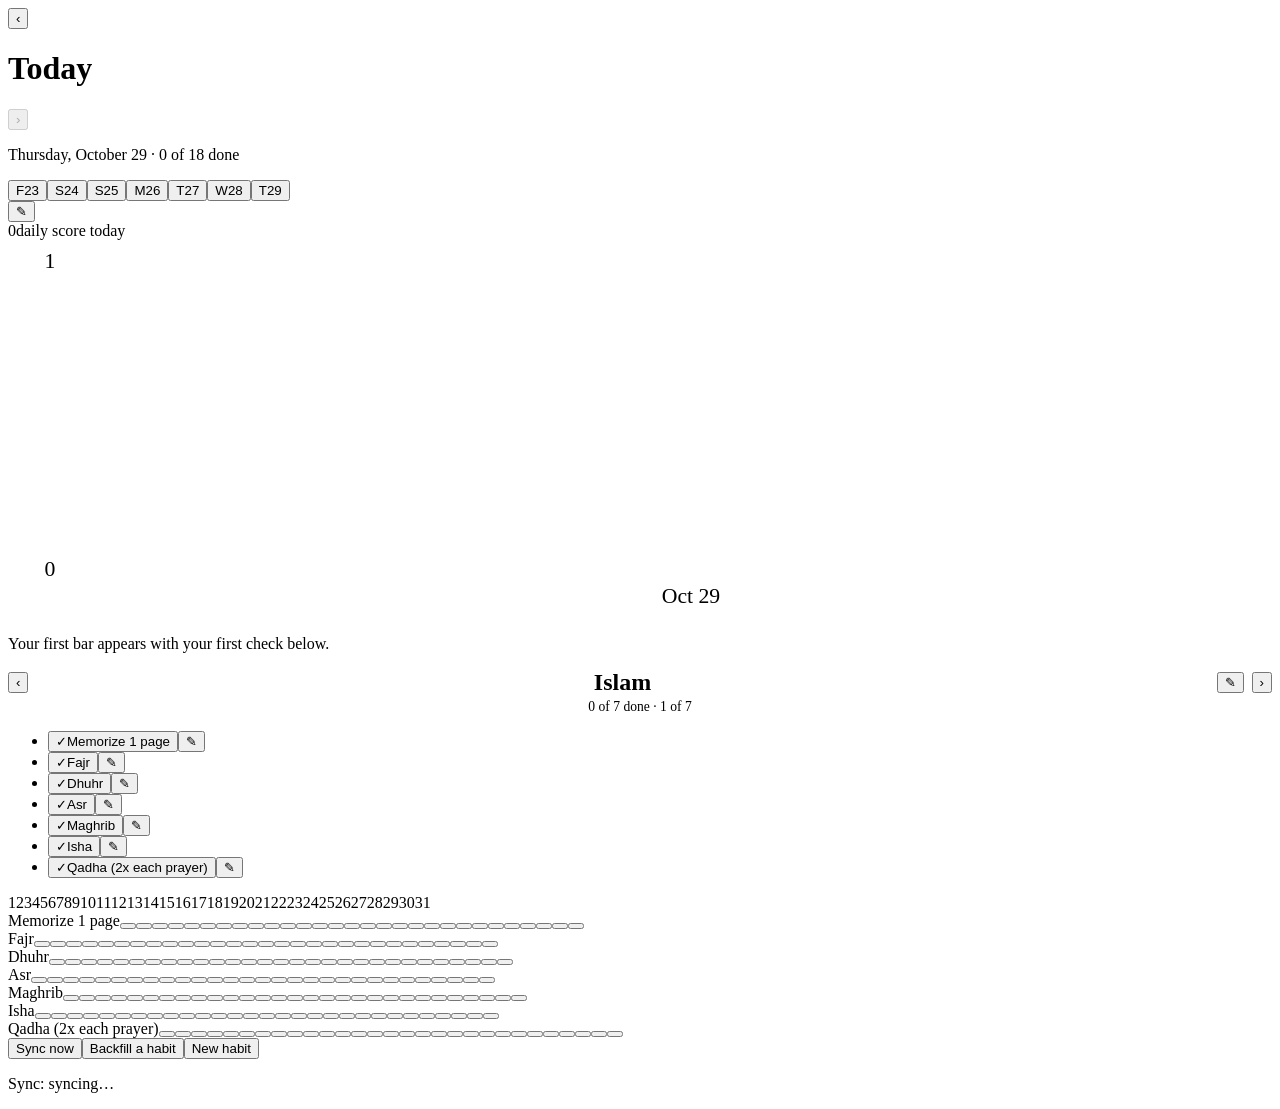
==== commit 9387ac04: "Muse Agent: Fix Pages asset paths with basePath /Dashboard" ====
--- a/index.html
+++ b/index.html
@@ -1 +1 @@
-<!DOCTYPE html><html lang="en"><head><meta charSet="utf-8"/><meta name="viewport" content="width=device-width, initial-scale=1"/><link rel="stylesheet" href="/_next/static/css/899591420ade8628.css" data-precedence="next"/><link rel="preload" as="script" fetchPriority="low" href="/_next/static/chunks/webpack-c8441f2d519541e3.js"/><script src="/_next/static/chunks/fd9d1056-333f9d2ffca1f454.js" async=""></script><script src="/_next/static/chunks/117-e77583ab4da5bb43.js" async=""></script><script src="/_next/static/chunks/main-app-35ab64eeb922238a.js" async=""></script><script src="/_next/static/chunks/app/page-080f9f2639f1d4ab.js" async=""></script><title>Daily Habit Tracker</title><meta name="description" content="Small wins, every day."/><script src="/_next/static/chunks/polyfills-42372ed130431b0a.js" noModule=""></script></head><body><main><header><div class="day-head"><button type="button" class="day-nav" id="prevDay" aria-label="Previous day">‹</button><h1 class="font-display" id="dayTitle">Today</h1><button type="button" class="day-nav" id="nextDay" aria-label="Next day" disabled="">›</button></div><p class="day-sub" id="daySub">Wednesday, October 28<!-- --> · 0 of 18 done</p><div class="week" id="weekStrip" role="group" aria-label="Pick a day"><button type="button" class="" aria-pressed="false" aria-label="Thursday, October 22, 0 check-ins"><span class="dow">T</span><span class="dnum">22</span><span class="dot"></span></button><button type="button" class="" aria-pressed="false" aria-label="Friday, October 23, 0 check-ins"><span class="dow">F</span><span class="dnum">23</span><span class="dot"></span></button><button type="button" class="" aria-pressed="false" aria-label="Saturday, October 24, 0 check-ins"><span class="dow">S</span><span class="dnum">24</span><span class="dot"></span></button><button type="button" class="" aria-pressed="false" aria-label="Sunday, October 25, 0 check-ins"><span class="dow">S</span><span class="dnum">25</span><span class="dot"></span></button><button type="button" class="" aria-pressed="false" aria-label="Monday, October 26, 0 check-ins"><span class="dow">M</span><span class="dnum">26</span><span class="dot"></span></button><button type="button" class="" aria-pressed="false" aria-label="Yesterday, 0 check-ins"><span class="dow">T</span><span class="dnum">27</span><span class="dot"></span></button><button type="button" class="selected" aria-pressed="true" aria-label="Today, 0 check-ins"><span class="dow">W</span><span class="dnum">28</span><span class="dot"></span></button></div></header><section class="graph-card" aria-label="Daily score, by category"><button type="button" class="graph-edit" id="graphEdit" aria-label="Edit categories">✎</button><div class="graph-total"><span class="big font-display" id="totalBig">0</span><span class="cap" id="totalCap">daily score today</span></div><div class="graph-wrap" id="graphWrap"><svg viewBox="0 0 640 190" role="img" aria-label="Stacked bar chart of daily scores by category, selected day score 0"><g><line x1="30" x2="632" y1="166" y2="166" stroke="var(--border)" stroke-width="1" stroke-dasharray="3 4" opacity="0.7"></line><text x="24" y="170" text-anchor="end" font-size="11" fill="var(--dim)">0</text></g><g><line x1="30" x2="632" y1="10" y2="10" stroke="var(--border)" stroke-width="1" stroke-dasharray="3 4" opacity="0.7"></line><text x="24" y="14" text-anchor="end" font-size="11" fill="var(--dim)">1</text></g><text x="331" y="184" text-anchor="start" font-size="11" fill="var(--dim)">Oct 28</text></svg></div><div class="graph-legend" id="graphLegend"></div><p class="graph-note" id="prayerNote" hidden="">All 5 prayers weren&#x27;t done, so this day&#x27;s score is 0.</p><p class="graph-note" id="graphNote">Your first bar appears with your first check below.</p></section><section class="cat-viewer"><div style="display:flex;align-items:center;gap:0.5rem;justify-content:center"><button type="button" class="day-nav" id="catPrev" aria-label="Previous category">‹</button><h2 id="catName" style="flex:1;text-align:center;margin:0">Islam</h2><button type="button" class="cat-edit" id="catEdit" aria-label="Edit category">✎</button><button type="button" class="day-nav" id="catNext" aria-label="Next category">›</button></div><p class="cat-count" id="catCount" style="text-align:center;color:var(--dim);font-size:0.85rem;margin:0.15rem 0 0">0 of 7 done · 1 of 7</p></section><section id="habitList" aria-label="Habits"><div class="group"><ul class="habits"><li class="habit-row"><button type="button" class="habit-btn" aria-pressed="false" aria-label="Mark Memorize 1 page done"><span class="box" aria-hidden="true">✓</span><span class="habit-dot" style="background:#2fbf71" aria-hidden="true"></span><span class="habit-name">Memorize 1 page</span></button><button type="button" class="edit-btn" aria-label="Edit habit Memorize 1 page">✎</button></li><li class="habit-row"><button type="button" class="habit-btn" aria-pressed="false" aria-label="Mark Fajr done"><span class="box" aria-hidden="true">✓</span><span class="habit-dot" style="background:#2fbf71" aria-hidden="true"></span><span class="habit-name">Fajr</span></button><button type="button" class="edit-btn" aria-label="Edit habit Fajr">✎</button></li><li class="habit-row"><button type="button" class="habit-btn" aria-pressed="false" aria-label="Mark Dhuhr done"><span class="box" aria-hidden="true">✓</span><span class="habit-dot" style="background:#2fbf71" aria-hidden="true"></span><span class="habit-name">Dhuhr</span></button><button type="button" class="edit-btn" aria-label="Edit habit Dhuhr">✎</button></li><li class="habit-row"><button type="button" class="habit-btn" aria-pressed="false" aria-label="Mark Asr done"><span class="box" aria-hidden="true">✓</span><span class="habit-dot" style="background:#2fbf71" aria-hidden="true"></span><span class="habit-name">Asr</span></button><button type="button" class="edit-btn" aria-label="Edit habit Asr">✎</button></li><li class="habit-row"><button type="button" class="habit-btn" aria-pressed="false" aria-label="Mark Maghrib done"><span class="box" aria-hidden="true">✓</span><span class="habit-dot" style="background:#2fbf71" aria-hidden="true"></span><span class="habit-name">Maghrib</span></button><button type="button" class="edit-btn" aria-label="Edit habit Maghrib">✎</button></li><li class="habit-row"><button type="button" class="habit-btn" aria-pressed="false" aria-label="Mark Isha done"><span class="box" aria-hidden="true">✓</span><span class="habit-dot" style="background:#2fbf71" aria-hidden="true"></span><span class="habit-name">Isha</span></button><button type="button" class="edit-btn" aria-label="Edit habit Isha">✎</button></li><li class="habit-row"><button type="button" class="habit-btn" aria-pressed="false" aria-label="Mark Qadha (2x each prayer) done"><span class="box" aria-hidden="true">✓</span><span class="habit-dot" style="background:#2fbf71" aria-hidden="true"></span><span class="habit-name">Qadha (2x each prayer)</span></button><button type="button" class="edit-btn" aria-label="Edit habit Qadha (2x each prayer)">✎</button></li></ul><div class="heatmap-scroll cat-heat"><div class="heatmap"><div class="heat-row"><span class="heat-label"></span><span class="heat-cells"><span class="heat-daynum">1</span><span class="heat-daynum">2</span><span class="heat-daynum">3</span><span class="heat-daynum">4</span><span class="heat-daynum">5</span><span class="heat-daynum">6</span><span class="heat-daynum">7</span><span class="heat-daynum">8</span><span class="heat-daynum">9</span><span class="heat-daynum">10</span><span class="heat-daynum">11</span><span class="heat-daynum">12</span><span class="heat-daynum">13</span><span class="heat-daynum">14</span><span class="heat-daynum">15</span><span class="heat-daynum">16</span><span class="heat-daynum">17</span><span class="heat-daynum">18</span><span class="heat-daynum">19</span><span class="heat-daynum">20</span><span class="heat-daynum">21</span><span class="heat-daynum">22</span><span class="heat-daynum">23</span><span class="heat-daynum">24</span><span class="heat-daynum">25</span><span class="heat-daynum">26</span><span class="heat-daynum">27</span><span class="heat-daynum">28</span><span class="heat-daynum">29</span><span class="heat-daynum">30</span><span class="heat-daynum">31</span></span></div><div class="heat-row"><span class="heat-label">Memorize 1 page</span><span class="heat-cells"><button type="button" class="heat-cell" data-day="2026-10-01" aria-label="2026-10-01 · Memorize 1 page" title="2026-10-01 · Memorize 1 page"></button><button type="button" class="heat-cell" data-day="2026-10-02" aria-label="2026-10-02 · Memorize 1 page" title="2026-10-02 · Memorize 1 page"></button><button type="button" class="heat-cell" data-day="2026-10-03" aria-label="2026-10-03 · Memorize 1 page" title="2026-10-03 · Memorize 1 page"></button><button type="button" class="heat-cell" data-day="2026-10-04" aria-label="2026-10-04 · Memorize 1 page" title="2026-10-04 · Memorize 1 page"></button><button type="button" class="heat-cell" data-day="2026-10-05" aria-label="2026-10-05 · Memorize 1 page" title="2026-10-05 · Memorize 1 page"></button><button type="button" class="heat-cell" data-day="2026-10-06" aria-label="2026-10-06 · Memorize 1 page" title="2026-10-06 · Memorize 1 page"></button><button type="button" class="heat-cell" data-day="2026-10-07" aria-label="2026-10-07 · Memorize 1 page" title="2026-10-07 · Memorize 1 page"></button><button type="button" class="heat-cell" data-day="2026-10-08" aria-label="2026-10-08 · Memorize 1 page" title="2026-10-08 · Memorize 1 page"></button><button type="button" class="heat-cell" data-day="2026-10-09" aria-label="2026-10-09 · Memorize 1 page" title="2026-10-09 · Memorize 1 page"></button><button type="button" class="heat-cell" data-day="2026-10-10" aria-label="2026-10-10 · Memorize 1 page" title="2026-10-10 · Memorize 1 page"></button><button type="button" class="heat-cell" data-day="2026-10-11" aria-label="2026-10-11 · Memorize 1 page" title="2026-10-11 · Memorize 1 page"></button><button type="button" class="heat-cell" data-day="2026-10-12" aria-label="2026-10-12 · Memorize 1 page" title="2026-10-12 · Memorize 1 page"></button><button type="button" class="heat-cell" data-day="2026-10-13" aria-label="2026-10-13 · Memorize 1 page" title="2026-10-13 · Memorize 1 page"></button><button type="button" class="heat-cell" data-day="2026-10-14" aria-label="2026-10-14 · Memorize 1 page" title="2026-10-14 · Memorize 1 page"></button><button type="button" class="heat-cell" data-day="2026-10-15" aria-label="2026-10-15 · Memorize 1 page" title="2026-10-15 · Memorize 1 page"></button><button type="button" class="heat-cell" data-day="2026-10-16" aria-label="2026-10-16 · Memorize 1 page" title="2026-10-16 · Memorize 1 page"></button><button type="button" class="heat-cell" data-day="2026-10-17" aria-label="2026-10-17 · Memorize 1 page" title="2026-10-17 · Memorize 1 page"></button><button type="button" class="heat-cell" data-day="2026-10-18" aria-label="2026-10-18 · Memorize 1 page" title="2026-10-18 · Memorize 1 page"></button><button type="button" class="heat-cell" data-day="2026-10-19" aria-label="2026-10-19 · Memorize 1 page" title="2026-10-19 · Memorize 1 page"></button><button type="button" class="heat-cell" data-day="2026-10-20" aria-label="2026-10-20 · Memorize 1 page" title="2026-10-20 · Memorize 1 page"></button><button type="button" class="heat-cell" data-day="2026-10-21" aria-label="2026-10-21 · Memorize 1 page" title="2026-10-21 · Memorize 1 page"></button><button type="button" class="heat-cell" data-day="2026-10-22" aria-label="2026-10-22 · Memorize 1 page" title="2026-10-22 · Memorize 1 page"></button><button type="button" class="heat-cell" data-day="2026-10-23" aria-label="2026-10-23 · Memorize 1 page" title="2026-10-23 · Memorize 1 page"></button><button type="button" class="heat-cell" data-day="2026-10-24" aria-label="2026-10-24 · Memorize 1 page" title="2026-10-24 · Memorize 1 page"></button><button type="button" class="heat-cell" data-day="2026-10-25" aria-label="2026-10-25 · Memorize 1 page" title="2026-10-25 · Memorize 1 page"></button><button type="button" class="heat-cell" data-day="2026-10-26" aria-label="2026-10-26 · Memorize 1 page" title="2026-10-26 · Memorize 1 page"></button><button type="button" class="heat-cell" data-day="2026-10-27" aria-label="2026-10-27 · Memorize 1 page" title="2026-10-27 · Memorize 1 page"></button><button type="button" class="heat-cell today" data-day="2026-10-28" aria-label="2026-10-28 · Memorize 1 page" title="2026-10-28 · Memorize 1 page"></button><span class="heat-cell future" title="2026-10-29"></span><span class="heat-cell future" title="2026-10-30"></span><span class="heat-cell future" title="2026-10-31"></span></span></div><div class="heat-row"><span class="heat-label">Fajr</span><span class="heat-cells"><button type="button" class="heat-cell" data-day="2026-10-01" aria-label="2026-10-01 · Fajr" title="2026-10-01 · Fajr"></button><button type="button" class="heat-cell" data-day="2026-10-02" aria-label="2026-10-02 · Fajr" title="2026-10-02 · Fajr"></button><button type="button" class="heat-cell" data-day="2026-10-03" aria-label="2026-10-03 · Fajr" title="2026-10-03 · Fajr"></button><button type="button" class="heat-cell" data-day="2026-10-04" aria-label="2026-10-04 · Fajr" title="2026-10-04 · Fajr"></button><button type="button" class="heat-cell" data-day="2026-10-05" aria-label="2026-10-05 · Fajr" title="2026-10-05 · Fajr"></button><button type="button" class="heat-cell" data-day="2026-10-06" aria-label="2026-10-06 · Fajr" title="2026-10-06 · Fajr"></button><button type="button" class="heat-cell" data-day="2026-10-07" aria-label="2026-10-07 · Fajr" title="2026-10-07 · Fajr"></button><button type="button" class="heat-cell" data-day="2026-10-08" aria-label="2026-10-08 · Fajr" title="2026-10-08 · Fajr"></button><button type="button" class="heat-cell" data-day="2026-10-09" aria-label="2026-10-09 · Fajr" title="2026-10-09 · Fajr"></button><button type="button" class="heat-cell" data-day="2026-10-10" aria-label="2026-10-10 · Fajr" title="2026-10-10 · Fajr"></button><button type="button" class="heat-cell" data-day="2026-10-11" aria-label="2026-10-11 · Fajr" title="2026-10-11 · Fajr"></button><button type="button" class="heat-cell" data-day="2026-10-12" aria-label="2026-10-12 · Fajr" title="2026-10-12 · Fajr"></button><button type="button" class="heat-cell" data-day="2026-10-13" aria-label="2026-10-13 · Fajr" title="2026-10-13 · Fajr"></button><button type="button" class="heat-cell" data-day="2026-10-14" aria-label="2026-10-14 · Fajr" title="2026-10-14 · Fajr"></button><button type="button" class="heat-cell" data-day="2026-10-15" aria-label="2026-10-15 · Fajr" title="2026-10-15 · Fajr"></button><button type="button" class="heat-cell" data-day="2026-10-16" aria-label="2026-10-16 · Fajr" title="2026-10-16 · Fajr"></button><button type="button" class="heat-cell" data-day="2026-10-17" aria-label="2026-10-17 · Fajr" title="2026-10-17 · Fajr"></button><button type="button" class="heat-cell" data-day="2026-10-18" aria-label="2026-10-18 · Fajr" title="2026-10-18 · Fajr"></button><button type="button" class="heat-cell" data-day="2026-10-19" aria-label="2026-10-19 · Fajr" title="2026-10-19 · Fajr"></button><button type="button" class="heat-cell" data-day="2026-10-20" aria-label="2026-10-20 · Fajr" title="2026-10-20 · Fajr"></button><button type="button" class="heat-cell" data-day="2026-10-21" aria-label="2026-10-21 · Fajr" title="2026-10-21 · Fajr"></button><button type="button" class="heat-cell" data-day="2026-10-22" aria-label="2026-10-22 · Fajr" title="2026-10-22 · Fajr"></button><button type="button" class="heat-cell" data-day="2026-10-23" aria-label="2026-10-23 · Fajr" title="2026-10-23 · Fajr"></button><button type="button" class="heat-cell" data-day="2026-10-24" aria-label="2026-10-24 · Fajr" title="2026-10-24 · Fajr"></button><button type="button" class="heat-cell" data-day="2026-10-25" aria-label="2026-10-25 · Fajr" title="2026-10-25 · Fajr"></button><button type="button" class="heat-cell" data-day="2026-10-26" aria-label="2026-10-26 · Fajr" title="2026-10-26 · Fajr"></button><button type="button" class="heat-cell" data-day="2026-10-27" aria-label="2026-10-27 · Fajr" title="2026-10-27 · Fajr"></button><button type="button" class="heat-cell today" data-day="2026-10-28" aria-label="2026-10-28 · Fajr" title="2026-10-28 · Fajr"></button><span class="heat-cell future" title="2026-10-29"></span><span class="heat-cell future" title="2026-10-30"></span><span class="heat-cell future" title="2026-10-31"></span></span></div><div class="heat-row"><span class="heat-label">Dhuhr</span><span class="heat-cells"><button type="button" class="heat-cell" data-day="2026-10-01" aria-label="2026-10-01 · Dhuhr" title="2026-10-01 · Dhuhr"></button><button type="button" class="heat-cell" data-day="2026-10-02" aria-label="2026-10-02 · Dhuhr" title="2026-10-02 · Dhuhr"></button><button type="button" class="heat-cell" data-day="2026-10-03" aria-label="2026-10-03 · Dhuhr" title="2026-10-03 · Dhuhr"></button><button type="button" class="heat-cell" data-day="2026-10-04" aria-label="2026-10-04 · Dhuhr" title="2026-10-04 · Dhuhr"></button><button type="button" class="heat-cell" data-day="2026-10-05" aria-label="2026-10-05 · Dhuhr" title="2026-10-05 · Dhuhr"></button><button type="button" class="heat-cell" data-day="2026-10-06" aria-label="2026-10-06 · Dhuhr" title="2026-10-06 · Dhuhr"></button><button type="button" class="heat-cell" data-day="2026-10-07" aria-label="2026-10-07 · Dhuhr" title="2026-10-07 · Dhuhr"></button><button type="button" class="heat-cell" data-day="2026-10-08" aria-label="2026-10-08 · Dhuhr" title="2026-10-08 · Dhuhr"></button><button type="button" class="heat-cell" data-day="2026-10-09" aria-label="2026-10-09 · Dhuhr" title="2026-10-09 · Dhuhr"></button><button type="button" class="heat-cell" data-day="2026-10-10" aria-label="2026-10-10 · Dhuhr" title="2026-10-10 · Dhuhr"></button><button type="button" class="heat-cell" data-day="2026-10-11" aria-label="2026-10-11 · Dhuhr" title="2026-10-11 · Dhuhr"></button><button type="button" class="heat-cell" data-day="2026-10-12" aria-label="2026-10-12 · Dhuhr" title="2026-10-12 · Dhuhr"></button><button type="button" class="heat-cell" data-day="2026-10-13" aria-label="2026-10-13 · Dhuhr" title="2026-10-13 · Dhuhr"></button><button type="button" class="heat-cell" data-day="2026-10-14" aria-label="2026-10-14 · Dhuhr" title="2026-10-14 · Dhuhr"></button><button type="button" class="heat-cell" data-day="2026-10-15" aria-label="2026-10-15 · Dhuhr" title="2026-10-15 · Dhuhr"></button><button type="button" class="heat-cell" data-day="2026-10-16" aria-label="2026-10-16 · Dhuhr" title="2026-10-16 · Dhuhr"></button><button type="button" class="heat-cell" data-day="2026-10-17" aria-label="2026-10-17 · Dhuhr" title="2026-10-17 · Dhuhr"></button><button type="button" class="heat-cell" data-day="2026-10-18" aria-label="2026-10-18 · Dhuhr" title="2026-10-18 · Dhuhr"></button><button type="button" class="heat-cell" data-day="2026-10-19" aria-label="2026-10-19 · Dhuhr" title="2026-10-19 · Dhuhr"></button><button type="button" class="heat-cell" data-day="2026-10-20" aria-label="2026-10-20 · Dhuhr" title="2026-10-20 · Dhuhr"></button><button type="button" class="heat-cell" data-day="2026-10-21" aria-label="2026-10-21 · Dhuhr" title="2026-10-21 · Dhuhr"></button><button type="button" class="heat-cell" data-day="2026-10-22" aria-label="2026-10-22 · Dhuhr" title="2026-10-22 · Dhuhr"></button><button type="button" class="heat-cell" data-day="2026-10-23" aria-label="2026-10-23 · Dhuhr" title="2026-10-23 · Dhuhr"></button><button type="button" class="heat-cell" data-day="2026-10-24" aria-label="2026-10-24 · Dhuhr" title="2026-10-24 · Dhuhr"></button><button type="button" class="heat-cell" data-day="2026-10-25" aria-label="2026-10-25 · Dhuhr" title="2026-10-25 · Dhuhr"></button><button type="button" class="heat-cell" data-day="2026-10-26" aria-label="2026-10-26 · Dhuhr" title="2026-10-26 · Dhuhr"></button><button type="button" class="heat-cell" data-day="2026-10-27" aria-label="2026-10-27 · Dhuhr" title="2026-10-27 · Dhuhr"></button><button type="button" class="heat-cell today" data-day="2026-10-28" aria-label="2026-10-28 · Dhuhr" title="2026-10-28 · Dhuhr"></button><span class="heat-cell future" title="2026-10-29"></span><span class="heat-cell future" title="2026-10-30"></span><span class="heat-cell future" title="2026-10-31"></span></span></div><div class="heat-row"><span class="heat-label">Asr</span><span class="heat-cells"><button type="button" class="heat-cell" data-day="2026-10-01" aria-label="2026-10-01 · Asr" title="2026-10-01 · Asr"></button><button type="button" class="heat-cell" data-day="2026-10-02" aria-label="2026-10-02 · Asr" title="2026-10-02 · Asr"></button><button type="button" class="heat-cell" data-day="2026-10-03" aria-label="2026-10-03 · Asr" title="2026-10-03 · Asr"></button><button type="button" class="heat-cell" data-day="2026-10-04" aria-label="2026-10-04 · Asr" title="2026-10-04 · Asr"></button><button type="button" class="heat-cell" data-day="2026-10-05" aria-label="2026-10-05 · Asr" title="2026-10-05 · Asr"></button><button type="button" class="heat-cell" data-day="2026-10-06" aria-label="2026-10-06 · Asr" title="2026-10-06 · Asr"></button><button type="button" class="heat-cell" data-day="2026-10-07" aria-label="2026-10-07 · Asr" title="2026-10-07 · Asr"></button><button type="button" class="heat-cell" data-day="2026-10-08" aria-label="2026-10-08 · Asr" title="2026-10-08 · Asr"></button><button type="button" class="heat-cell" data-day="2026-10-09" aria-label="2026-10-09 · Asr" title="2026-10-09 · Asr"></button><button type="button" class="heat-cell" data-day="2026-10-10" aria-label="2026-10-10 · Asr" title="2026-10-10 · Asr"></button><button type="button" class="heat-cell" data-day="2026-10-11" aria-label="2026-10-11 · Asr" title="2026-10-11 · Asr"></button><button type="button" class="heat-cell" data-day="2026-10-12" aria-label="2026-10-12 · Asr" title="2026-10-12 · Asr"></button><button type="button" class="heat-cell" data-day="2026-10-13" aria-label="2026-10-13 · Asr" title="2026-10-13 · Asr"></button><button type="button" class="heat-cell" data-day="2026-10-14" aria-label="2026-10-14 · Asr" title="2026-10-14 · Asr"></button><button type="button" class="heat-cell" data-day="2026-10-15" aria-label="2026-10-15 · Asr" title="2026-10-15 · Asr"></button><button type="button" class="heat-cell" data-day="2026-10-16" aria-label="2026-10-16 · Asr" title="2026-10-16 · Asr"></button><button type="button" class="heat-cell" data-day="2026-10-17" aria-label="2026-10-17 · Asr" title="2026-10-17 · Asr"></button><button type="button" class="heat-cell" data-day="2026-10-18" aria-label="2026-10-18 · Asr" title="2026-10-18 · Asr"></button><button type="button" class="heat-cell" data-day="2026-10-19" aria-label="2026-10-19 · Asr" title="2026-10-19 · Asr"></button><button type="button" class="heat-cell" data-day="2026-10-20" aria-label="2026-10-20 · Asr" title="2026-10-20 · Asr"></button><button type="button" class="heat-cell" data-day="2026-10-21" aria-label="2026-10-21 · Asr" title="2026-10-21 · Asr"></button><button type="button" class="heat-cell" data-day="2026-10-22" aria-label="2026-10-22 · Asr" title="2026-10-22 · Asr"></button><button type="button" class="heat-cell" data-day="2026-10-23" aria-label="2026-10-23 · Asr" title="2026-10-23 · Asr"></button><button type="button" class="heat-cell" data-day="2026-10-24" aria-label="2026-10-24 · Asr" title="2026-10-24 · Asr"></button><button type="button" class="heat-cell" data-day="2026-10-25" aria-label="2026-10-25 · Asr" title="2026-10-25 · Asr"></button><button type="button" class="heat-cell" data-day="2026-10-26" aria-label="2026-10-26 · Asr" title="2026-10-26 · Asr"></button><button type="button" class="heat-cell" data-day="2026-10-27" aria-label="2026-10-27 · Asr" title="2026-10-27 · Asr"></button><button type="button" class="heat-cell today" data-day="2026-10-28" aria-label="2026-10-28 · Asr" title="2026-10-28 · Asr"></button><span class="heat-cell future" title="2026-10-29"></span><span class="heat-cell future" title="2026-10-30"></span><span class="heat-cell future" title="2026-10-31"></span></span></div><div class="heat-row"><span class="heat-label">Maghrib</span><span class="heat-cells"><button type="button" class="heat-cell" data-day="2026-10-01" aria-label="2026-10-01 · Maghrib" title="2026-10-01 · Maghrib"></button><button type="button" class="heat-cell" data-day="2026-10-02" aria-label="2026-10-02 · Maghrib" title="2026-10-02 · Maghrib"></button><button type="button" class="heat-cell" data-day="2026-10-03" aria-label="2026-10-03 · Maghrib" title="2026-10-03 · Maghrib"></button><button type="button" class="heat-cell" data-day="2026-10-04" aria-label="2026-10-04 · Maghrib" title="2026-10-04 · Maghrib"></button><button type="button" class="heat-cell" data-day="2026-10-05" aria-label="2026-10-05 · Maghrib" title="2026-10-05 · Maghrib"></button><button type="button" class="heat-cell" data-day="2026-10-06" aria-label="2026-10-06 · Maghrib" title="2026-10-06 · Maghrib"></button><button type="button" class="heat-cell" data-day="2026-10-07" aria-label="2026-10-07 · Maghrib" title="2026-10-07 · Maghrib"></button><button type="button" class="heat-cell" data-day="2026-10-08" aria-label="2026-10-08 · Maghrib" title="2026-10-08 · Maghrib"></button><button type="button" class="heat-cell" data-day="2026-10-09" aria-label="2026-10-09 · Maghrib" title="2026-10-09 · Maghrib"></button><button type="button" class="heat-cell" data-day="2026-10-10" aria-label="2026-10-10 · Maghrib" title="2026-10-10 · Maghrib"></button><button type="button" class="heat-cell" data-day="2026-10-11" aria-label="2026-10-11 · Maghrib" title="2026-10-11 · Maghrib"></button><button type="button" class="heat-cell" data-day="2026-10-12" aria-label="2026-10-12 · Maghrib" title="2026-10-12 · Maghrib"></button><button type="button" class="heat-cell" data-day="2026-10-13" aria-label="2026-10-13 · Maghrib" title="2026-10-13 · Maghrib"></button><button type="button" class="heat-cell" data-day="2026-10-14" aria-label="2026-10-14 · Maghrib" title="2026-10-14 · Maghrib"></button><button type="button" class="heat-cell" data-day="2026-10-15" aria-label="2026-10-15 · Maghrib" title="2026-10-15 · Maghrib"></button><button type="button" class="heat-cell" data-day="2026-10-16" aria-label="2026-10-16 · Maghrib" title="2026-10-16 · Maghrib"></button><button type="button" class="heat-cell" data-day="2026-10-17" aria-label="2026-10-17 · Maghrib" title="2026-10-17 · Maghrib"></button><button type="button" class="heat-cell" data-day="2026-10-18" aria-label="2026-10-18 · Maghrib" title="2026-10-18 · Maghrib"></button><button type="button" class="heat-cell" data-day="2026-10-19" aria-label="2026-10-19 · Maghrib" title="2026-10-19 · Maghrib"></button><button type="button" class="heat-cell" data-day="2026-10-20" aria-label="2026-10-20 · Maghrib" title="2026-10-20 · Maghrib"></button><button type="button" class="heat-cell" data-day="2026-10-21" aria-label="2026-10-21 · Maghrib" title="2026-10-21 · Maghrib"></button><button type="button" class="heat-cell" data-day="2026-10-22" aria-label="2026-10-22 · Maghrib" title="2026-10-22 · Maghrib"></button><button type="button" class="heat-cell" data-day="2026-10-23" aria-label="2026-10-23 · Maghrib" title="2026-10-23 · Maghrib"></button><button type="button" class="heat-cell" data-day="2026-10-24" aria-label="2026-10-24 · Maghrib" title="2026-10-24 · Maghrib"></button><button type="button" class="heat-cell" data-day="2026-10-25" aria-label="2026-10-25 · Maghrib" title="2026-10-25 · Maghrib"></button><button type="button" class="heat-cell" data-day="2026-10-26" aria-label="2026-10-26 · Maghrib" title="2026-10-26 · Maghrib"></button><button type="button" class="heat-cell" data-day="2026-10-27" aria-label="2026-10-27 · Maghrib" title="2026-10-27 · Maghrib"></button><button type="button" class="heat-cell today" data-day="2026-10-28" aria-label="2026-10-28 · Maghrib" title="2026-10-28 · Maghrib"></button><span class="heat-cell future" title="2026-10-29"></span><span class="heat-cell future" title="2026-10-30"></span><span class="heat-cell future" title="2026-10-31"></span></span></div><div class="heat-row"><span class="heat-label">Isha</span><span class="heat-cells"><button type="button" class="heat-cell" data-day="2026-10-01" aria-label="2026-10-01 · Isha" title="2026-10-01 · Isha"></button><button type="button" class="heat-cell" data-day="2026-10-02" aria-label="2026-10-02 · Isha" title="2026-10-02 · Isha"></button><button type="button" class="heat-cell" data-day="2026-10-03" aria-label="2026-10-03 · Isha" title="2026-10-03 · Isha"></button><button type="button" class="heat-cell" data-day="2026-10-04" aria-label="2026-10-04 · Isha" title="2026-10-04 · Isha"></button><button type="button" class="heat-cell" data-day="2026-10-05" aria-label="2026-10-05 · Isha" title="2026-10-05 · Isha"></button><button type="button" class="heat-cell" data-day="2026-10-06" aria-label="2026-10-06 · Isha" title="2026-10-06 · Isha"></button><button type="button" class="heat-cell" data-day="2026-10-07" aria-label="2026-10-07 · Isha" title="2026-10-07 · Isha"></button><button type="button" class="heat-cell" data-day="2026-10-08" aria-label="2026-10-08 · Isha" title="2026-10-08 · Isha"></button><button type="button" class="heat-cell" data-day="2026-10-09" aria-label="2026-10-09 · Isha" title="2026-10-09 · Isha"></button><button type="button" class="heat-cell" data-day="2026-10-10" aria-label="2026-10-10 · Isha" title="2026-10-10 · Isha"></button><button type="button" class="heat-cell" data-day="2026-10-11" aria-label="2026-10-11 · Isha" title="2026-10-11 · Isha"></button><button type="button" class="heat-cell" data-day="2026-10-12" aria-label="2026-10-12 · Isha" title="2026-10-12 · Isha"></button><button type="button" class="heat-cell" data-day="2026-10-13" aria-label="2026-10-13 · Isha" title="2026-10-13 · Isha"></button><button type="button" class="heat-cell" data-day="2026-10-14" aria-label="2026-10-14 · Isha" title="2026-10-14 · Isha"></button><button type="button" class="heat-cell" data-day="2026-10-15" aria-label="2026-10-15 · Isha" title="2026-10-15 · Isha"></button><button type="button" class="heat-cell" data-day="2026-10-16" aria-label="2026-10-16 · Isha" title="2026-10-16 · Isha"></button><button type="button" class="heat-cell" data-day="2026-10-17" aria-label="2026-10-17 · Isha" title="2026-10-17 · Isha"></button><button type="button" class="heat-cell" data-day="2026-10-18" aria-label="2026-10-18 · Isha" title="2026-10-18 · Isha"></button><button type="button" class="heat-cell" data-day="2026-10-19" aria-label="2026-10-19 · Isha" title="2026-10-19 · Isha"></button><button type="button" class="heat-cell" data-day="2026-10-20" aria-label="2026-10-20 · Isha" title="2026-10-20 · Isha"></button><button type="button" class="heat-cell" data-day="2026-10-21" aria-label="2026-10-21 · Isha" title="2026-10-21 · Isha"></button><button type="button" class="heat-cell" data-day="2026-10-22" aria-label="2026-10-22 · Isha" title="2026-10-22 · Isha"></button><button type="button" class="heat-cell" data-day="2026-10-23" aria-label="2026-10-23 · Isha" title="2026-10-23 · Isha"></button><button type="button" class="heat-cell" data-day="2026-10-24" aria-label="2026-10-24 · Isha" title="2026-10-24 · Isha"></button><button type="button" class="heat-cell" data-day="2026-10-25" aria-label="2026-10-25 · Isha" title="2026-10-25 · Isha"></button><button type="button" class="heat-cell" data-day="2026-10-26" aria-label="2026-10-26 · Isha" title="2026-10-26 · Isha"></button><button type="button" class="heat-cell" data-day="2026-10-27" aria-label="2026-10-27 · Isha" title="2026-10-27 · Isha"></button><button type="button" class="heat-cell today" data-day="2026-10-28" aria-label="2026-10-28 · Isha" title="2026-10-28 · Isha"></button><span class="heat-cell future" title="2026-10-29"></span><span class="heat-cell future" title="2026-10-30"></span><span class="heat-cell future" title="2026-10-31"></span></span></div><div class="heat-row"><span class="heat-label">Qadha (2x each prayer)</span><span class="heat-cells"><button type="button" class="heat-cell" data-day="2026-10-01" aria-label="2026-10-01 · Qadha (2x each prayer)" title="2026-10-01 · Qadha (2x each prayer)"></button><button type="button" class="heat-cell" data-day="2026-10-02" aria-label="2026-10-02 · Qadha (2x each prayer)" title="2026-10-02 · Qadha (2x each prayer)"></button><button type="button" class="heat-cell" data-day="2026-10-03" aria-label="2026-10-03 · Qadha (2x each prayer)" title="2026-10-03 · Qadha (2x each prayer)"></button><button type="button" class="heat-cell" data-day="2026-10-04" aria-label="2026-10-04 · Qadha (2x each prayer)" title="2026-10-04 · Qadha (2x each prayer)"></button><button type="button" class="heat-cell" data-day="2026-10-05" aria-label="2026-10-05 · Qadha (2x each prayer)" title="2026-10-05 · Qadha (2x each prayer)"></button><button type="button" class="heat-cell" data-day="2026-10-06" aria-label="2026-10-06 · Qadha (2x each prayer)" title="2026-10-06 · Qadha (2x each prayer)"></button><button type="button" class="heat-cell" data-day="2026-10-07" aria-label="2026-10-07 · Qadha (2x each prayer)" title="2026-10-07 · Qadha (2x each prayer)"></button><button type="button" class="heat-cell" data-day="2026-10-08" aria-label="2026-10-08 · Qadha (2x each prayer)" title="2026-10-08 · Qadha (2x each prayer)"></button><button type="button" class="heat-cell" data-day="2026-10-09" aria-label="2026-10-09 · Qadha (2x each prayer)" title="2026-10-09 · Qadha (2x each prayer)"></button><button type="button" class="heat-cell" data-day="2026-10-10" aria-label="2026-10-10 · Qadha (2x each prayer)" title="2026-10-10 · Qadha (2x each prayer)"></button><button type="button" class="heat-cell" data-day="2026-10-11" aria-label="2026-10-11 · Qadha (2x each prayer)" title="2026-10-11 · Qadha (2x each prayer)"></button><button type="button" class="heat-cell" data-day="2026-10-12" aria-label="2026-10-12 · Qadha (2x each prayer)" title="2026-10-12 · Qadha (2x each prayer)"></button><button type="button" class="heat-cell" data-day="2026-10-13" aria-label="2026-10-13 · Qadha (2x each prayer)" title="2026-10-13 · Qadha (2x each prayer)"></button><button type="button" class="heat-cell" data-day="2026-10-14" aria-label="2026-10-14 · Qadha (2x each prayer)" title="2026-10-14 · Qadha (2x each prayer)"></button><button type="button" class="heat-cell" data-day="2026-10-15" aria-label="2026-10-15 · Qadha (2x each prayer)" title="2026-10-15 · Qadha (2x each prayer)"></button><button type="button" class="heat-cell" data-day="2026-10-16" aria-label="2026-10-16 · Qadha (2x each prayer)" title="2026-10-16 · Qadha (2x each prayer)"></button><button type="button" class="heat-cell" data-day="2026-10-17" aria-label="2026-10-17 · Qadha (2x each prayer)" title="2026-10-17 · Qadha (2x each prayer)"></button><button type="button" class="heat-cell" data-day="2026-10-18" aria-label="2026-10-18 · Qadha (2x each prayer)" title="2026-10-18 · Qadha (2x each prayer)"></button><button type="button" class="heat-cell" data-day="2026-10-19" aria-label="2026-10-19 · Qadha (2x each prayer)" title="2026-10-19 · Qadha (2x each prayer)"></button><button type="button" class="heat-cell" data-day="2026-10-20" aria-label="2026-10-20 · Qadha (2x each prayer)" title="2026-10-20 · Qadha (2x each prayer)"></button><button type="button" class="heat-cell" data-day="2026-10-21" aria-label="2026-10-21 · Qadha (2x each prayer)" title="2026-10-21 · Qadha (2x each prayer)"></button><button type="button" class="heat-cell" data-day="2026-10-22" aria-label="2026-10-22 · Qadha (2x each prayer)" title="2026-10-22 · Qadha (2x each prayer)"></button><button type="button" class="heat-cell" data-day="2026-10-23" aria-label="2026-10-23 · Qadha (2x each prayer)" title="2026-10-23 · Qadha (2x each prayer)"></button><button type="button" class="heat-cell" data-day="2026-10-24" aria-label="2026-10-24 · Qadha (2x each prayer)" title="2026-10-24 · Qadha (2x each prayer)"></button><button type="button" class="heat-cell" data-day="2026-10-25" aria-label="2026-10-25 · Qadha (2x each prayer)" title="2026-10-25 · Qadha (2x each prayer)"></button><button type="button" class="heat-cell" data-day="2026-10-26" aria-label="2026-10-26 · Qadha (2x each prayer)" title="2026-10-26 · Qadha (2x each prayer)"></button><button type="button" class="heat-cell" data-day="2026-10-27" aria-label="2026-10-27 · Qadha (2x each prayer)" title="2026-10-27 · Qadha (2x each prayer)"></button><button type="button" class="heat-cell today" data-day="2026-10-28" aria-label="2026-10-28 · Qadha (2x each prayer)" title="2026-10-28 · Qadha (2x each prayer)"></button><span class="heat-cell future" title="2026-10-29"></span><span class="heat-cell future" title="2026-10-30"></span><span class="heat-cell future" title="2026-10-31"></span></span></div></div></div></div></section><footer><div class="footer-actions"><button type="button" class="footer-btn" id="syncBtn">Sync now</button><button type="button" class="footer-btn" id="backfillToggle" aria-expanded="false">Backfill a habit</button><button type="button" class="footer-btn" id="editToggle" aria-expanded="false">New habit</button></div><p class="device-note" id="syncNote">Sync: syncing…</p></footer></main><script src="/_next/static/chunks/webpack-c8441f2d519541e3.js" async=""></script><script>(self.__next_f=self.__next_f||[]).push([0]);self.__next_f.push([2,null])</script><script>self.__next_f.push([1,"1:HL[\"/_next/static/css/899591420ade8628.css\",\"style\"]\n"])</script><script>self.__next_f.push([1,"2:I[2846,[],\"\"]\n4:I[9107,[],\"ClientPageRoot\"]\n5:I[1984,[\"931\",\"static/chunks/app/page-080f9f2639f1d4ab.js\"],\"default\",1]\n6:I[4707,[],\"\"]\n7:I[6423,[],\"\"]\n9:I[1060,[],\"\"]\na:[]\n0:[\"$\",\"$L2\",null,{\"buildId\":\"PPsOYGedSSczqk4qvjFE2\",\"assetPrefix\":\"\",\"urlParts\":[\"\",\"\"],\"initialTree\":[\"\",{\"children\":[\"__PAGE__\",{}]},\"$undefined\",\"$undefined\",true],\"initialSeedData\":[\"\",{\"children\":[\"__PAGE__\",{},[[\"$L3\",[\"$\",\"$L4\",null,{\"props\":{\"params\":{},\"searchParams\":{}},\"Component\":\"$5\"}],null],null],null]},[[[[\"$\",\"link\",\"0\",{\"rel\":\"stylesheet\",\"href\":\"/_next/static/css/899591420ade8628.css\",\"precedence\":\"next\",\"crossOrigin\":\"$undefined\"}]],[\"$\",\"html\",null,{\"lang\":\"en\",\"children\":[\"$\",\"body\",null,{\"children\":[\"$\",\"$L6\",null,{\"parallelRouterKey\":\"children\",\"segmentPath\":[\"children\"],\"error\":\"$undefined\",\"errorStyles\":\"$undefined\",\"errorScripts\":\"$undefined\",\"template\":[\"$\",\"$L7\",null,{}],\"templateStyles\":\"$undefined\",\"templateScripts\":\"$undefined\",\"notFound\":[[\"$\",\"title\",null,{\"children\":\"404: This page could not be found.\"}],[\"$\",\"div\",null,{\"style\":{\"fontFamily\":\"system-ui,\\\"Segoe UI\\\",Roboto,Helvetica,Arial,sans-serif,\\\"Apple Color Emoji\\\",\\\"Segoe UI Emoji\\\"\",\"height\":\"100vh\",\"textAlign\":\"center\",\"display\":\"flex\",\"flexDirection\":\"column\",\"alignItems\":\"center\",\"justifyContent\":\"center\"},\"children\":[\"$\",\"div\",null,{\"children\":[[\"$\",\"style\",null,{\"dangerouslySetInnerHTML\":{\"__html\":\"body{color:#000;background:#fff;margin:0}.next-error-h1{border-right:1px solid rgba(0,0,0,.3)}@media (prefers-color-scheme:dark){body{color:#fff;background:#000}.next-error-h1{border-right:1px solid rgba(255,255,255,.3)}}\"}}],[\"$\",\"h1\",null,{\"className\":\"next-error-h1\",\"style\":{\"display\":\"inline-block\",\"margin\":\"0 20px 0 0\",\"padding\":\"0 23px 0 0\",\"fontSize\":24,\"fontWeight\":500,\"verticalAlign\":\"top\",\"lineHeight\":\"49px\"},\"children\":\"404\"}],[\"$\",\"div\",null,{\"style\":{\"display\":\"inline-block\"},\"children\":[\"$\",\"h2\",null,{\"style\":{\"fontSize\":14,\"fontWeight\":400,\"lineHeight\":\"49px\",\"margin\":0},\"children\":\"This page could not be found.\"}]}]]}]}]],\"notFoundStyl"])</script><script>self.__next_f.push([1,"es\":[]}]}]}]],null],null],\"couldBeIntercepted\":false,\"initialHead\":[null,\"$L8\"],\"globalErrorComponent\":\"$9\",\"missingSlots\":\"$Wa\"}]\n"])</script><script>self.__next_f.push([1,"8:[[\"$\",\"meta\",\"0\",{\"name\":\"viewport\",\"content\":\"width=device-width, initial-scale=1\"}],[\"$\",\"meta\",\"1\",{\"charSet\":\"utf-8\"}],[\"$\",\"title\",\"2\",{\"children\":\"Daily Habit Tracker\"}],[\"$\",\"meta\",\"3\",{\"name\":\"description\",\"content\":\"Small wins, every day.\"}]]\n3:null\n"])</script></body></html>+<!DOCTYPE html><html lang="en"><head><meta charSet="utf-8"/><meta name="viewport" content="width=device-width, initial-scale=1"/><link rel="stylesheet" href="/Dashboard/_next/static/css/899591420ade8628.css" data-precedence="next"/><link rel="preload" as="script" fetchPriority="low" href="/Dashboard/_next/static/chunks/webpack-f0bbd85236eec0dd.js"/><script src="/Dashboard/_next/static/chunks/fd9d1056-333f9d2ffca1f454.js" async=""></script><script src="/Dashboard/_next/static/chunks/117-137da42997e96aa1.js" async=""></script><script src="/Dashboard/_next/static/chunks/main-app-35ab64eeb922238a.js" async=""></script><script src="/Dashboard/_next/static/chunks/app/page-080f9f2639f1d4ab.js" async=""></script><title>Daily Habit Tracker</title><meta name="description" content="Small wins, every day."/><script src="/Dashboard/_next/static/chunks/polyfills-42372ed130431b0a.js" noModule=""></script></head><body><main><header><div class="day-head"><button type="button" class="day-nav" id="prevDay" aria-label="Previous day">‹</button><h1 class="font-display" id="dayTitle">Today</h1><button type="button" class="day-nav" id="nextDay" aria-label="Next day" disabled="">›</button></div><p class="day-sub" id="daySub">Thursday, October 29<!-- --> · 0 of 18 done</p><div class="week" id="weekStrip" role="group" aria-label="Pick a day"><button type="button" class="" aria-pressed="false" aria-label="Friday, October 23, 0 check-ins"><span class="dow">F</span><span class="dnum">23</span><span class="dot"></span></button><button type="button" class="" aria-pressed="false" aria-label="Saturday, October 24, 0 check-ins"><span class="dow">S</span><span class="dnum">24</span><span class="dot"></span></button><button type="button" class="" aria-pressed="false" aria-label="Sunday, October 25, 0 check-ins"><span class="dow">S</span><span class="dnum">25</span><span class="dot"></span></button><button type="button" class="" aria-pressed="false" aria-label="Monday, October 26, 0 check-ins"><span class="dow">M</span><span class="dnum">26</span><span class="dot"></span></button><button type="button" class="" aria-pressed="false" aria-label="Tuesday, October 27, 0 check-ins"><span class="dow">T</span><span class="dnum">27</span><span class="dot"></span></button><button type="button" class="" aria-pressed="false" aria-label="Yesterday, 0 check-ins"><span class="dow">W</span><span class="dnum">28</span><span class="dot"></span></button><button type="button" class="selected" aria-pressed="true" aria-label="Today, 0 check-ins"><span class="dow">T</span><span class="dnum">29</span><span class="dot"></span></button></div></header><section class="graph-card" aria-label="Daily score, by category"><button type="button" class="graph-edit" id="graphEdit" aria-label="Edit categories">✎</button><div class="graph-total"><span class="big font-display" id="totalBig">0</span><span class="cap" id="totalCap">daily score today</span></div><div class="graph-wrap" id="graphWrap"><svg viewBox="0 0 640 190" role="img" aria-label="Stacked bar chart of daily scores by category, selected day score 0"><g><line x1="30" x2="632" y1="166" y2="166" stroke="var(--border)" stroke-width="1" stroke-dasharray="3 4" opacity="0.7"></line><text x="24" y="170" text-anchor="end" font-size="11" fill="var(--dim)">0</text></g><g><line x1="30" x2="632" y1="10" y2="10" stroke="var(--border)" stroke-width="1" stroke-dasharray="3 4" opacity="0.7"></line><text x="24" y="14" text-anchor="end" font-size="11" fill="var(--dim)">1</text></g><text x="331" y="184" text-anchor="start" font-size="11" fill="var(--dim)">Oct 29</text></svg></div><div class="graph-legend" id="graphLegend"></div><p class="graph-note" id="prayerNote" hidden="">All 5 prayers weren&#x27;t done, so this day&#x27;s score is 0.</p><p class="graph-note" id="graphNote">Your first bar appears with your first check below.</p></section><section class="cat-viewer"><div style="display:flex;align-items:center;gap:0.5rem;justify-content:center"><button type="button" class="day-nav" id="catPrev" aria-label="Previous category">‹</button><h2 id="catName" style="flex:1;text-align:center;margin:0">Islam</h2><button type="button" class="cat-edit" id="catEdit" aria-label="Edit category">✎</button><button type="button" class="day-nav" id="catNext" aria-label="Next category">›</button></div><p class="cat-count" id="catCount" style="text-align:center;color:var(--dim);font-size:0.85rem;margin:0.15rem 0 0">0 of 7 done · 1 of 7</p></section><section id="habitList" aria-label="Habits"><div class="group"><ul class="habits"><li class="habit-row"><button type="button" class="habit-btn" aria-pressed="false" aria-label="Mark Memorize 1 page done"><span class="box" aria-hidden="true">✓</span><span class="habit-dot" style="background:#2fbf71" aria-hidden="true"></span><span class="habit-name">Memorize 1 page</span></button><button type="button" class="edit-btn" aria-label="Edit habit Memorize 1 page">✎</button></li><li class="habit-row"><button type="button" class="habit-btn" aria-pressed="false" aria-label="Mark Fajr done"><span class="box" aria-hidden="true">✓</span><span class="habit-dot" style="background:#2fbf71" aria-hidden="true"></span><span class="habit-name">Fajr</span></button><button type="button" class="edit-btn" aria-label="Edit habit Fajr">✎</button></li><li class="habit-row"><button type="button" class="habit-btn" aria-pressed="false" aria-label="Mark Dhuhr done"><span class="box" aria-hidden="true">✓</span><span class="habit-dot" style="background:#2fbf71" aria-hidden="true"></span><span class="habit-name">Dhuhr</span></button><button type="button" class="edit-btn" aria-label="Edit habit Dhuhr">✎</button></li><li class="habit-row"><button type="button" class="habit-btn" aria-pressed="false" aria-label="Mark Asr done"><span class="box" aria-hidden="true">✓</span><span class="habit-dot" style="background:#2fbf71" aria-hidden="true"></span><span class="habit-name">Asr</span></button><button type="button" class="edit-btn" aria-label="Edit habit Asr">✎</button></li><li class="habit-row"><button type="button" class="habit-btn" aria-pressed="false" aria-label="Mark Maghrib done"><span class="box" aria-hidden="true">✓</span><span class="habit-dot" style="background:#2fbf71" aria-hidden="true"></span><span class="habit-name">Maghrib</span></button><button type="button" class="edit-btn" aria-label="Edit habit Maghrib">✎</button></li><li class="habit-row"><button type="button" class="habit-btn" aria-pressed="false" aria-label="Mark Isha done"><span class="box" aria-hidden="true">✓</span><span class="habit-dot" style="background:#2fbf71" aria-hidden="true"></span><span class="habit-name">Isha</span></button><button type="button" class="edit-btn" aria-label="Edit habit Isha">✎</button></li><li class="habit-row"><button type="button" class="habit-btn" aria-pressed="false" aria-label="Mark Qadha (2x each prayer) done"><span class="box" aria-hidden="true">✓</span><span class="habit-dot" style="background:#2fbf71" aria-hidden="true"></span><span class="habit-name">Qadha (2x each prayer)</span></button><button type="button" class="edit-btn" aria-label="Edit habit Qadha (2x each prayer)">✎</button></li></ul><div class="heatmap-scroll cat-heat"><div class="heatmap"><div class="heat-row"><span class="heat-label"></span><span class="heat-cells"><span class="heat-daynum">1</span><span class="heat-daynum">2</span><span class="heat-daynum">3</span><span class="heat-daynum">4</span><span class="heat-daynum">5</span><span class="heat-daynum">6</span><span class="heat-daynum">7</span><span class="heat-daynum">8</span><span class="heat-daynum">9</span><span class="heat-daynum">10</span><span class="heat-daynum">11</span><span class="heat-daynum">12</span><span class="heat-daynum">13</span><span class="heat-daynum">14</span><span class="heat-daynum">15</span><span class="heat-daynum">16</span><span class="heat-daynum">17</span><span class="heat-daynum">18</span><span class="heat-daynum">19</span><span class="heat-daynum">20</span><span class="heat-daynum">21</span><span class="heat-daynum">22</span><span class="heat-daynum">23</span><span class="heat-daynum">24</span><span class="heat-daynum">25</span><span class="heat-daynum">26</span><span class="heat-daynum">27</span><span class="heat-daynum">28</span><span class="heat-daynum">29</span><span class="heat-daynum">30</span><span class="heat-daynum">31</span></span></div><div class="heat-row"><span class="heat-label">Memorize 1 page</span><span class="heat-cells"><button type="button" class="heat-cell" data-day="2026-10-01" aria-label="2026-10-01 · Memorize 1 page" title="2026-10-01 · Memorize 1 page"></button><button type="button" class="heat-cell" data-day="2026-10-02" aria-label="2026-10-02 · Memorize 1 page" title="2026-10-02 · Memorize 1 page"></button><button type="button" class="heat-cell" data-day="2026-10-03" aria-label="2026-10-03 · Memorize 1 page" title="2026-10-03 · Memorize 1 page"></button><button type="button" class="heat-cell" data-day="2026-10-04" aria-label="2026-10-04 · Memorize 1 page" title="2026-10-04 · Memorize 1 page"></button><button type="button" class="heat-cell" data-day="2026-10-05" aria-label="2026-10-05 · Memorize 1 page" title="2026-10-05 · Memorize 1 page"></button><button type="button" class="heat-cell" data-day="2026-10-06" aria-label="2026-10-06 · Memorize 1 page" title="2026-10-06 · Memorize 1 page"></button><button type="button" class="heat-cell" data-day="2026-10-07" aria-label="2026-10-07 · Memorize 1 page" title="2026-10-07 · Memorize 1 page"></button><button type="button" class="heat-cell" data-day="2026-10-08" aria-label="2026-10-08 · Memorize 1 page" title="2026-10-08 · Memorize 1 page"></button><button type="button" class="heat-cell" data-day="2026-10-09" aria-label="2026-10-09 · Memorize 1 page" title="2026-10-09 · Memorize 1 page"></button><button type="button" class="heat-cell" data-day="2026-10-10" aria-label="2026-10-10 · Memorize 1 page" title="2026-10-10 · Memorize 1 page"></button><button type="button" class="heat-cell" data-day="2026-10-11" aria-label="2026-10-11 · Memorize 1 page" title="2026-10-11 · Memorize 1 page"></button><button type="button" class="heat-cell" data-day="2026-10-12" aria-label="2026-10-12 · Memorize 1 page" title="2026-10-12 · Memorize 1 page"></button><button type="button" class="heat-cell" data-day="2026-10-13" aria-label="2026-10-13 · Memorize 1 page" title="2026-10-13 · Memorize 1 page"></button><button type="button" class="heat-cell" data-day="2026-10-14" aria-label="2026-10-14 · Memorize 1 page" title="2026-10-14 · Memorize 1 page"></button><button type="button" class="heat-cell" data-day="2026-10-15" aria-label="2026-10-15 · Memorize 1 page" title="2026-10-15 · Memorize 1 page"></button><button type="button" class="heat-cell" data-day="2026-10-16" aria-label="2026-10-16 · Memorize 1 page" title="2026-10-16 · Memorize 1 page"></button><button type="button" class="heat-cell" data-day="2026-10-17" aria-label="2026-10-17 · Memorize 1 page" title="2026-10-17 · Memorize 1 page"></button><button type="button" class="heat-cell" data-day="2026-10-18" aria-label="2026-10-18 · Memorize 1 page" title="2026-10-18 · Memorize 1 page"></button><button type="button" class="heat-cell" data-day="2026-10-19" aria-label="2026-10-19 · Memorize 1 page" title="2026-10-19 · Memorize 1 page"></button><button type="button" class="heat-cell" data-day="2026-10-20" aria-label="2026-10-20 · Memorize 1 page" title="2026-10-20 · Memorize 1 page"></button><button type="button" class="heat-cell" data-day="2026-10-21" aria-label="2026-10-21 · Memorize 1 page" title="2026-10-21 · Memorize 1 page"></button><button type="button" class="heat-cell" data-day="2026-10-22" aria-label="2026-10-22 · Memorize 1 page" title="2026-10-22 · Memorize 1 page"></button><button type="button" class="heat-cell" data-day="2026-10-23" aria-label="2026-10-23 · Memorize 1 page" title="2026-10-23 · Memorize 1 page"></button><button type="button" class="heat-cell" data-day="2026-10-24" aria-label="2026-10-24 · Memorize 1 page" title="2026-10-24 · Memorize 1 page"></button><button type="button" class="heat-cell" data-day="2026-10-25" aria-label="2026-10-25 · Memorize 1 page" title="2026-10-25 · Memorize 1 page"></button><button type="button" class="heat-cell" data-day="2026-10-26" aria-label="2026-10-26 · Memorize 1 page" title="2026-10-26 · Memorize 1 page"></button><button type="button" class="heat-cell" data-day="2026-10-27" aria-label="2026-10-27 · Memorize 1 page" title="2026-10-27 · Memorize 1 page"></button><button type="button" class="heat-cell" data-day="2026-10-28" aria-label="2026-10-28 · Memorize 1 page" title="2026-10-28 · Memorize 1 page"></button><button type="button" class="heat-cell today" data-day="2026-10-29" aria-label="2026-10-29 · Memorize 1 page" title="2026-10-29 · Memorize 1 page"></button><span class="heat-cell future" title="2026-10-30"></span><span class="heat-cell future" title="2026-10-31"></span></span></div><div class="heat-row"><span class="heat-label">Fajr</span><span class="heat-cells"><button type="button" class="heat-cell" data-day="2026-10-01" aria-label="2026-10-01 · Fajr" title="2026-10-01 · Fajr"></button><button type="button" class="heat-cell" data-day="2026-10-02" aria-label="2026-10-02 · Fajr" title="2026-10-02 · Fajr"></button><button type="button" class="heat-cell" data-day="2026-10-03" aria-label="2026-10-03 · Fajr" title="2026-10-03 · Fajr"></button><button type="button" class="heat-cell" data-day="2026-10-04" aria-label="2026-10-04 · Fajr" title="2026-10-04 · Fajr"></button><button type="button" class="heat-cell" data-day="2026-10-05" aria-label="2026-10-05 · Fajr" title="2026-10-05 · Fajr"></button><button type="button" class="heat-cell" data-day="2026-10-06" aria-label="2026-10-06 · Fajr" title="2026-10-06 · Fajr"></button><button type="button" class="heat-cell" data-day="2026-10-07" aria-label="2026-10-07 · Fajr" title="2026-10-07 · Fajr"></button><button type="button" class="heat-cell" data-day="2026-10-08" aria-label="2026-10-08 · Fajr" title="2026-10-08 · Fajr"></button><button type="button" class="heat-cell" data-day="2026-10-09" aria-label="2026-10-09 · Fajr" title="2026-10-09 · Fajr"></button><button type="button" class="heat-cell" data-day="2026-10-10" aria-label="2026-10-10 · Fajr" title="2026-10-10 · Fajr"></button><button type="button" class="heat-cell" data-day="2026-10-11" aria-label="2026-10-11 · Fajr" title="2026-10-11 · Fajr"></button><button type="button" class="heat-cell" data-day="2026-10-12" aria-label="2026-10-12 · Fajr" title="2026-10-12 · Fajr"></button><button type="button" class="heat-cell" data-day="2026-10-13" aria-label="2026-10-13 · Fajr" title="2026-10-13 · Fajr"></button><button type="button" class="heat-cell" data-day="2026-10-14" aria-label="2026-10-14 · Fajr" title="2026-10-14 · Fajr"></button><button type="button" class="heat-cell" data-day="2026-10-15" aria-label="2026-10-15 · Fajr" title="2026-10-15 · Fajr"></button><button type="button" class="heat-cell" data-day="2026-10-16" aria-label="2026-10-16 · Fajr" title="2026-10-16 · Fajr"></button><button type="button" class="heat-cell" data-day="2026-10-17" aria-label="2026-10-17 · Fajr" title="2026-10-17 · Fajr"></button><button type="button" class="heat-cell" data-day="2026-10-18" aria-label="2026-10-18 · Fajr" title="2026-10-18 · Fajr"></button><button type="button" class="heat-cell" data-day="2026-10-19" aria-label="2026-10-19 · Fajr" title="2026-10-19 · Fajr"></button><button type="button" class="heat-cell" data-day="2026-10-20" aria-label="2026-10-20 · Fajr" title="2026-10-20 · Fajr"></button><button type="button" class="heat-cell" data-day="2026-10-21" aria-label="2026-10-21 · Fajr" title="2026-10-21 · Fajr"></button><button type="button" class="heat-cell" data-day="2026-10-22" aria-label="2026-10-22 · Fajr" title="2026-10-22 · Fajr"></button><button type="button" class="heat-cell" data-day="2026-10-23" aria-label="2026-10-23 · Fajr" title="2026-10-23 · Fajr"></button><button type="button" class="heat-cell" data-day="2026-10-24" aria-label="2026-10-24 · Fajr" title="2026-10-24 · Fajr"></button><button type="button" class="heat-cell" data-day="2026-10-25" aria-label="2026-10-25 · Fajr" title="2026-10-25 · Fajr"></button><button type="button" class="heat-cell" data-day="2026-10-26" aria-label="2026-10-26 · Fajr" title="2026-10-26 · Fajr"></button><button type="button" class="heat-cell" data-day="2026-10-27" aria-label="2026-10-27 · Fajr" title="2026-10-27 · Fajr"></button><button type="button" class="heat-cell" data-day="2026-10-28" aria-label="2026-10-28 · Fajr" title="2026-10-28 · Fajr"></button><button type="button" class="heat-cell today" data-day="2026-10-29" aria-label="2026-10-29 · Fajr" title="2026-10-29 · Fajr"></button><span class="heat-cell future" title="2026-10-30"></span><span class="heat-cell future" title="2026-10-31"></span></span></div><div class="heat-row"><span class="heat-label">Dhuhr</span><span class="heat-cells"><button type="button" class="heat-cell" data-day="2026-10-01" aria-label="2026-10-01 · Dhuhr" title="2026-10-01 · Dhuhr"></button><button type="button" class="heat-cell" data-day="2026-10-02" aria-label="2026-10-02 · Dhuhr" title="2026-10-02 · Dhuhr"></button><button type="button" class="heat-cell" data-day="2026-10-03" aria-label="2026-10-03 · Dhuhr" title="2026-10-03 · Dhuhr"></button><button type="button" class="heat-cell" data-day="2026-10-04" aria-label="2026-10-04 · Dhuhr" title="2026-10-04 · Dhuhr"></button><button type="button" class="heat-cell" data-day="2026-10-05" aria-label="2026-10-05 · Dhuhr" title="2026-10-05 · Dhuhr"></button><button type="button" class="heat-cell" data-day="2026-10-06" aria-label="2026-10-06 · Dhuhr" title="2026-10-06 · Dhuhr"></button><button type="button" class="heat-cell" data-day="2026-10-07" aria-label="2026-10-07 · Dhuhr" title="2026-10-07 · Dhuhr"></button><button type="button" class="heat-cell" data-day="2026-10-08" aria-label="2026-10-08 · Dhuhr" title="2026-10-08 · Dhuhr"></button><button type="button" class="heat-cell" data-day="2026-10-09" aria-label="2026-10-09 · Dhuhr" title="2026-10-09 · Dhuhr"></button><button type="button" class="heat-cell" data-day="2026-10-10" aria-label="2026-10-10 · Dhuhr" title="2026-10-10 · Dhuhr"></button><button type="button" class="heat-cell" data-day="2026-10-11" aria-label="2026-10-11 · Dhuhr" title="2026-10-11 · Dhuhr"></button><button type="button" class="heat-cell" data-day="2026-10-12" aria-label="2026-10-12 · Dhuhr" title="2026-10-12 · Dhuhr"></button><button type="button" class="heat-cell" data-day="2026-10-13" aria-label="2026-10-13 · Dhuhr" title="2026-10-13 · Dhuhr"></button><button type="button" class="heat-cell" data-day="2026-10-14" aria-label="2026-10-14 · Dhuhr" title="2026-10-14 · Dhuhr"></button><button type="button" class="heat-cell" data-day="2026-10-15" aria-label="2026-10-15 · Dhuhr" title="2026-10-15 · Dhuhr"></button><button type="button" class="heat-cell" data-day="2026-10-16" aria-label="2026-10-16 · Dhuhr" title="2026-10-16 · Dhuhr"></button><button type="button" class="heat-cell" data-day="2026-10-17" aria-label="2026-10-17 · Dhuhr" title="2026-10-17 · Dhuhr"></button><button type="button" class="heat-cell" data-day="2026-10-18" aria-label="2026-10-18 · Dhuhr" title="2026-10-18 · Dhuhr"></button><button type="button" class="heat-cell" data-day="2026-10-19" aria-label="2026-10-19 · Dhuhr" title="2026-10-19 · Dhuhr"></button><button type="button" class="heat-cell" data-day="2026-10-20" aria-label="2026-10-20 · Dhuhr" title="2026-10-20 · Dhuhr"></button><button type="button" class="heat-cell" data-day="2026-10-21" aria-label="2026-10-21 · Dhuhr" title="2026-10-21 · Dhuhr"></button><button type="button" class="heat-cell" data-day="2026-10-22" aria-label="2026-10-22 · Dhuhr" title="2026-10-22 · Dhuhr"></button><button type="button" class="heat-cell" data-day="2026-10-23" aria-label="2026-10-23 · Dhuhr" title="2026-10-23 · Dhuhr"></button><button type="button" class="heat-cell" data-day="2026-10-24" aria-label="2026-10-24 · Dhuhr" title="2026-10-24 · Dhuhr"></button><button type="button" class="heat-cell" data-day="2026-10-25" aria-label="2026-10-25 · Dhuhr" title="2026-10-25 · Dhuhr"></button><button type="button" class="heat-cell" data-day="2026-10-26" aria-label="2026-10-26 · Dhuhr" title="2026-10-26 · Dhuhr"></button><button type="button" class="heat-cell" data-day="2026-10-27" aria-label="2026-10-27 · Dhuhr" title="2026-10-27 · Dhuhr"></button><button type="button" class="heat-cell" data-day="2026-10-28" aria-label="2026-10-28 · Dhuhr" title="2026-10-28 · Dhuhr"></button><button type="button" class="heat-cell today" data-day="2026-10-29" aria-label="2026-10-29 · Dhuhr" title="2026-10-29 · Dhuhr"></button><span class="heat-cell future" title="2026-10-30"></span><span class="heat-cell future" title="2026-10-31"></span></span></div><div class="heat-row"><span class="heat-label">Asr</span><span class="heat-cells"><button type="button" class="heat-cell" data-day="2026-10-01" aria-label="2026-10-01 · Asr" title="2026-10-01 · Asr"></button><button type="button" class="heat-cell" data-day="2026-10-02" aria-label="2026-10-02 · Asr" title="2026-10-02 · Asr"></button><button type="button" class="heat-cell" data-day="2026-10-03" aria-label="2026-10-03 · Asr" title="2026-10-03 · Asr"></button><button type="button" class="heat-cell" data-day="2026-10-04" aria-label="2026-10-04 · Asr" title="2026-10-04 · Asr"></button><button type="button" class="heat-cell" data-day="2026-10-05" aria-label="2026-10-05 · Asr" title="2026-10-05 · Asr"></button><button type="button" class="heat-cell" data-day="2026-10-06" aria-label="2026-10-06 · Asr" title="2026-10-06 · Asr"></button><button type="button" class="heat-cell" data-day="2026-10-07" aria-label="2026-10-07 · Asr" title="2026-10-07 · Asr"></button><button type="button" class="heat-cell" data-day="2026-10-08" aria-label="2026-10-08 · Asr" title="2026-10-08 · Asr"></button><button type="button" class="heat-cell" data-day="2026-10-09" aria-label="2026-10-09 · Asr" title="2026-10-09 · Asr"></button><button type="button" class="heat-cell" data-day="2026-10-10" aria-label="2026-10-10 · Asr" title="2026-10-10 · Asr"></button><button type="button" class="heat-cell" data-day="2026-10-11" aria-label="2026-10-11 · Asr" title="2026-10-11 · Asr"></button><button type="button" class="heat-cell" data-day="2026-10-12" aria-label="2026-10-12 · Asr" title="2026-10-12 · Asr"></button><button type="button" class="heat-cell" data-day="2026-10-13" aria-label="2026-10-13 · Asr" title="2026-10-13 · Asr"></button><button type="button" class="heat-cell" data-day="2026-10-14" aria-label="2026-10-14 · Asr" title="2026-10-14 · Asr"></button><button type="button" class="heat-cell" data-day="2026-10-15" aria-label="2026-10-15 · Asr" title="2026-10-15 · Asr"></button><button type="button" class="heat-cell" data-day="2026-10-16" aria-label="2026-10-16 · Asr" title="2026-10-16 · Asr"></button><button type="button" class="heat-cell" data-day="2026-10-17" aria-label="2026-10-17 · Asr" title="2026-10-17 · Asr"></button><button type="button" class="heat-cell" data-day="2026-10-18" aria-label="2026-10-18 · Asr" title="2026-10-18 · Asr"></button><button type="button" class="heat-cell" data-day="2026-10-19" aria-label="2026-10-19 · Asr" title="2026-10-19 · Asr"></button><button type="button" class="heat-cell" data-day="2026-10-20" aria-label="2026-10-20 · Asr" title="2026-10-20 · Asr"></button><button type="button" class="heat-cell" data-day="2026-10-21" aria-label="2026-10-21 · Asr" title="2026-10-21 · Asr"></button><button type="button" class="heat-cell" data-day="2026-10-22" aria-label="2026-10-22 · Asr" title="2026-10-22 · Asr"></button><button type="button" class="heat-cell" data-day="2026-10-23" aria-label="2026-10-23 · Asr" title="2026-10-23 · Asr"></button><button type="button" class="heat-cell" data-day="2026-10-24" aria-label="2026-10-24 · Asr" title="2026-10-24 · Asr"></button><button type="button" class="heat-cell" data-day="2026-10-25" aria-label="2026-10-25 · Asr" title="2026-10-25 · Asr"></button><button type="button" class="heat-cell" data-day="2026-10-26" aria-label="2026-10-26 · Asr" title="2026-10-26 · Asr"></button><button type="button" class="heat-cell" data-day="2026-10-27" aria-label="2026-10-27 · Asr" title="2026-10-27 · Asr"></button><button type="button" class="heat-cell" data-day="2026-10-28" aria-label="2026-10-28 · Asr" title="2026-10-28 · Asr"></button><button type="button" class="heat-cell today" data-day="2026-10-29" aria-label="2026-10-29 · Asr" title="2026-10-29 · Asr"></button><span class="heat-cell future" title="2026-10-30"></span><span class="heat-cell future" title="2026-10-31"></span></span></div><div class="heat-row"><span class="heat-label">Maghrib</span><span class="heat-cells"><button type="button" class="heat-cell" data-day="2026-10-01" aria-label="2026-10-01 · Maghrib" title="2026-10-01 · Maghrib"></button><button type="button" class="heat-cell" data-day="2026-10-02" aria-label="2026-10-02 · Maghrib" title="2026-10-02 · Maghrib"></button><button type="button" class="heat-cell" data-day="2026-10-03" aria-label="2026-10-03 · Maghrib" title="2026-10-03 · Maghrib"></button><button type="button" class="heat-cell" data-day="2026-10-04" aria-label="2026-10-04 · Maghrib" title="2026-10-04 · Maghrib"></button><button type="button" class="heat-cell" data-day="2026-10-05" aria-label="2026-10-05 · Maghrib" title="2026-10-05 · Maghrib"></button><button type="button" class="heat-cell" data-day="2026-10-06" aria-label="2026-10-06 · Maghrib" title="2026-10-06 · Maghrib"></button><button type="button" class="heat-cell" data-day="2026-10-07" aria-label="2026-10-07 · Maghrib" title="2026-10-07 · Maghrib"></button><button type="button" class="heat-cell" data-day="2026-10-08" aria-label="2026-10-08 · Maghrib" title="2026-10-08 · Maghrib"></button><button type="button" class="heat-cell" data-day="2026-10-09" aria-label="2026-10-09 · Maghrib" title="2026-10-09 · Maghrib"></button><button type="button" class="heat-cell" data-day="2026-10-10" aria-label="2026-10-10 · Maghrib" title="2026-10-10 · Maghrib"></button><button type="button" class="heat-cell" data-day="2026-10-11" aria-label="2026-10-11 · Maghrib" title="2026-10-11 · Maghrib"></button><button type="button" class="heat-cell" data-day="2026-10-12" aria-label="2026-10-12 · Maghrib" title="2026-10-12 · Maghrib"></button><button type="button" class="heat-cell" data-day="2026-10-13" aria-label="2026-10-13 · Maghrib" title="2026-10-13 · Maghrib"></button><button type="button" class="heat-cell" data-day="2026-10-14" aria-label="2026-10-14 · Maghrib" title="2026-10-14 · Maghrib"></button><button type="button" class="heat-cell" data-day="2026-10-15" aria-label="2026-10-15 · Maghrib" title="2026-10-15 · Maghrib"></button><button type="button" class="heat-cell" data-day="2026-10-16" aria-label="2026-10-16 · Maghrib" title="2026-10-16 · Maghrib"></button><button type="button" class="heat-cell" data-day="2026-10-17" aria-label="2026-10-17 · Maghrib" title="2026-10-17 · Maghrib"></button><button type="button" class="heat-cell" data-day="2026-10-18" aria-label="2026-10-18 · Maghrib" title="2026-10-18 · Maghrib"></button><button type="button" class="heat-cell" data-day="2026-10-19" aria-label="2026-10-19 · Maghrib" title="2026-10-19 · Maghrib"></button><button type="button" class="heat-cell" data-day="2026-10-20" aria-label="2026-10-20 · Maghrib" title="2026-10-20 · Maghrib"></button><button type="button" class="heat-cell" data-day="2026-10-21" aria-label="2026-10-21 · Maghrib" title="2026-10-21 · Maghrib"></button><button type="button" class="heat-cell" data-day="2026-10-22" aria-label="2026-10-22 · Maghrib" title="2026-10-22 · Maghrib"></button><button type="button" class="heat-cell" data-day="2026-10-23" aria-label="2026-10-23 · Maghrib" title="2026-10-23 · Maghrib"></button><button type="button" class="heat-cell" data-day="2026-10-24" aria-label="2026-10-24 · Maghrib" title="2026-10-24 · Maghrib"></button><button type="button" class="heat-cell" data-day="2026-10-25" aria-label="2026-10-25 · Maghrib" title="2026-10-25 · Maghrib"></button><button type="button" class="heat-cell" data-day="2026-10-26" aria-label="2026-10-26 · Maghrib" title="2026-10-26 · Maghrib"></button><button type="button" class="heat-cell" data-day="2026-10-27" aria-label="2026-10-27 · Maghrib" title="2026-10-27 · Maghrib"></button><button type="button" class="heat-cell" data-day="2026-10-28" aria-label="2026-10-28 · Maghrib" title="2026-10-28 · Maghrib"></button><button type="button" class="heat-cell today" data-day="2026-10-29" aria-label="2026-10-29 · Maghrib" title="2026-10-29 · Maghrib"></button><span class="heat-cell future" title="2026-10-30"></span><span class="heat-cell future" title="2026-10-31"></span></span></div><div class="heat-row"><span class="heat-label">Isha</span><span class="heat-cells"><button type="button" class="heat-cell" data-day="2026-10-01" aria-label="2026-10-01 · Isha" title="2026-10-01 · Isha"></button><button type="button" class="heat-cell" data-day="2026-10-02" aria-label="2026-10-02 · Isha" title="2026-10-02 · Isha"></button><button type="button" class="heat-cell" data-day="2026-10-03" aria-label="2026-10-03 · Isha" title="2026-10-03 · Isha"></button><button type="button" class="heat-cell" data-day="2026-10-04" aria-label="2026-10-04 · Isha" title="2026-10-04 · Isha"></button><button type="button" class="heat-cell" data-day="2026-10-05" aria-label="2026-10-05 · Isha" title="2026-10-05 · Isha"></button><button type="button" class="heat-cell" data-day="2026-10-06" aria-label="2026-10-06 · Isha" title="2026-10-06 · Isha"></button><button type="button" class="heat-cell" data-day="2026-10-07" aria-label="2026-10-07 · Isha" title="2026-10-07 · Isha"></button><button type="button" class="heat-cell" data-day="2026-10-08" aria-label="2026-10-08 · Isha" title="2026-10-08 · Isha"></button><button type="button" class="heat-cell" data-day="2026-10-09" aria-label="2026-10-09 · Isha" title="2026-10-09 · Isha"></button><button type="button" class="heat-cell" data-day="2026-10-10" aria-label="2026-10-10 · Isha" title="2026-10-10 · Isha"></button><button type="button" class="heat-cell" data-day="2026-10-11" aria-label="2026-10-11 · Isha" title="2026-10-11 · Isha"></button><button type="button" class="heat-cell" data-day="2026-10-12" aria-label="2026-10-12 · Isha" title="2026-10-12 · Isha"></button><button type="button" class="heat-cell" data-day="2026-10-13" aria-label="2026-10-13 · Isha" title="2026-10-13 · Isha"></button><button type="button" class="heat-cell" data-day="2026-10-14" aria-label="2026-10-14 · Isha" title="2026-10-14 · Isha"></button><button type="button" class="heat-cell" data-day="2026-10-15" aria-label="2026-10-15 · Isha" title="2026-10-15 · Isha"></button><button type="button" class="heat-cell" data-day="2026-10-16" aria-label="2026-10-16 · Isha" title="2026-10-16 · Isha"></button><button type="button" class="heat-cell" data-day="2026-10-17" aria-label="2026-10-17 · Isha" title="2026-10-17 · Isha"></button><button type="button" class="heat-cell" data-day="2026-10-18" aria-label="2026-10-18 · Isha" title="2026-10-18 · Isha"></button><button type="button" class="heat-cell" data-day="2026-10-19" aria-label="2026-10-19 · Isha" title="2026-10-19 · Isha"></button><button type="button" class="heat-cell" data-day="2026-10-20" aria-label="2026-10-20 · Isha" title="2026-10-20 · Isha"></button><button type="button" class="heat-cell" data-day="2026-10-21" aria-label="2026-10-21 · Isha" title="2026-10-21 · Isha"></button><button type="button" class="heat-cell" data-day="2026-10-22" aria-label="2026-10-22 · Isha" title="2026-10-22 · Isha"></button><button type="button" class="heat-cell" data-day="2026-10-23" aria-label="2026-10-23 · Isha" title="2026-10-23 · Isha"></button><button type="button" class="heat-cell" data-day="2026-10-24" aria-label="2026-10-24 · Isha" title="2026-10-24 · Isha"></button><button type="button" class="heat-cell" data-day="2026-10-25" aria-label="2026-10-25 · Isha" title="2026-10-25 · Isha"></button><button type="button" class="heat-cell" data-day="2026-10-26" aria-label="2026-10-26 · Isha" title="2026-10-26 · Isha"></button><button type="button" class="heat-cell" data-day="2026-10-27" aria-label="2026-10-27 · Isha" title="2026-10-27 · Isha"></button><button type="button" class="heat-cell" data-day="2026-10-28" aria-label="2026-10-28 · Isha" title="2026-10-28 · Isha"></button><button type="button" class="heat-cell today" data-day="2026-10-29" aria-label="2026-10-29 · Isha" title="2026-10-29 · Isha"></button><span class="heat-cell future" title="2026-10-30"></span><span class="heat-cell future" title="2026-10-31"></span></span></div><div class="heat-row"><span class="heat-label">Qadha (2x each prayer)</span><span class="heat-cells"><button type="button" class="heat-cell" data-day="2026-10-01" aria-label="2026-10-01 · Qadha (2x each prayer)" title="2026-10-01 · Qadha (2x each prayer)"></button><button type="button" class="heat-cell" data-day="2026-10-02" aria-label="2026-10-02 · Qadha (2x each prayer)" title="2026-10-02 · Qadha (2x each prayer)"></button><button type="button" class="heat-cell" data-day="2026-10-03" aria-label="2026-10-03 · Qadha (2x each prayer)" title="2026-10-03 · Qadha (2x each prayer)"></button><button type="button" class="heat-cell" data-day="2026-10-04" aria-label="2026-10-04 · Qadha (2x each prayer)" title="2026-10-04 · Qadha (2x each prayer)"></button><button type="button" class="heat-cell" data-day="2026-10-05" aria-label="2026-10-05 · Qadha (2x each prayer)" title="2026-10-05 · Qadha (2x each prayer)"></button><button type="button" class="heat-cell" data-day="2026-10-06" aria-label="2026-10-06 · Qadha (2x each prayer)" title="2026-10-06 · Qadha (2x each prayer)"></button><button type="button" class="heat-cell" data-day="2026-10-07" aria-label="2026-10-07 · Qadha (2x each prayer)" title="2026-10-07 · Qadha (2x each prayer)"></button><button type="button" class="heat-cell" data-day="2026-10-08" aria-label="2026-10-08 · Qadha (2x each prayer)" title="2026-10-08 · Qadha (2x each prayer)"></button><button type="button" class="heat-cell" data-day="2026-10-09" aria-label="2026-10-09 · Qadha (2x each prayer)" title="2026-10-09 · Qadha (2x each prayer)"></button><button type="button" class="heat-cell" data-day="2026-10-10" aria-label="2026-10-10 · Qadha (2x each prayer)" title="2026-10-10 · Qadha (2x each prayer)"></button><button type="button" class="heat-cell" data-day="2026-10-11" aria-label="2026-10-11 · Qadha (2x each prayer)" title="2026-10-11 · Qadha (2x each prayer)"></button><button type="button" class="heat-cell" data-day="2026-10-12" aria-label="2026-10-12 · Qadha (2x each prayer)" title="2026-10-12 · Qadha (2x each prayer)"></button><button type="button" class="heat-cell" data-day="2026-10-13" aria-label="2026-10-13 · Qadha (2x each prayer)" title="2026-10-13 · Qadha (2x each prayer)"></button><button type="button" class="heat-cell" data-day="2026-10-14" aria-label="2026-10-14 · Qadha (2x each prayer)" title="2026-10-14 · Qadha (2x each prayer)"></button><button type="button" class="heat-cell" data-day="2026-10-15" aria-label="2026-10-15 · Qadha (2x each prayer)" title="2026-10-15 · Qadha (2x each prayer)"></button><button type="button" class="heat-cell" data-day="2026-10-16" aria-label="2026-10-16 · Qadha (2x each prayer)" title="2026-10-16 · Qadha (2x each prayer)"></button><button type="button" class="heat-cell" data-day="2026-10-17" aria-label="2026-10-17 · Qadha (2x each prayer)" title="2026-10-17 · Qadha (2x each prayer)"></button><button type="button" class="heat-cell" data-day="2026-10-18" aria-label="2026-10-18 · Qadha (2x each prayer)" title="2026-10-18 · Qadha (2x each prayer)"></button><button type="button" class="heat-cell" data-day="2026-10-19" aria-label="2026-10-19 · Qadha (2x each prayer)" title="2026-10-19 · Qadha (2x each prayer)"></button><button type="button" class="heat-cell" data-day="2026-10-20" aria-label="2026-10-20 · Qadha (2x each prayer)" title="2026-10-20 · Qadha (2x each prayer)"></button><button type="button" class="heat-cell" data-day="2026-10-21" aria-label="2026-10-21 · Qadha (2x each prayer)" title="2026-10-21 · Qadha (2x each prayer)"></button><button type="button" class="heat-cell" data-day="2026-10-22" aria-label="2026-10-22 · Qadha (2x each prayer)" title="2026-10-22 · Qadha (2x each prayer)"></button><button type="button" class="heat-cell" data-day="2026-10-23" aria-label="2026-10-23 · Qadha (2x each prayer)" title="2026-10-23 · Qadha (2x each prayer)"></button><button type="button" class="heat-cell" data-day="2026-10-24" aria-label="2026-10-24 · Qadha (2x each prayer)" title="2026-10-24 · Qadha (2x each prayer)"></button><button type="button" class="heat-cell" data-day="2026-10-25" aria-label="2026-10-25 · Qadha (2x each prayer)" title="2026-10-25 · Qadha (2x each prayer)"></button><button type="button" class="heat-cell" data-day="2026-10-26" aria-label="2026-10-26 · Qadha (2x each prayer)" title="2026-10-26 · Qadha (2x each prayer)"></button><button type="button" class="heat-cell" data-day="2026-10-27" aria-label="2026-10-27 · Qadha (2x each prayer)" title="2026-10-27 · Qadha (2x each prayer)"></button><button type="button" class="heat-cell" data-day="2026-10-28" aria-label="2026-10-28 · Qadha (2x each prayer)" title="2026-10-28 · Qadha (2x each prayer)"></button><button type="button" class="heat-cell today" data-day="2026-10-29" aria-label="2026-10-29 · Qadha (2x each prayer)" title="2026-10-29 · Qadha (2x each prayer)"></button><span class="heat-cell future" title="2026-10-30"></span><span class="heat-cell future" title="2026-10-31"></span></span></div></div></div></div></section><footer><div class="footer-actions"><button type="button" class="footer-btn" id="syncBtn">Sync now</button><button type="button" class="footer-btn" id="backfillToggle" aria-expanded="false">Backfill a habit</button><button type="button" class="footer-btn" id="editToggle" aria-expanded="false">New habit</button></div><p class="device-note" id="syncNote">Sync: syncing…</p></footer></main><script src="/Dashboard/_next/static/chunks/webpack-f0bbd85236eec0dd.js" async=""></script><script>(self.__next_f=self.__next_f||[]).push([0]);self.__next_f.push([2,null])</script><script>self.__next_f.push([1,"1:HL[\"/Dashboard/_next/static/css/899591420ade8628.css\",\"style\"]\n"])</script><script>self.__next_f.push([1,"2:I[2846,[],\"\"]\n4:I[9107,[],\"ClientPageRoot\"]\n5:I[1984,[\"931\",\"static/chunks/app/page-080f9f2639f1d4ab.js\"],\"default\",1]\n6:I[4707,[],\"\"]\n7:I[6423,[],\"\"]\n9:I[1060,[],\"\"]\na:[]\n0:[\"$\",\"$L2\",null,{\"buildId\":\"FbUA9bx7q1maA0I07OBnd\",\"assetPrefix\":\"/Dashboard\",\"urlParts\":[\"\",\"\"],\"initialTree\":[\"\",{\"children\":[\"__PAGE__\",{}]},\"$undefined\",\"$undefined\",true],\"initialSeedData\":[\"\",{\"children\":[\"__PAGE__\",{},[[\"$L3\",[\"$\",\"$L4\",null,{\"props\":{\"params\":{},\"searchParams\":{}},\"Component\":\"$5\"}],null],null],null]},[[[[\"$\",\"link\",\"0\",{\"rel\":\"stylesheet\",\"href\":\"/Dashboard/_next/static/css/899591420ade8628.css\",\"precedence\":\"next\",\"crossOrigin\":\"$undefined\"}]],[\"$\",\"html\",null,{\"lang\":\"en\",\"children\":[\"$\",\"body\",null,{\"children\":[\"$\",\"$L6\",null,{\"parallelRouterKey\":\"children\",\"segmentPath\":[\"children\"],\"error\":\"$undefined\",\"errorStyles\":\"$undefined\",\"errorScripts\":\"$undefined\",\"template\":[\"$\",\"$L7\",null,{}],\"templateStyles\":\"$undefined\",\"templateScripts\":\"$undefined\",\"notFound\":[[\"$\",\"title\",null,{\"children\":\"404: This page could not be found.\"}],[\"$\",\"div\",null,{\"style\":{\"fontFamily\":\"system-ui,\\\"Segoe UI\\\",Roboto,Helvetica,Arial,sans-serif,\\\"Apple Color Emoji\\\",\\\"Segoe UI Emoji\\\"\",\"height\":\"100vh\",\"textAlign\":\"center\",\"display\":\"flex\",\"flexDirection\":\"column\",\"alignItems\":\"center\",\"justifyContent\":\"center\"},\"children\":[\"$\",\"div\",null,{\"children\":[[\"$\",\"style\",null,{\"dangerouslySetInnerHTML\":{\"__html\":\"body{color:#000;background:#fff;margin:0}.next-error-h1{border-right:1px solid rgba(0,0,0,.3)}@media (prefers-color-scheme:dark){body{color:#fff;background:#000}.next-error-h1{border-right:1px solid rgba(255,255,255,.3)}}\"}}],[\"$\",\"h1\",null,{\"className\":\"next-error-h1\",\"style\":{\"display\":\"inline-block\",\"margin\":\"0 20px 0 0\",\"padding\":\"0 23px 0 0\",\"fontSize\":24,\"fontWeight\":500,\"verticalAlign\":\"top\",\"lineHeight\":\"49px\"},\"children\":\"404\"}],[\"$\",\"div\",null,{\"style\":{\"display\":\"inline-block\"},\"children\":[\"$\",\"h2\",null,{\"style\":{\"fontSize\":14,\"fontWeight\":400,\"lineHeight\":\"49px\",\"margin\":0},\"children\":\"This page could not be found.\"}]}]"])</script><script>self.__next_f.push([1,"]}]}]],\"notFoundStyles\":[]}]}]}]],null],null],\"couldBeIntercepted\":false,\"initialHead\":[null,\"$L8\"],\"globalErrorComponent\":\"$9\",\"missingSlots\":\"$Wa\"}]\n"])</script><script>self.__next_f.push([1,"8:[[\"$\",\"meta\",\"0\",{\"name\":\"viewport\",\"content\":\"width=device-width, initial-scale=1\"}],[\"$\",\"meta\",\"1\",{\"charSet\":\"utf-8\"}],[\"$\",\"title\",\"2\",{\"children\":\"Daily Habit Tracker\"}],[\"$\",\"meta\",\"3\",{\"name\":\"description\",\"content\":\"Small wins, every day.\"}]]\n3:null\n"])</script></body></html>
